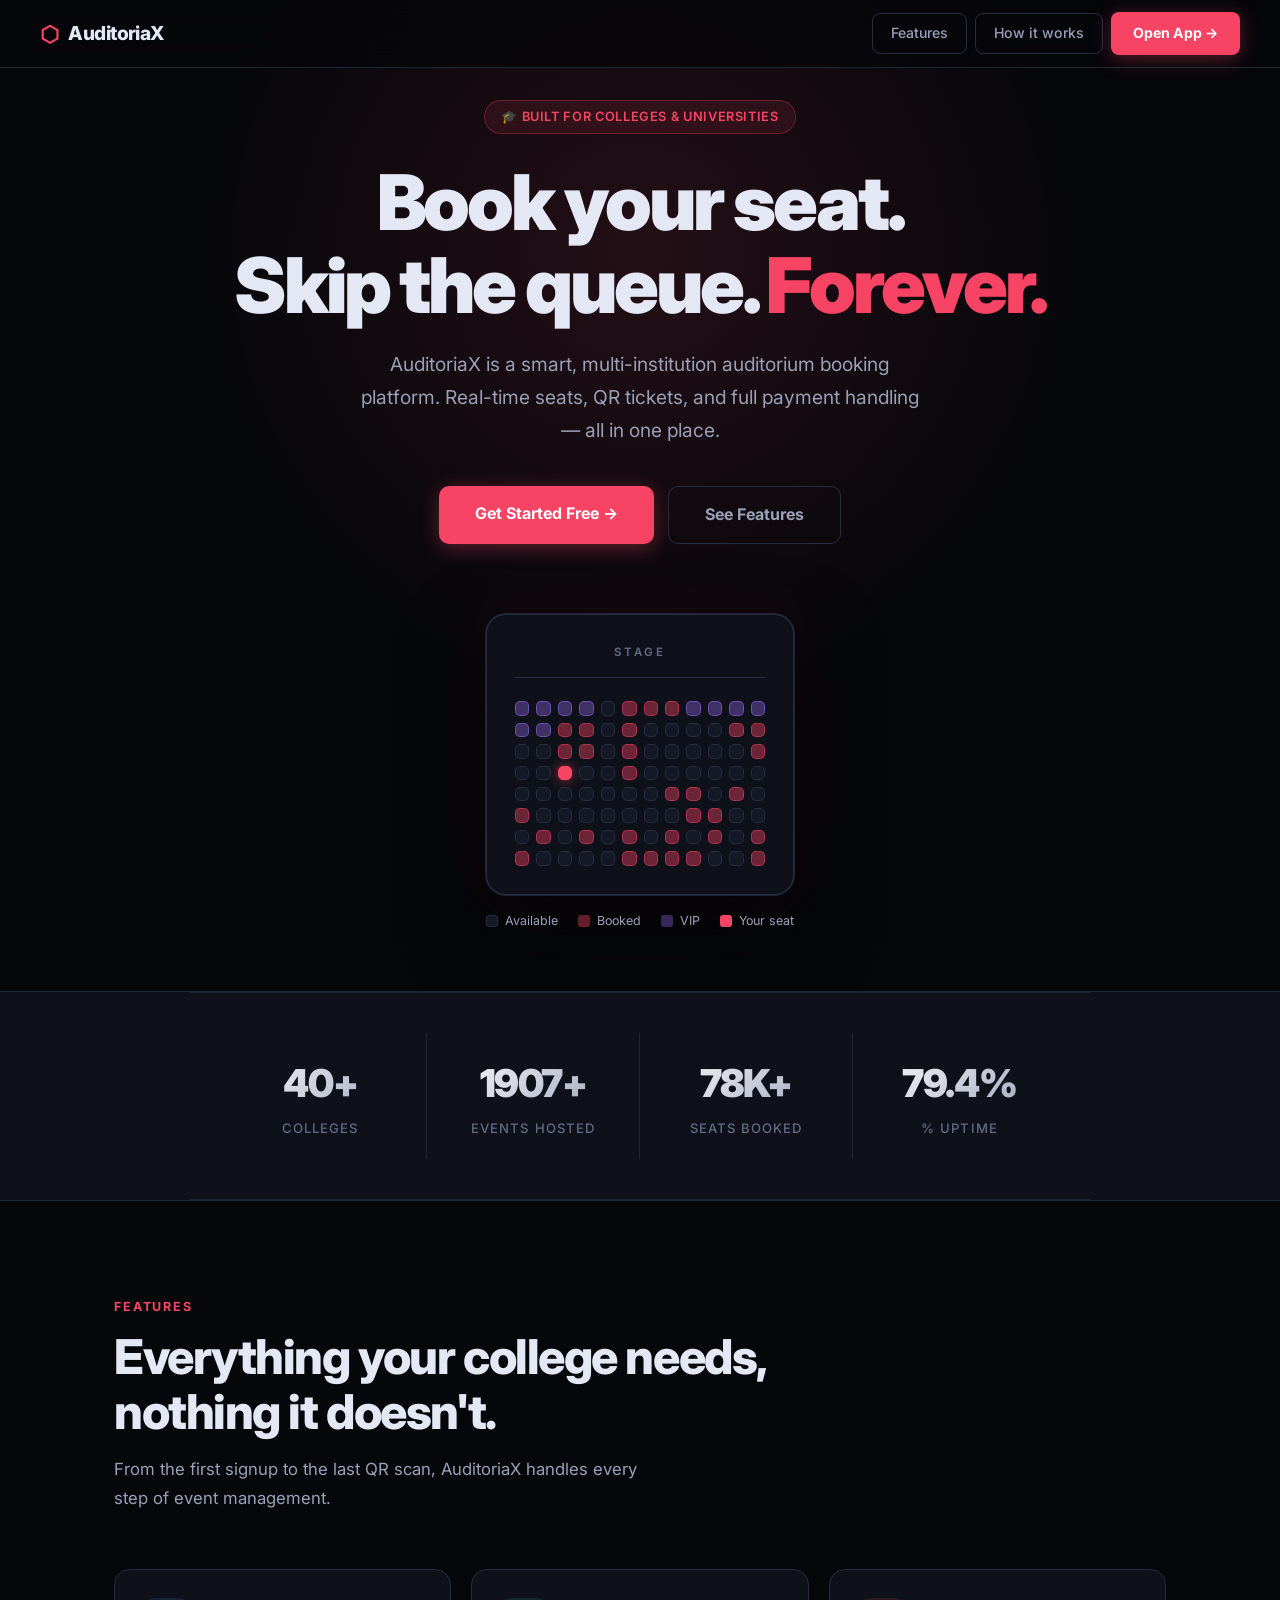
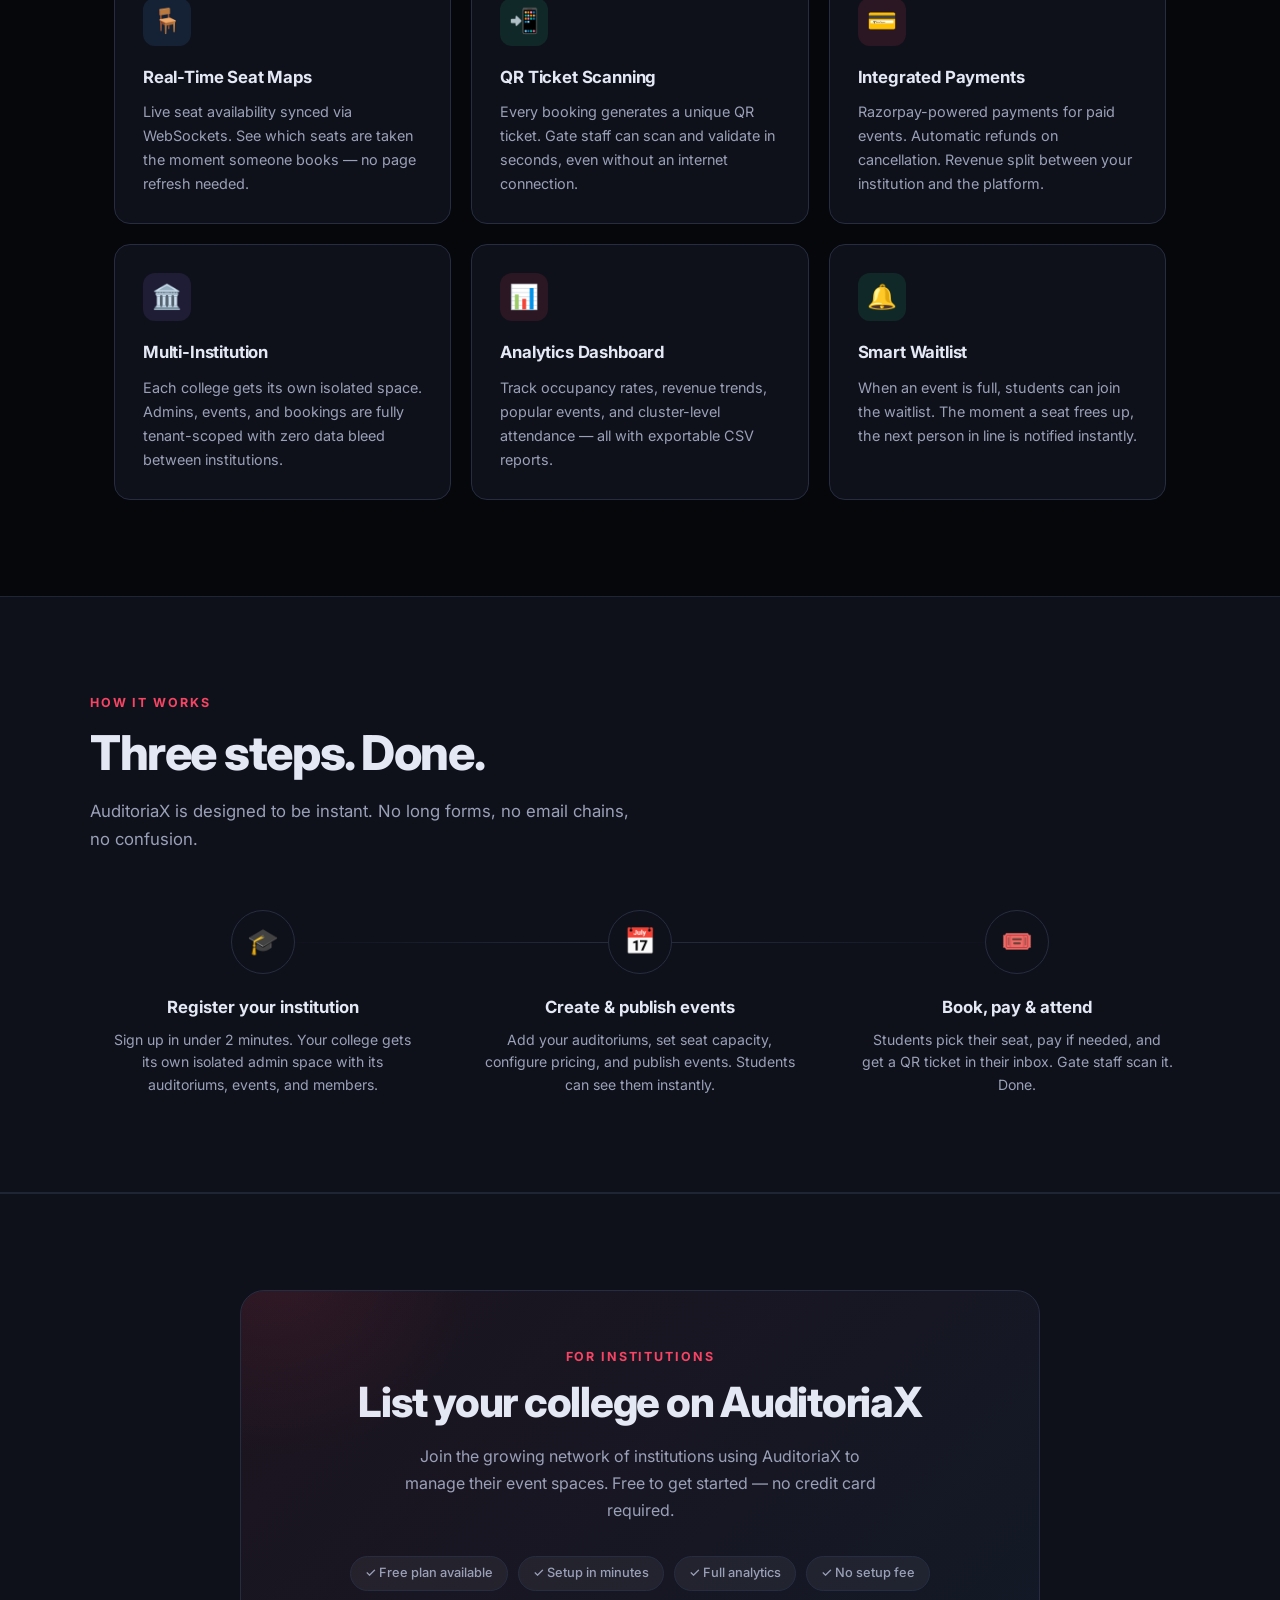
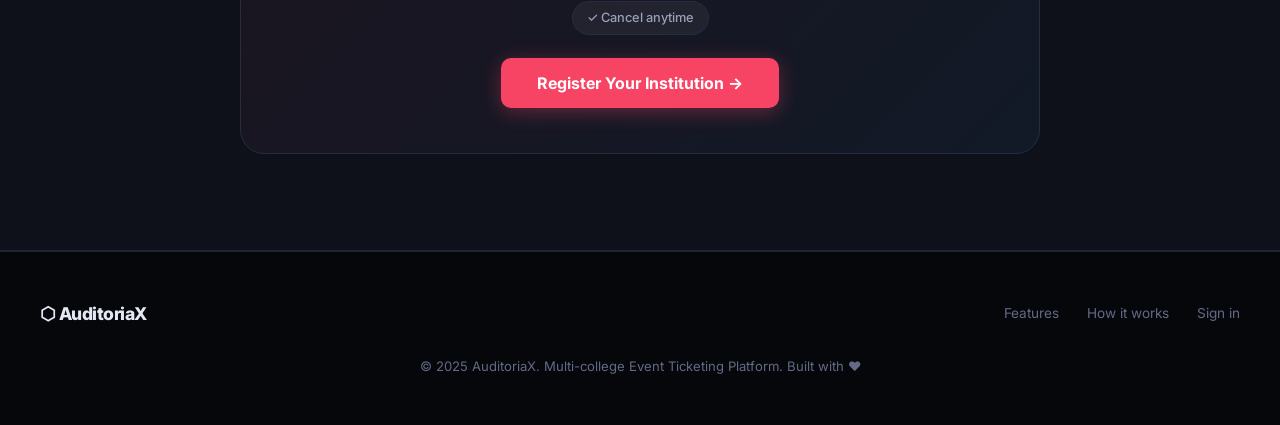
==== public/landing.html @ ab3f6855 "feat: AuditoriaX - multi-college auditorium booking platform" ====
<!DOCTYPE html>
<html lang="en">
<head>
  <meta charset="UTF-8"/>
  <meta name="viewport" content="width=device-width, initial-scale=1.0"/>
  <title>AuditoriaX — Multi-College Auditorium Booking Platform</title>
  <meta name="description" content="AuditoriaX is a smart, multi-college auditorium booking platform. Reserve seats, manage events, and handle payments for your institution — all in one place."/>
  <meta property="og:title" content="AuditoriaX — Smart Event Ticketing for Colleges"/>
  <meta property="og:description" content="Real-time seat booking, QR tickets, analytics, and waitlist management for colleges and universities."/>
  <meta property="og:type" content="website"/>
  <link rel="preconnect" href="https://fonts.googleapis.com"/>
  <link href="https://fonts.googleapis.com/css2?family=Inter:wght@300;400;500;600;700;800;900&display=swap" rel="stylesheet"/>
  <style>
    *, *::before, *::after { box-sizing: border-box; margin: 0; padding: 0; }

    :root {
      --accent:    #F84464;
      --accent2:   #E84C88;
      --bg:        #06070B;
      --bg1:       #0E111A;
      --bg2:       #151926;
      --border:    #1E2535;
      --border2:   #262D42;
      --text:      #E4E8F5;
      --muted:     #626A85;
      --muted2:    #9AA0B8;
      --green:     #22D58A;
      --blue:      #4E9EF7;
      --purple:    #9B6EF7;
    }

    html { scroll-behavior: smooth; }

    body {
      background: var(--bg);
      color: var(--text);
      font-family: 'Inter', sans-serif;
      line-height: 1.6;
      overflow-x: hidden;
    }

    /* ─── NAV ──────────────────────────────────────────────── */
    nav {
      position: fixed; top: 0; left: 0; right: 0; z-index: 100;
      display: flex; align-items: center; justify-content: space-between;
      padding: 0 40px;
      height: 68px;
      background: rgba(6, 7, 11, 0.85);
      backdrop-filter: blur(16px);
      border-bottom: 1px solid var(--border);
    }

    .nav-logo {
      display: flex; align-items: center; gap: 10px;
      font-size: 1.2rem; font-weight: 800; letter-spacing: -0.03em;
      text-decoration: none; color: var(--text);
    }
    .nav-logo .hex { color: var(--accent); font-size: 1.4rem; }

    .nav-links {
      display: flex; align-items: center; gap: 8px;
    }

    .btn-ghost {
      background: none; border: 1px solid var(--border2);
      color: var(--muted2); padding: 8px 18px;
      border-radius: 8px; font-family: inherit;
      font-size: 0.88rem; font-weight: 500;
      cursor: pointer; text-decoration: none;
      transition: all 0.2s;
    }
    .btn-ghost:hover { border-color: var(--accent); color: var(--accent); }

    .btn-primary {
      background: var(--accent);
      color: #fff; border: none;
      padding: 10px 22px; border-radius: 8px;
      font-family: inherit; font-size: 0.88rem;
      font-weight: 700; cursor: pointer;
      text-decoration: none;
      transition: all 0.2s;
      box-shadow: 0 4px 20px rgba(248, 68, 100, 0.35);
    }
    .btn-primary:hover {
      transform: translateY(-1px);
      box-shadow: 0 6px 28px rgba(248, 68, 100, 0.5);
    }

    /* ─── HERO ─────────────────────────────────────────────── */
    .hero {
      min-height: 100vh;
      display: flex; flex-direction: column;
      align-items: center; justify-content: center;
      text-align: center;
      padding: 100px 24px 60px;
      position: relative;
      overflow: hidden;
    }

    /* Radial glow background */
    .hero::before {
      content: '';
      position: absolute;
      top: -20%; left: 50%; transform: translateX(-50%);
      width: 900px; height: 900px;
      background: radial-gradient(ellipse, rgba(248, 68, 100, 0.12) 0%, transparent 70%);
      pointer-events: none;
    }

    .hero-badge {
      display: inline-flex; align-items: center; gap: 8px;
      background: rgba(248, 68, 100, 0.1);
      border: 1px solid rgba(248, 68, 100, 0.3);
      color: var(--accent); padding: 6px 16px;
      border-radius: 100px; font-size: 0.8rem;
      font-weight: 600; letter-spacing: 0.05em;
      text-transform: uppercase; margin-bottom: 28px;
      animation: fadeSlideUp 0.6s ease both;
    }

    h1 {
      font-size: clamp(2.4rem, 6vw, 4.8rem);
      font-weight: 900;
      letter-spacing: -0.04em;
      line-height: 1.08;
      max-width: 820px;
      animation: fadeSlideUp 0.7s 0.1s ease both;
    }

    h1 .accent { color: var(--accent); }

    .hero-sub {
      font-size: clamp(1rem, 2vw, 1.2rem);
      color: var(--muted2);
      max-width: 580px;
      margin-top: 20px;
      line-height: 1.7;
      animation: fadeSlideUp 0.7s 0.2s ease both;
    }

    .hero-cta {
      display: flex; gap: 14px; margin-top: 40px;
      flex-wrap: wrap; justify-content: center;
      animation: fadeSlideUp 0.7s 0.3s ease both;
    }

    .btn-xl {
      padding: 15px 36px;
      font-size: 1rem; font-weight: 700;
      border-radius: 10px;
    }

    /* ─── SEAT GRID VISUAL ─────────────────────────────────── */
    .seat-visual {
      margin-top: 70px;
      position: relative;
      animation: fadeSlideUp 0.8s 0.4s ease both;
    }

    .seat-grid {
      display: grid;
      grid-template-columns: repeat(12, 1fr);
      gap: 7px;
      max-width: 560px;
      margin: 0 auto;
      padding: 28px;
      background: var(--bg1);
      border: 1px solid var(--border2);
      border-radius: 20px;
      box-shadow:
        0 0 0 1px var(--border),
        0 32px 80px rgba(0, 0, 0, 0.7),
        0 0 60px rgba(248, 68, 100, 0.08);
    }

    .seat-grid::before {
      content: 'STAGE';
      display: block;
      grid-column: 1 / -1;
      text-align: center;
      color: var(--muted);
      font-size: 0.72rem;
      letter-spacing: 0.25em;
      font-weight: 600;
      margin-bottom: 16px;
      padding-bottom: 16px;
      border-bottom: 1px solid var(--border2);
    }

    .seat {
      aspect-ratio: 1;
      border-radius: 5px;
      cursor: default;
      transition: transform 0.2s, box-shadow 0.2s;
    }

    .seat.free    { background: var(--bg2); border: 1px solid var(--border2); }
    .seat.booked  { background: rgba(248, 68, 100, 0.4); border: 1px solid rgba(248, 68, 100, 0.5); }
    .seat.yours   { background: var(--accent); border: 1px solid var(--accent); box-shadow: 0 0 12px rgba(248,68,100,0.6); animation: pulse 2s infinite; }
    .seat.vip     { background: rgba(155, 110, 247, 0.35); border: 1px solid rgba(155,110,247,0.5); }

    @keyframes pulse {
      0%, 100% { box-shadow: 0 0 10px rgba(248,68,100,0.5); }
      50%       { box-shadow: 0 0 22px rgba(248,68,100,0.9); }
    }

    .seat-legend {
      display: flex; gap: 20px; justify-content: center;
      margin-top: 16px; flex-wrap: wrap;
      font-size: 0.78rem; color: var(--muted2);
    }

    .legend-item { display: flex; align-items: center; gap: 7px; }
    .legend-dot { width: 12px; height: 12px; border-radius: 3px; }

    /* ─── STATS STRIP ──────────────────────────────────────── */
    .stats-strip {
      background: var(--bg1);
      border-top: 1px solid var(--border);
      border-bottom: 1px solid var(--border);
      padding: 40px 24px;
      display: grid;
      grid-template-columns: repeat(auto-fit, minmax(160px, 1fr));
      gap: 0;
      max-width: 900px;
      margin: 0 auto;
    }

    .stat-item {
      text-align: center;
      padding: 20px;
      border-right: 1px solid var(--border);
    }
    .stat-item:last-child { border-right: none; }

    .stat-number {
      font-size: 2.4rem; font-weight: 900;
      letter-spacing: -0.04em;
      background: linear-gradient(135deg, #fff, var(--muted2));
      -webkit-background-clip: text; -webkit-text-fill-color: transparent;
    }

    .stat-label {
      color: var(--muted); font-size: 0.82rem;
      font-weight: 500; margin-top: 4px;
      text-transform: uppercase; letter-spacing: 0.08em;
    }

    /* ─── SECTIONS ──────────────────────────────────────────── */
    section { padding: 96px 24px; max-width: 1100px; margin: 0 auto; }

    .section-label {
      font-size: 0.78rem; font-weight: 700;
      color: var(--accent); text-transform: uppercase;
      letter-spacing: 0.15em; margin-bottom: 12px;
    }

    h2 {
      font-size: clamp(1.8rem, 4vw, 3rem);
      font-weight: 800; letter-spacing: -0.03em;
      line-height: 1.15; margin-bottom: 16px;
    }

    .section-desc {
      color: var(--muted2); font-size: 1.05rem;
      max-width: 540px; line-height: 1.7;
    }

    /* ─── FEATURES GRID ─────────────────────────────────────── */
    .features-grid {
      display: grid;
      grid-template-columns: repeat(auto-fit, minmax(300px, 1fr));
      gap: 20px;
      margin-top: 56px;
    }

    .feature-card {
      background: var(--bg1);
      border: 1px solid var(--border2);
      border-radius: 16px;
      padding: 28px;
      transition: all 0.25s;
      position: relative;
      overflow: hidden;
    }

    .feature-card::after {
      content: '';
      position: absolute; bottom: 0; left: 0; right: 0;
      height: 2px;
      background: linear-gradient(90deg, var(--accent), var(--accent2));
      transform: scaleX(0); transition: transform 0.3s;
      transform-origin: left;
    }

    .feature-card:hover {
      border-color: rgba(248, 68, 100, 0.4);
      transform: translateY(-4px);
      box-shadow: 0 16px 40px rgba(0, 0, 0, 0.4);
    }

    .feature-card:hover::after { transform: scaleX(1); }

    .feature-icon {
      width: 48px; height: 48px;
      border-radius: 12px;
      display: flex; align-items: center; justify-content: center;
      font-size: 1.5rem;
      margin-bottom: 18px;
    }

    .feature-card h3 {
      font-size: 1.05rem; font-weight: 700;
      margin-bottom: 10px; letter-spacing: -0.01em;
    }

    .feature-card p { color: var(--muted2); font-size: 0.9rem; line-height: 1.65; }

    /* ─── HOW IT WORKS ─────────────────────────────────────── */
    .steps-row {
      display: grid;
      grid-template-columns: repeat(3, 1fr);
      gap: 32px;
      margin-top: 56px;
      position: relative;
    }

    .steps-row::before {
      content: '';
      position: absolute;
      top: 32px; left: 16.5%; right: 16.5%;
      height: 1px;
      background: linear-gradient(90deg, transparent, var(--border2), transparent);
    }

    .step {
      text-align: center; padding: 0 16px;
    }

    .step-num {
      width: 64px; height: 64px;
      border-radius: 50%;
      background: var(--bg1);
      border: 1px solid var(--border2);
      display: flex; align-items: center; justify-content: center;
      font-size: 1.6rem;
      margin: 0 auto 20px;
      position: relative; z-index: 1;
    }

    .step h3 { font-size: 1.05rem; font-weight: 700; margin-bottom: 8px; }
    .step p   { color: var(--muted2); font-size: 0.88rem; line-height: 1.6; }

    /* ─── INSTITUTION CTA ───────────────────────────────────── */
    .inst-cta-section {
      padding: 96px 24px;
      background: var(--bg1);
      border-top: 1px solid var(--border);
      border-bottom: 1px solid var(--border);
    }

    .inst-cta-inner {
      max-width: 800px; margin: 0 auto; text-align: center;
    }

    .inst-cta-card {
      background: linear-gradient(135deg, rgba(248,68,100,0.06) 0%, rgba(78, 158, 247,0.06) 100%);
      border: 1px solid var(--border2);
      border-radius: 24px;
      padding: 56px 48px;
      position: relative;
      overflow: hidden;
    }

    .inst-cta-card::before {
      content: '';
      position: absolute; top: -50%; left: -20%;
      width: 400px; height: 400px;
      background: radial-gradient(ellipse, rgba(248,68,100,0.1) 0%, transparent 70%);
      pointer-events: none;
    }

    .inst-cta-card h2 {
      font-size: clamp(1.6rem, 3.5vw, 2.6rem);
      margin-bottom: 16px;
    }

    .inst-cta-card p {
      color: var(--muted2); font-size: 1rem;
      line-height: 1.7; max-width: 500px; margin: 0 auto 32px;
    }

    .inst-perks {
      display: flex; flex-wrap: wrap; gap: 10px;
      justify-content: center; margin-bottom: 36px;
    }

    .perk-chip {
      background: rgba(255,255,255,0.05);
      border: 1px solid var(--border2);
      border-radius: 100px;
      padding: 6px 14px; font-size: 0.8rem;
      color: var(--muted2); font-weight: 500;
    }

    /* ─── FOOTER ───────────────────────────────────────────── */
    footer {
      border-top: 1px solid var(--border);
      padding: 48px 40px;
      display: flex; align-items: center;
      justify-content: space-between;
      flex-wrap: wrap; gap: 20px;
    }

    .footer-brand {
      font-size: 1.1rem; font-weight: 800;
      letter-spacing: -0.03em; color: var(--text);
    }

    .footer-links {
      display: flex; gap: 28px; flex-wrap: wrap;
    }

    .footer-links a {
      color: var(--muted); font-size: 0.85rem;
      text-decoration: none; transition: color 0.2s;
    }

    .footer-links a:hover { color: var(--accent); }

    .footer-copy {
      color: var(--muted); font-size: 0.82rem; width: 100%;
      text-align: center; margin-top: 8px;
    }

    /* ─── ANIMATIONS ───────────────────────────────────────── */
    @keyframes fadeSlideUp {
      from { opacity: 0; transform: translateY(20px); }
      to   { opacity: 1; transform: translateY(0); }
    }

    @keyframes countUp {
      from { opacity: 0; } to { opacity: 1; }
    }

    /* ─── RESPONSIVE ───────────────────────────────────────── */
    @media (max-width: 768px) {
      nav { padding: 0 20px; }
      .steps-row { grid-template-columns: 1fr; }
      .steps-row::before { display: none; }
      .stats-strip { grid-template-columns: repeat(2, 1fr); }
      .stat-item:nth-child(2) { border-right: none; }
      .stat-item:nth-child(3) { border-top: 1px solid var(--border); }
      .inst-cta-card { padding: 36px 24px; }
      footer { flex-direction: column; align-items: flex-start; }
    }
  </style>
</head>
<body>

  <!-- ─── NAV ─────────────────────────────────────────────── -->
  <nav>
    <a href="/" class="nav-logo">
      <span class="hex">⬡</span>
      AuditoriaX
    </a>
    <div class="nav-links">
      <a href="#features" class="btn-ghost" id="nav-features">Features</a>
      <a href="#how-it-works" class="btn-ghost" id="nav-how">How it works</a>
      <a href="/app" class="btn-primary" id="nav-launch">Open App →</a>
    </div>
  </nav>

  <!-- ─── HERO ─────────────────────────────────────────────── -->
  <section class="hero">
    <div class="hero-badge">🎓 Built for colleges &amp; universities</div>
    <h1>Book your seat.<br/>Skip the queue. <span class="accent">Forever.</span></h1>
    <p class="hero-sub">
      AuditoriaX is a smart, multi-institution auditorium booking platform.
      Real-time seats, QR tickets, and full payment handling — all in one place.
    </p>
    <div class="hero-cta">
      <a href="/app" class="btn-primary btn-xl" id="hero-cta-main">Get Started Free →</a>
      <a href="#features" class="btn-ghost btn-xl" id="hero-cta-learn">See Features</a>
    </div>

    <!-- Seat grid demo -->
    <div class="seat-visual">
      <div class="seat-grid" id="hero-seat-grid"></div>
      <div class="seat-legend">
        <div class="legend-item"><div class="legend-dot" style="background:var(--bg2);border:1px solid var(--border2)"></div> Available</div>
        <div class="legend-item"><div class="legend-dot" style="background:rgba(248,68,100,0.4)"></div> Booked</div>
        <div class="legend-item"><div class="legend-dot" style="background:rgba(155,110,247,0.35)"></div> VIP</div>
        <div class="legend-item"><div class="legend-dot" style="background:var(--accent)"></div> Your seat</div>
      </div>
    </div>
  </section>

  <!-- ─── STATS ─────────────────────────────────────────────── -->
  <div style="background:var(--bg1); border-top:1px solid var(--border); border-bottom:1px solid var(--border);">
    <div class="stats-strip" id="stats-strip">
      <div class="stat-item">
        <div class="stat-number" data-target="50" id="stat-colleges">0</div>
        <div class="stat-label">Colleges</div>
      </div>
      <div class="stat-item">
        <div class="stat-number" data-target="2400" id="stat-events">0</div>
        <div class="stat-label">Events Hosted</div>
      </div>
      <div class="stat-item">
        <div class="stat-number" data-target="98000" id="stat-seats">0</div>
        <div class="stat-label">Seats Booked</div>
      </div>
      <div class="stat-item">
        <div class="stat-number" data-target="99" id="stat-uptime">0</div>
        <div class="stat-label">% Uptime</div>
      </div>
    </div>
  </div>

  <!-- ─── FEATURES ─────────────────────────────────────────── -->
  <section id="features">
    <div class="section-label">Features</div>
    <h2>Everything your college needs,<br/>nothing it doesn't.</h2>
    <p class="section-desc">
      From the first signup to the last QR scan, AuditoriaX handles every step of event management.
    </p>

    <div class="features-grid">

      <div class="feature-card" id="feat-realtime">
        <div class="feature-icon" style="background:rgba(78,158,247,0.12);">🪑</div>
        <h3>Real-Time Seat Maps</h3>
        <p>Live seat availability synced via WebSockets. See which seats are taken the moment someone books — no page refresh needed.</p>
      </div>

      <div class="feature-card" id="feat-qr">
        <div class="feature-icon" style="background:rgba(34,213,138,0.12);">📲</div>
        <h3>QR Ticket Scanning</h3>
        <p>Every booking generates a unique QR ticket. Gate staff can scan and validate in seconds, even without an internet connection.</p>
      </div>

      <div class="feature-card" id="feat-payments">
        <div class="feature-icon" style="background:rgba(248,68,100,0.12);">💳</div>
        <h3>Integrated Payments</h3>
        <p>Razorpay-powered payments for paid events. Automatic refunds on cancellation. Revenue split between your institution and the platform.</p>
      </div>

      <div class="feature-card" id="feat-multi">
        <div class="feature-icon" style="background:rgba(155,110,247,0.12);">🏛️</div>
        <h3>Multi-Institution</h3>
        <p>Each college gets its own isolated space. Admins, events, and bookings are fully tenant-scoped with zero data bleed between institutions.</p>
      </div>

      <div class="feature-card" id="feat-analytics">
        <div class="feature-icon" style="background:rgba(248,68,100,0.12);">📊</div>
        <h3>Analytics Dashboard</h3>
        <p>Track occupancy rates, revenue trends, popular events, and cluster-level attendance — all with exportable CSV reports.</p>
      </div>

      <div class="feature-card" id="feat-waitlist">
        <div class="feature-icon" style="background:rgba(34,213,138,0.12);">🔔</div>
        <h3>Smart Waitlist</h3>
        <p>When an event is full, students can join the waitlist. The moment a seat frees up, the next person in line is notified instantly.</p>
      </div>

    </div>
  </section>

  <!-- ─── HOW IT WORKS ──────────────────────────────────────── -->
  <section id="how-it-works" style="background:var(--bg1); border-top:1px solid var(--border); border-bottom:1px solid var(--border); max-width:100%; padding:96px 24px;">
    <div style="max-width:1100px; margin:0 auto;">
      <div class="section-label">How it works</div>
      <h2>Three steps. Done.</h2>
      <p class="section-desc">AuditoriaX is designed to be instant. No long forms, no email chains, no confusion.</p>

      <div class="steps-row">
        <div class="step" id="step-1">
          <div class="step-num">🎓</div>
          <h3>Register your institution</h3>
          <p>Sign up in under 2 minutes. Your college gets its own isolated admin space with its auditoriums, events, and members.</p>
        </div>
        <div class="step" id="step-2">
          <div class="step-num">📅</div>
          <h3>Create &amp; publish events</h3>
          <p>Add your auditoriums, set seat capacity, configure pricing, and publish events. Students can see them instantly.</p>
        </div>
        <div class="step" id="step-3">
          <div class="step-num">🎟️</div>
          <h3>Book, pay &amp; attend</h3>
          <p>Students pick their seat, pay if needed, and get a QR ticket in their inbox. Gate staff scan it. Done.</p>
        </div>
      </div>
    </div>
  </section>

  <!-- ─── INSTITUTION CTA ────────────────────────────────────── -->
  <div class="inst-cta-section">
    <div class="inst-cta-inner">
      <div class="inst-cta-card" id="inst-cta-card">
        <div class="section-label">For institutions</div>
        <h2>List your college on AuditoriaX</h2>
        <p>
          Join the growing network of institutions using AuditoriaX to manage their event spaces.
          Free to get started — no credit card required.
        </p>
        <div class="inst-perks">
          <span class="perk-chip">✓ Free plan available</span>
          <span class="perk-chip">✓ Setup in minutes</span>
          <span class="perk-chip">✓ Full analytics</span>
          <span class="perk-chip">✓ No setup fee</span>
          <span class="perk-chip">✓ Cancel anytime</span>
        </div>
        <a href="/app" class="btn-primary btn-xl" id="inst-cta-btn">Register Your Institution →</a>
      </div>
    </div>
  </div>

  <!-- ─── FOOTER ────────────────────────────────────────────── -->
  <footer>
    <div class="footer-brand">⬡ AuditoriaX</div>
    <div class="footer-links">
      <a href="#features" id="footer-features">Features</a>
      <a href="#how-it-works" id="footer-how">How it works</a>
      <a href="/app" id="footer-signin">Sign in</a>
    </div>
    <div class="footer-copy">© 2025 AuditoriaX. Multi-college Event Ticketing Platform. Built with ❤️</div>
  </footer>

  <script>
    // ─── Seat grid demo ────────────────────────────────────────────────────────
    (function () {
      const grid = document.getElementById('hero-seat-grid');
      if (!grid) return;

      // 96 seats — a realistic mix
      const pattern = [];
      for (let i = 0; i < 96; i++) {
        if (i === 38) { pattern.push('yours'); }
        else if ([0,1,2,3,8,9,10,11,12,13].includes(i)) { pattern.push('vip'); }
        else if (Math.random() < 0.42) { pattern.push('booked'); }
        else { pattern.push('free'); }
      }

      pattern.forEach(type => {
        const s = document.createElement('div');
        s.className = `seat ${type}`;
        grid.appendChild(s);
      });
    })();

    // ─── Animated stat counters ──────────────────────────────────────────────
    (function () {
      const targets = {
        'stat-colleges': { end: 50,    suffix: '+' },
        'stat-events':   { end: 2400,  suffix: '+' },
        'stat-seats':    { end: 98,    suffix: 'K+' },
        'stat-uptime':   { end: 99.9,  suffix: '%', decimal: true },
      };

      let started = false;

      function animateStat(id, { end, suffix, decimal }) {
        const el = document.getElementById(id);
        if (!el) return;
        const duration = 1800;
        const startTime = performance.now();

        function tick(now) {
          const elapsed = now - startTime;
          const progress = Math.min(elapsed / duration, 1);
          const ease = 1 - Math.pow(1 - progress, 3); // ease-out cubic
          const val = decimal ? (end * ease).toFixed(1) : Math.round(end * ease);
          el.textContent = val + suffix;
          if (progress < 1) requestAnimationFrame(tick);
        }
        requestAnimationFrame(tick);
      }

      function startAll() {
        if (started) return;
        started = true;
        Object.entries(targets).forEach(([id, opts]) => animateStat(id, opts));
      }

      const observer = new IntersectionObserver(
        (entries) => { if (entries.some(e => e.isIntersecting)) startAll(); },
        { threshold: 0.3 }
      );

      const strip = document.getElementById('stats-strip');
      if (strip) observer.observe(strip);
    })();

    // ─── Smooth fade-in for sections on scroll ──────────────────────────────
    (function () {
      const items = document.querySelectorAll('.feature-card, .step, .inst-cta-card');
      const io = new IntersectionObserver(
        entries => entries.forEach(e => {
          if (e.isIntersecting) {
            e.target.style.opacity = '1';
            e.target.style.transform = 'translateY(0)';
          }
        }),
        { threshold: 0.1 }
      );

      items.forEach(el => {
        el.style.opacity = '0';
        el.style.transform = 'translateY(20px)';
        el.style.transition = 'opacity 0.5s ease, transform 0.5s ease';
        io.observe(el);
      });
    })();
  </script>
</body>
</html>
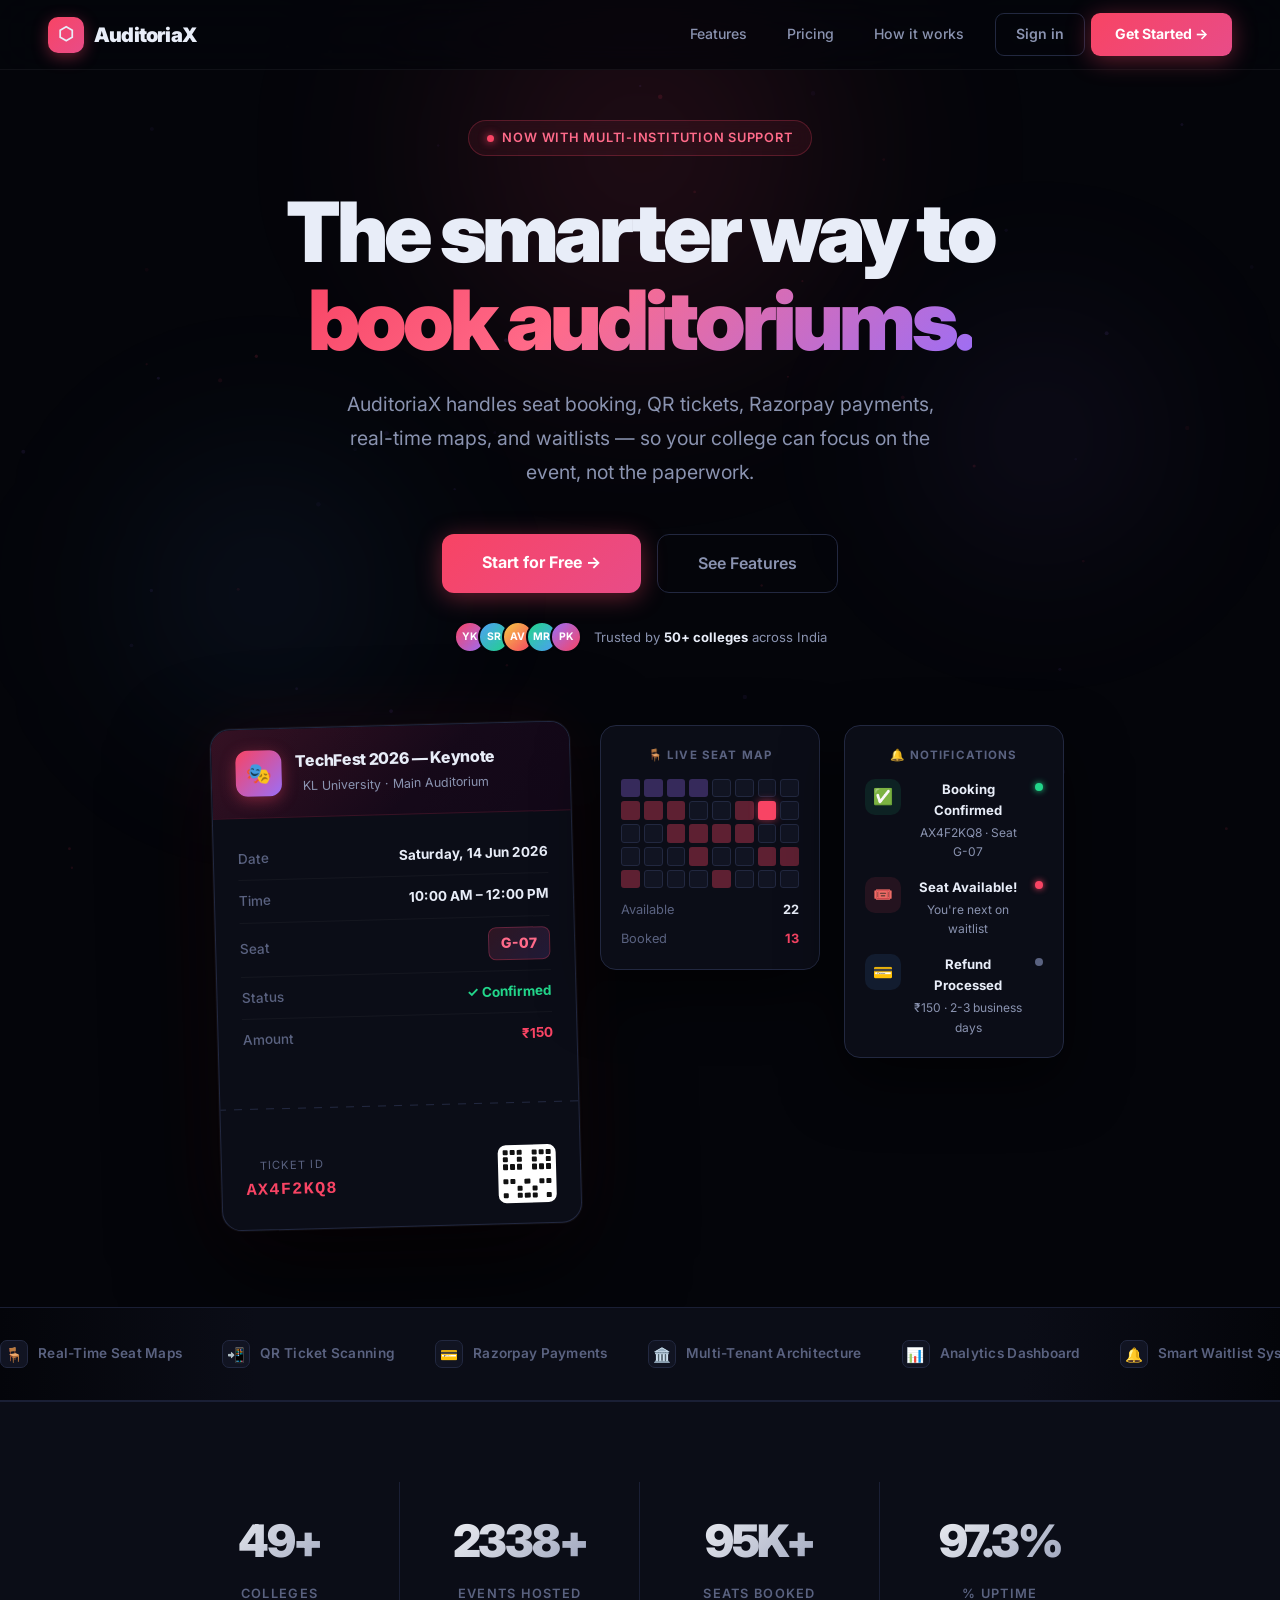
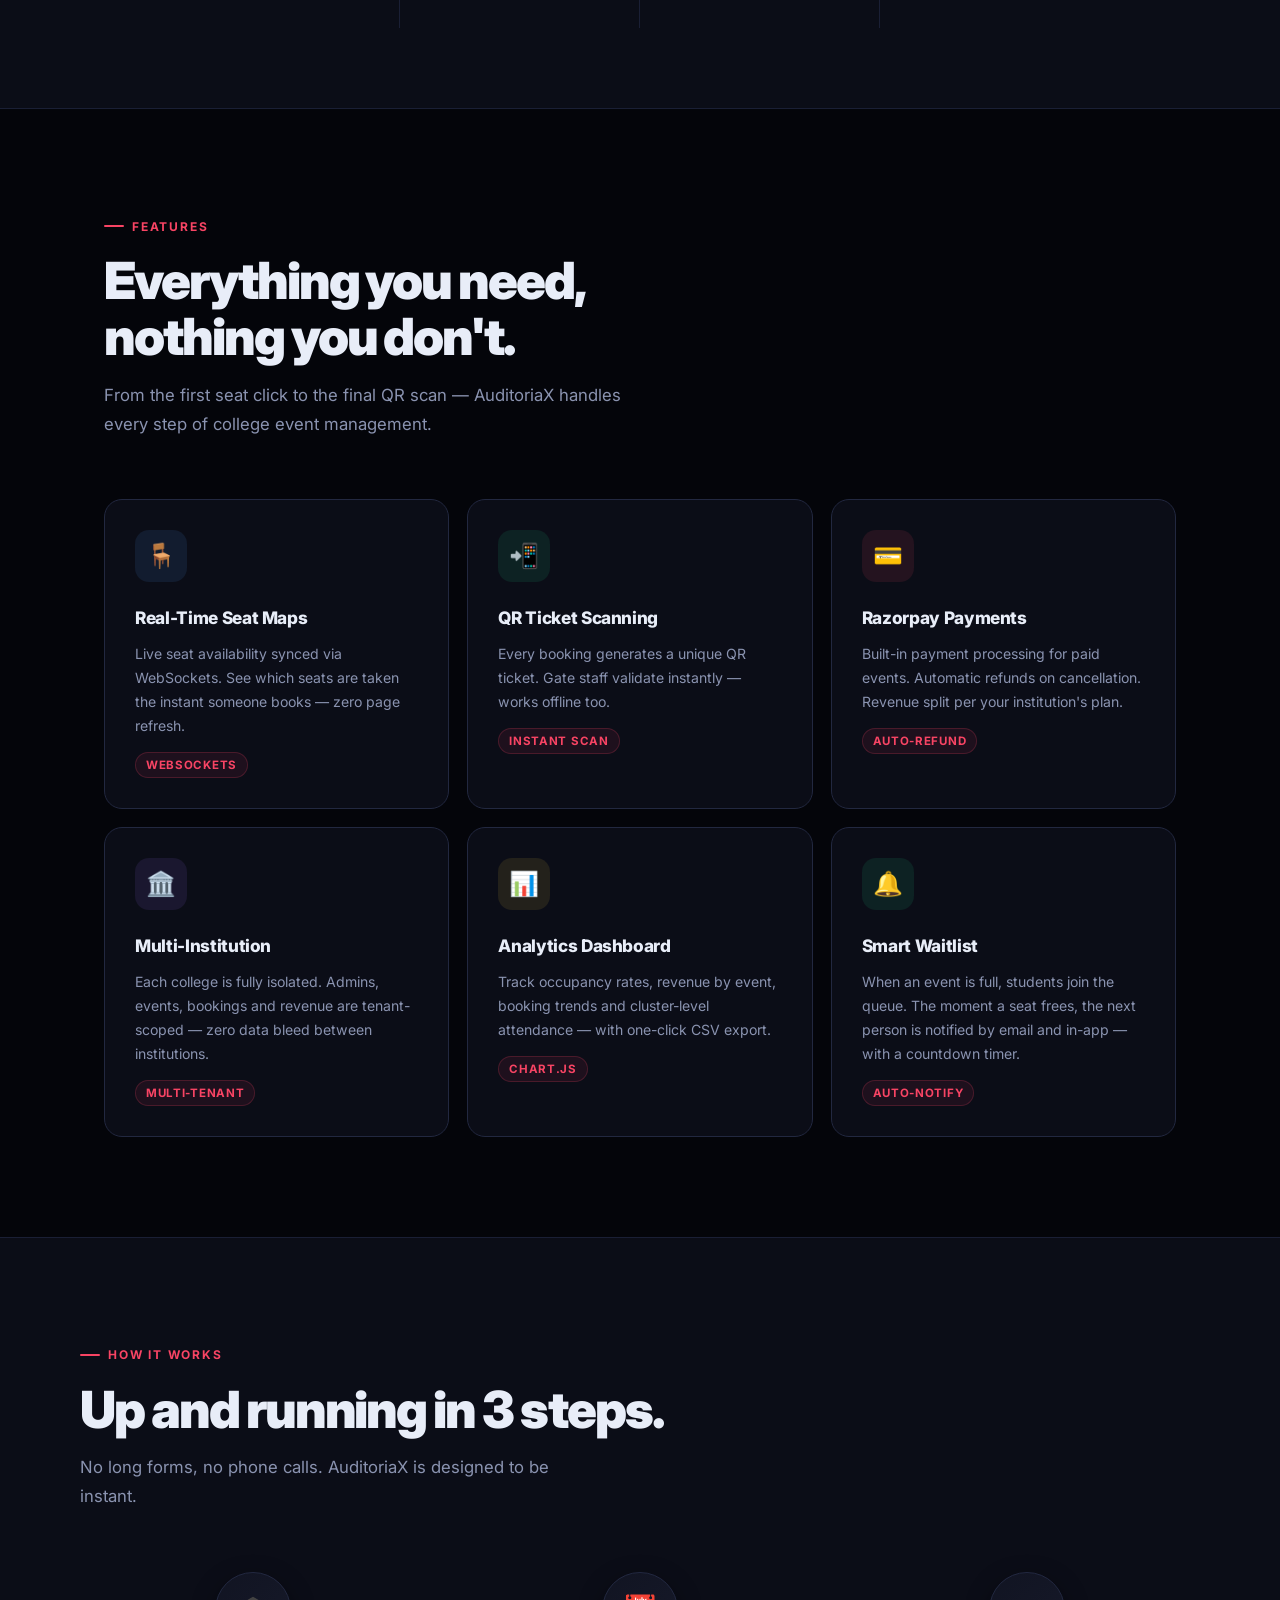
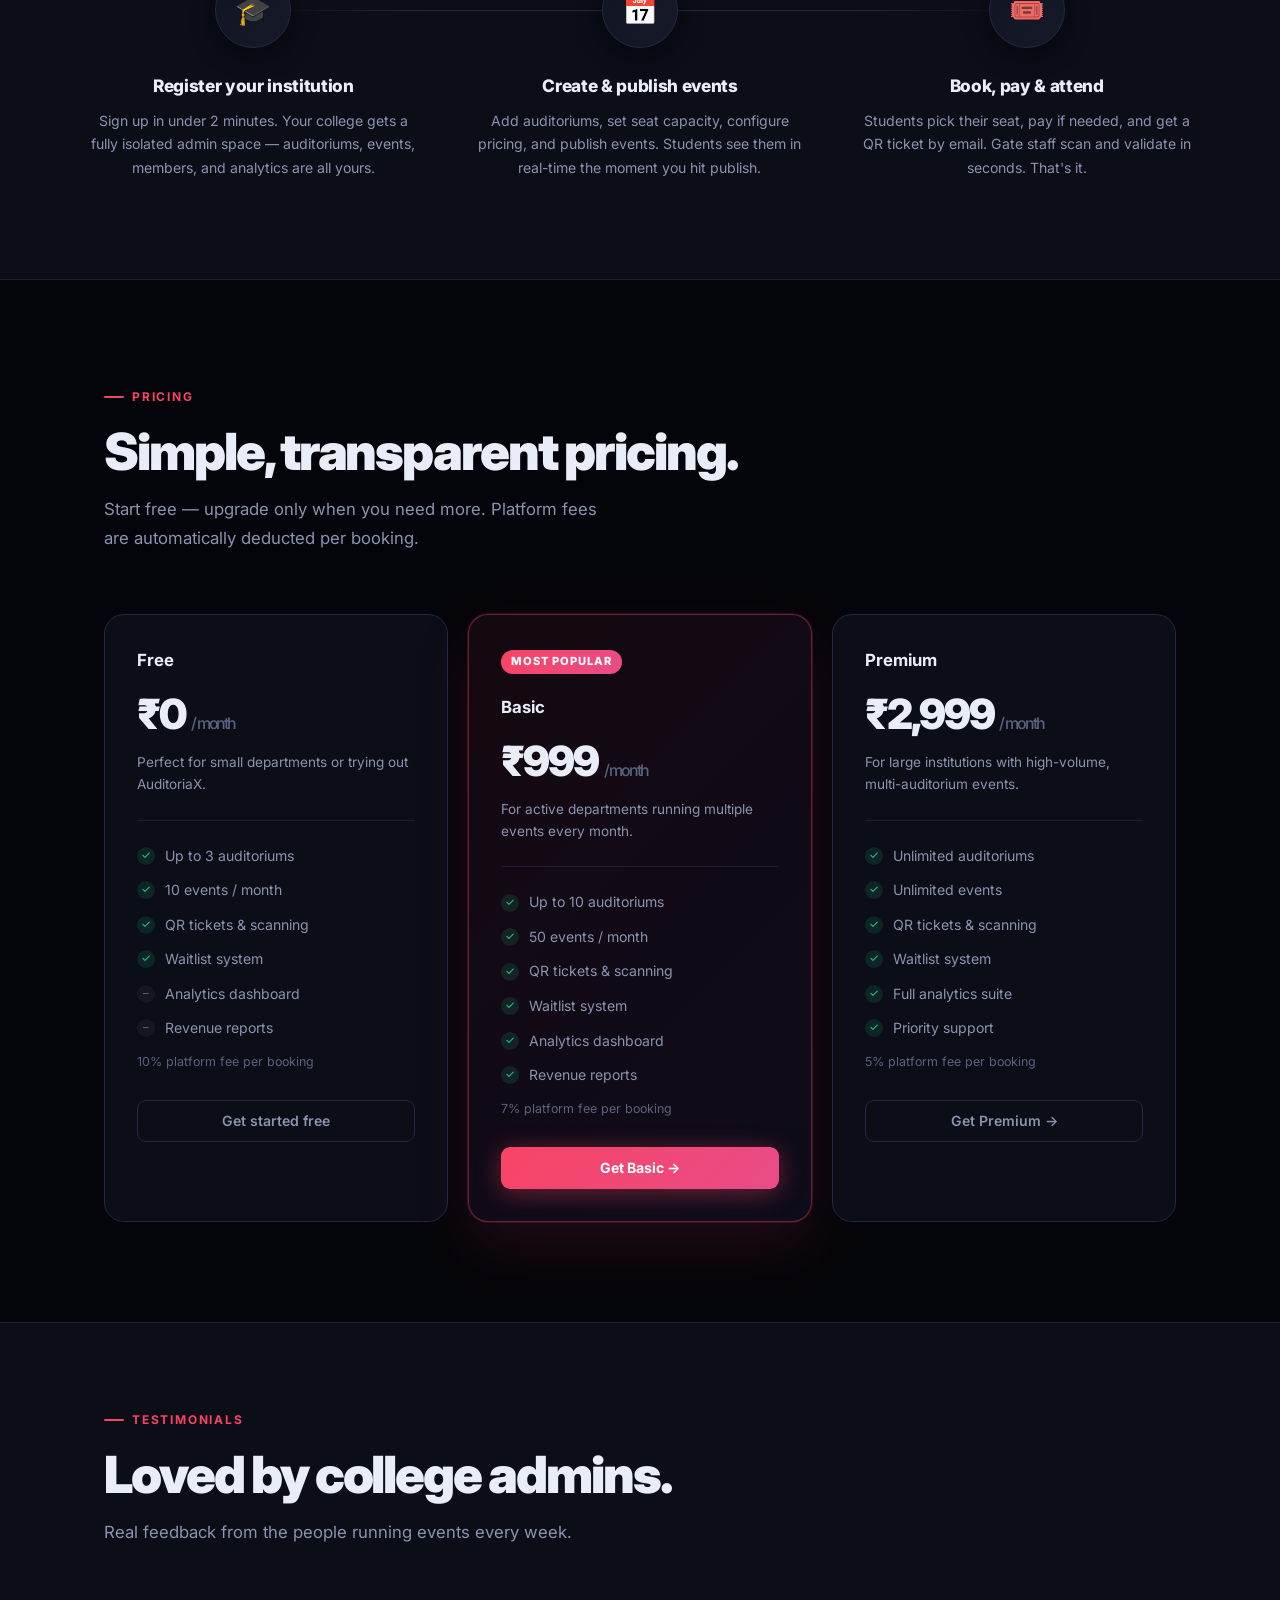
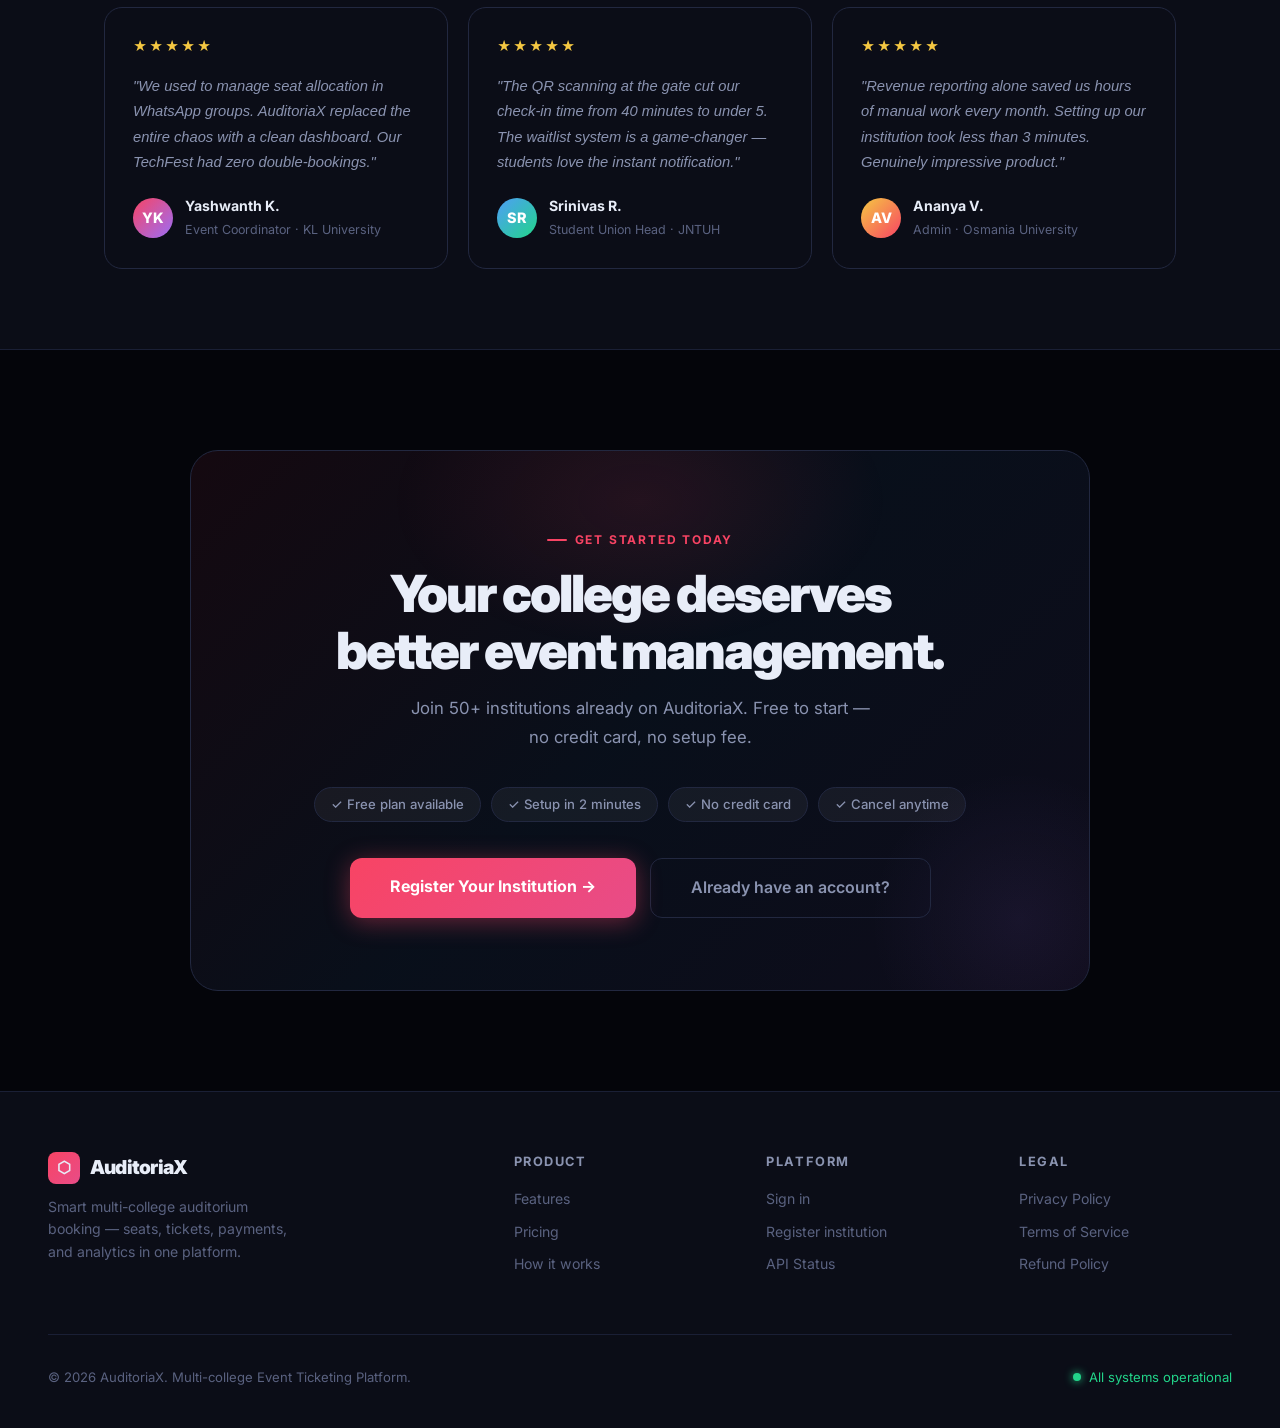
==== commit 32dc547d: "Session 8: landing page redesign, FUTURE-07 logger fix, FUTURE-06 audit" ====
--- a/public/landing.html
+++ b/public/landing.html
@@ -3,8 +3,8 @@
 <head>
   <meta charset="UTF-8"/>
   <meta name="viewport" content="width=device-width, initial-scale=1.0"/>
-  <title>AuditoriaX — Multi-College Auditorium Booking Platform</title>
-  <meta name="description" content="AuditoriaX is a smart, multi-college auditorium booking platform. Reserve seats, manage events, and handle payments for your institution — all in one place."/>
+  <title>AuditoriaX — Smart Auditorium Booking for Colleges</title>
+  <meta name="description" content="AuditoriaX is the all-in-one multi-college auditorium booking platform. Real-time seats, QR tickets, Razorpay payments, waitlists, and analytics — all in one place."/>
   <meta property="og:title" content="AuditoriaX — Smart Event Ticketing for Colleges"/>
   <meta property="og:description" content="Real-time seat booking, QR tickets, analytics, and waitlist management for colleges and universities."/>
   <meta property="og:type" content="website"/>
@@ -14,19 +14,22 @@
     *, *::before, *::after { box-sizing: border-box; margin: 0; padding: 0; }
 
     :root {
-      --accent:    #F84464;
-      --accent2:   #E84C88;
-      --bg:        #06070B;
-      --bg1:       #0E111A;
-      --bg2:       #151926;
-      --border:    #1E2535;
-      --border2:   #262D42;
-      --text:      #E4E8F5;
-      --muted:     #626A85;
-      --muted2:    #9AA0B8;
-      --green:     #22D58A;
-      --blue:      #4E9EF7;
-      --purple:    #9B6EF7;
+      --accent:   #F84464;
+      --accent2:  #FF6B8A;
+      --accent3:  #E84C88;
+      --bg:       #04050A;
+      --bg1:      #0B0D17;
+      --bg2:      #111422;
+      --bg3:      #161929;
+      --border:   #1A1F35;
+      --border2:  #222840;
+      --text:     #E8EDF8;
+      --muted:    #5A6280;
+      --muted2:   #8A93B0;
+      --green:    #22D58A;
+      --blue:     #4E9EF7;
+      --purple:   #9B6EF7;
+      --gold:     #F5C842;
     }
 
     html { scroll-behavior: smooth; }
@@ -39,678 +42,1362 @@
       overflow-x: hidden;
     }
 
-    /* ─── NAV ──────────────────────────────────────────────── */
+    /* ─── SCROLLBAR ─────────────────────────────────── */
+    ::-webkit-scrollbar { width: 6px; }
+    ::-webkit-scrollbar-track { background: var(--bg); }
+    ::-webkit-scrollbar-thumb { background: var(--border2); border-radius: 3px; }
+    ::-webkit-scrollbar-thumb:hover { background: var(--muted); }
+
+    /* ─── NAV ────────────────────────────────────────── */
     nav {
-      position: fixed; top: 0; left: 0; right: 0; z-index: 100;
+      position: fixed; top: 0; left: 0; right: 0; z-index: 1000;
       display: flex; align-items: center; justify-content: space-between;
-      padding: 0 40px;
-      height: 68px;
-      background: rgba(6, 7, 11, 0.85);
-      backdrop-filter: blur(16px);
-      border-bottom: 1px solid var(--border);
+      padding: 0 48px;
+      height: 70px;
+      background: rgba(4, 5, 10, 0.8);
+      backdrop-filter: blur(20px) saturate(180%);
+      -webkit-backdrop-filter: blur(20px) saturate(180%);
+      border-bottom: 1px solid rgba(255,255,255,0.05);
+      transition: all 0.3s;
+    }
+
+    nav.scrolled {
+      background: rgba(4, 5, 10, 0.95);
+      border-bottom-color: var(--border);
     }
 
     .nav-logo {
       display: flex; align-items: center; gap: 10px;
-      font-size: 1.2rem; font-weight: 800; letter-spacing: -0.03em;
+      font-size: 1.25rem; font-weight: 900; letter-spacing: -0.04em;
       text-decoration: none; color: var(--text);
-    }
-    .nav-logo .hex { color: var(--accent); font-size: 1.4rem; }
-
-    .nav-links {
-      display: flex; align-items: center; gap: 8px;
-    }
+      user-select: none;
+    }
+    .nav-logo .hex {
+      width: 36px; height: 36px;
+      background: linear-gradient(135deg, var(--accent), var(--accent3));
+      border-radius: 10px;
+      display: flex; align-items: center; justify-content: center;
+      font-size: 1.1rem; font-weight: 900;
+      box-shadow: 0 4px 16px rgba(248,68,100,0.4);
+    }
+
+    .nav-links { display: flex; align-items: center; gap: 6px; }
+
+    .nav-link {
+      color: var(--muted2); padding: 8px 16px;
+      border-radius: 8px; font-size: 0.88rem; font-weight: 500;
+      text-decoration: none; transition: all 0.2s;
+      border: 1px solid transparent;
+    }
+    .nav-link:hover { color: var(--text); background: rgba(255,255,255,0.04); }
 
     .btn-ghost {
       background: none; border: 1px solid var(--border2);
-      color: var(--muted2); padding: 8px 18px;
-      border-radius: 8px; font-family: inherit;
-      font-size: 0.88rem; font-weight: 500;
+      color: var(--muted2); padding: 9px 20px;
+      border-radius: 9px; font-family: inherit;
+      font-size: 0.88rem; font-weight: 600;
       cursor: pointer; text-decoration: none;
       transition: all 0.2s;
     }
-    .btn-ghost:hover { border-color: var(--accent); color: var(--accent); }
+    .btn-ghost:hover { border-color: rgba(248,68,100,0.5); color: var(--accent); background: rgba(248,68,100,0.05); }
 
     .btn-primary {
-      background: var(--accent);
+      background: linear-gradient(135deg, var(--accent), var(--accent3));
       color: #fff; border: none;
-      padding: 10px 22px; border-radius: 8px;
+      padding: 10px 24px; border-radius: 9px;
       font-family: inherit; font-size: 0.88rem;
       font-weight: 700; cursor: pointer;
       text-decoration: none;
-      transition: all 0.2s;
-      box-shadow: 0 4px 20px rgba(248, 68, 100, 0.35);
-    }
-    .btn-primary:hover {
-      transform: translateY(-1px);
-      box-shadow: 0 6px 28px rgba(248, 68, 100, 0.5);
-    }
-
-    /* ─── HERO ─────────────────────────────────────────────── */
+      transition: all 0.25s;
+      box-shadow: 0 4px 24px rgba(248, 68, 100, 0.4);
+      position: relative; overflow: hidden;
+    }
+    .btn-primary::after {
+      content: '';
+      position: absolute; inset: 0;
+      background: linear-gradient(135deg, rgba(255,255,255,0.12), transparent);
+      opacity: 0; transition: opacity 0.2s;
+    }
+    .btn-primary:hover { transform: translateY(-2px); box-shadow: 0 8px 32px rgba(248, 68, 100, 0.55); }
+    .btn-primary:hover::after { opacity: 1; }
+
+    /* ─── CANVAS PARTICLES ─────────────────────────── */
+    #particles-canvas {
+      position: fixed; top: 0; left: 0;
+      width: 100%; height: 100%;
+      pointer-events: none; z-index: 0;
+      opacity: 0.35;
+    }
+
+    /* ─── HERO ───────────────────────────────────────── */
     .hero {
       min-height: 100vh;
       display: flex; flex-direction: column;
       align-items: center; justify-content: center;
       text-align: center;
-      padding: 100px 24px 60px;
+      padding: 120px 24px 80px;
       position: relative;
-      overflow: hidden;
-    }
-
-    /* Radial glow background */
-    .hero::before {
-      content: '';
+      z-index: 1;
+    }
+
+    /* Orb glows */
+    .hero-orb {
       position: absolute;
-      top: -20%; left: 50%; transform: translateX(-50%);
-      width: 900px; height: 900px;
-      background: radial-gradient(ellipse, rgba(248, 68, 100, 0.12) 0%, transparent 70%);
+      border-radius: 50%;
+      filter: blur(80px);
       pointer-events: none;
+    }
+    .hero-orb-1 {
+      width: 600px; height: 600px;
+      background: radial-gradient(circle, rgba(248,68,100,0.15) 0%, transparent 70%);
+      top: -150px; left: 50%; transform: translateX(-50%);
+      animation: orbFloat1 8s ease-in-out infinite;
+    }
+    .hero-orb-2 {
+      width: 400px; height: 400px;
+      background: radial-gradient(circle, rgba(78,158,247,0.1) 0%, transparent 70%);
+      top: 30%; left: 5%;
+      animation: orbFloat2 10s ease-in-out infinite;
+    }
+    .hero-orb-3 {
+      width: 350px; height: 350px;
+      background: radial-gradient(circle, rgba(155,110,247,0.1) 0%, transparent 70%);
+      top: 20%; right: 5%;
+      animation: orbFloat3 12s ease-in-out infinite;
+    }
+
+    @keyframes orbFloat1 {
+      0%, 100% { transform: translateX(-50%) translateY(0); }
+      50%       { transform: translateX(-50%) translateY(-30px); }
+    }
+    @keyframes orbFloat2 {
+      0%, 100% { transform: translateY(0) rotate(0deg); }
+      50%       { transform: translateY(-20px) rotate(5deg); }
+    }
+    @keyframes orbFloat3 {
+      0%, 100% { transform: translateY(0) rotate(0deg); }
+      50%       { transform: translateY(-25px) rotate(-5deg); }
     }
 
     .hero-badge {
       display: inline-flex; align-items: center; gap: 8px;
-      background: rgba(248, 68, 100, 0.1);
-      border: 1px solid rgba(248, 68, 100, 0.3);
-      color: var(--accent); padding: 6px 16px;
+      background: rgba(248, 68, 100, 0.08);
+      border: 1px solid rgba(248, 68, 100, 0.25);
+      color: var(--accent2); padding: 7px 18px;
       border-radius: 100px; font-size: 0.8rem;
-      font-weight: 600; letter-spacing: 0.05em;
-      text-transform: uppercase; margin-bottom: 28px;
+      font-weight: 600; letter-spacing: 0.06em;
+      text-transform: uppercase; margin-bottom: 32px;
       animation: fadeSlideUp 0.6s ease both;
+      backdrop-filter: blur(8px);
+    }
+    .hero-badge .dot {
+      width: 7px; height: 7px; border-radius: 50%;
+      background: var(--accent);
+      box-shadow: 0 0 8px var(--accent);
+      animation: blink 1.5s ease-in-out infinite;
+    }
+    @keyframes blink {
+      0%, 100% { opacity: 1; } 50% { opacity: 0.3; }
     }
 
     h1 {
-      font-size: clamp(2.4rem, 6vw, 4.8rem);
+      font-size: clamp(2.8rem, 6.5vw, 5.2rem);
       font-weight: 900;
-      letter-spacing: -0.04em;
-      line-height: 1.08;
-      max-width: 820px;
+      letter-spacing: -0.05em;
+      line-height: 1.05;
+      max-width: 880px;
       animation: fadeSlideUp 0.7s 0.1s ease both;
     }
 
-    h1 .accent { color: var(--accent); }
+    h1 .gradient-text {
+      background: linear-gradient(135deg, var(--accent) 0%, var(--accent2) 40%, var(--purple) 100%);
+      -webkit-background-clip: text;
+      -webkit-text-fill-color: transparent;
+      background-clip: text;
+    }
 
     .hero-sub {
-      font-size: clamp(1rem, 2vw, 1.2rem);
+      font-size: clamp(1rem, 2.2vw, 1.22rem);
       color: var(--muted2);
-      max-width: 580px;
-      margin-top: 20px;
-      line-height: 1.7;
+      max-width: 600px;
+      margin-top: 24px;
+      line-height: 1.75;
       animation: fadeSlideUp 0.7s 0.2s ease both;
     }
 
     .hero-cta {
-      display: flex; gap: 14px; margin-top: 40px;
+      display: flex; gap: 16px; margin-top: 44px;
       flex-wrap: wrap; justify-content: center;
       animation: fadeSlideUp 0.7s 0.3s ease both;
     }
 
-    .btn-xl {
-      padding: 15px 36px;
-      font-size: 1rem; font-weight: 700;
-      border-radius: 10px;
-    }
-
-    /* ─── SEAT GRID VISUAL ─────────────────────────────────── */
-    .seat-visual {
-      margin-top: 70px;
+    .btn-xl { padding: 16px 40px; font-size: 1rem; border-radius: 12px; }
+
+    .hero-social-proof {
+      margin-top: 28px;
+      display: flex; align-items: center; gap: 12px;
+      animation: fadeSlideUp 0.7s 0.4s ease both;
+    }
+    .avatar-stack {
+      display: flex;
+    }
+    .avatar-stack .av {
+      width: 32px; height: 32px; border-radius: 50%;
+      background: linear-gradient(135deg, var(--accent), var(--purple));
+      border: 2px solid var(--bg);
+      margin-left: -8px;
+      display: flex; align-items: center; justify-content: center;
+      font-size: 0.65rem; font-weight: 700; color: #fff;
+    }
+    .avatar-stack .av:first-child { margin-left: 0; }
+    .social-proof-text {
+      font-size: 0.82rem; color: var(--muted2);
+    }
+    .social-proof-text strong { color: var(--text); }
+
+    /* ─── HERO VISUAL — TICKET ───────────────────────── */
+    .hero-visual {
+      margin-top: 72px; width: 100%;
+      display: flex; justify-content: center;
+      animation: fadeSlideUp 0.9s 0.5s ease both;
+      position: relative; z-index: 1;
+    }
+
+    .ticket-showcase {
       position: relative;
-      animation: fadeSlideUp 0.8s 0.4s ease both;
-    }
-
-    .seat-grid {
-      display: grid;
-      grid-template-columns: repeat(12, 1fr);
-      gap: 7px;
-      max-width: 560px;
-      margin: 0 auto;
-      padding: 28px;
+      display: flex; gap: 24px; align-items: flex-start;
+      flex-wrap: wrap; justify-content: center;
+    }
+
+    /* Main ticket card */
+    .ticket-card {
       background: var(--bg1);
       border: 1px solid var(--border2);
       border-radius: 20px;
+      overflow: hidden;
+      width: 360px;
       box-shadow:
-        0 0 0 1px var(--border),
-        0 32px 80px rgba(0, 0, 0, 0.7),
-        0 0 60px rgba(248, 68, 100, 0.08);
-    }
-
-    .seat-grid::before {
-      content: 'STAGE';
-      display: block;
-      grid-column: 1 / -1;
-      text-align: center;
-      color: var(--muted);
-      font-size: 0.72rem;
-      letter-spacing: 0.25em;
-      font-weight: 600;
-      margin-bottom: 16px;
-      padding-bottom: 16px;
-      border-bottom: 1px solid var(--border2);
-    }
-
-    .seat {
-      aspect-ratio: 1;
-      border-radius: 5px;
-      cursor: default;
-      transition: transform 0.2s, box-shadow 0.2s;
-    }
-
-    .seat.free    { background: var(--bg2); border: 1px solid var(--border2); }
-    .seat.booked  { background: rgba(248, 68, 100, 0.4); border: 1px solid rgba(248, 68, 100, 0.5); }
-    .seat.yours   { background: var(--accent); border: 1px solid var(--accent); box-shadow: 0 0 12px rgba(248,68,100,0.6); animation: pulse 2s infinite; }
-    .seat.vip     { background: rgba(155, 110, 247, 0.35); border: 1px solid rgba(155,110,247,0.5); }
-
-    @keyframes pulse {
-      0%, 100% { box-shadow: 0 0 10px rgba(248,68,100,0.5); }
-      50%       { box-shadow: 0 0 22px rgba(248,68,100,0.9); }
-    }
-
-    .seat-legend {
-      display: flex; gap: 20px; justify-content: center;
-      margin-top: 16px; flex-wrap: wrap;
-      font-size: 0.78rem; color: var(--muted2);
-    }
-
-    .legend-item { display: flex; align-items: center; gap: 7px; }
-    .legend-dot { width: 12px; height: 12px; border-radius: 3px; }
-
-    /* ─── STATS STRIP ──────────────────────────────────────── */
-    .stats-strip {
+        0 0 0 1px rgba(255,255,255,0.04),
+        0 40px 100px rgba(0,0,0,0.8),
+        0 0 80px rgba(248,68,100,0.08);
+      transform: rotate(-1.5deg) translateY(0);
+      transition: transform 0.4s ease;
+    }
+    .ticket-card:hover { transform: rotate(0deg) translateY(-6px); }
+
+    .ticket-header {
+      background: linear-gradient(135deg, #1a0a1a, #120818);
+      padding: 20px 24px;
+      display: flex; align-items: center; gap: 14px;
+      border-bottom: 1px solid rgba(248,68,100,0.15);
+      position: relative; overflow: hidden;
+    }
+    .ticket-header::before {
+      content: '';
+      position: absolute; inset: 0;
+      background: linear-gradient(135deg, rgba(248,68,100,0.12), transparent 60%);
+    }
+    .ticket-event-logo {
+      width: 46px; height: 46px; border-radius: 12px;
+      background: linear-gradient(135deg, var(--accent), var(--purple));
+      display: flex; align-items: center; justify-content: center;
+      font-size: 1.3rem; flex-shrink: 0;
+      position: relative; z-index: 1;
+      box-shadow: 0 4px 16px rgba(248,68,100,0.4);
+    }
+    .ticket-event-info { position: relative; z-index: 1; }
+    .ticket-event-title { font-size: 1rem; font-weight: 800; letter-spacing: -0.02em; }
+    .ticket-event-subtitle { font-size: 0.78rem; color: var(--muted2); margin-top: 2px; }
+
+    .ticket-body { padding: 20px 24px; }
+    .ticket-row {
+      display: flex; justify-content: space-between; align-items: center;
+      padding: 10px 0;
+      border-bottom: 1px solid rgba(255,255,255,0.04);
+      font-size: 0.85rem;
+    }
+    .ticket-row:last-child { border-bottom: none; }
+    .ticket-row .label { color: var(--muted); font-weight: 500; }
+    .ticket-row .value { color: var(--text); font-weight: 700; }
+    .ticket-row .value.green { color: var(--green); }
+    .ticket-row .value.accent { color: var(--accent); }
+
+    .ticket-seat-badge {
+      background: linear-gradient(135deg, rgba(248,68,100,0.15), rgba(155,110,247,0.15));
+      border: 1px solid rgba(248,68,100,0.3);
+      border-radius: 8px;
+      padding: 4px 12px;
+      font-size: 0.88rem; font-weight: 800;
+      color: var(--accent2);
+    }
+
+    .ticket-divider {
+      display: flex; align-items: center; gap: 0;
+      margin: 16px -24px;
+    }
+    .ticket-notch {
+      width: 22px; height: 22px; border-radius: 50%;
+      background: var(--bg);
+      border: 1px solid var(--border2);
+      flex-shrink: 0;
+    }
+    .ticket-dashes {
+      flex: 1; height: 1px;
+      background: repeating-linear-gradient(90deg, var(--border2) 0, var(--border2) 8px, transparent 8px, transparent 16px);
+    }
+
+    .ticket-footer {
+      padding: 16px 24px 20px;
+      display: flex; align-items: center; justify-content: space-between;
+    }
+    .ticket-id-block { }
+    .ticket-id-label { font-size: 0.7rem; color: var(--muted); letter-spacing: 0.1em; text-transform: uppercase; }
+    .ticket-id-val { font-family: monospace; font-size: 1.05rem; color: var(--accent); font-weight: 800; letter-spacing: 0.08em; margin-top: 2px; }
+
+    .ticket-qr {
+      width: 58px; height: 58px;
+      background: #fff; border-radius: 8px;
+      padding: 5px;
+      display: grid; grid-template-columns: repeat(7,1fr); gap: 2px;
+    }
+    .qr-cell { border-radius: 1px; background: #111; }
+    .qr-cell.w { background: #fff; }
+
+    /* Floating mini card */
+    .mini-card {
+      background: var(--bg1);
+      border: 1px solid var(--border2);
+      border-radius: 16px;
+      padding: 20px;
+      width: 220px;
+      box-shadow: 0 24px 60px rgba(0,0,0,0.6);
+    }
+    .mini-card-1 {
+      transform: rotate(2deg) translateY(40px);
+      transition: transform 0.4s ease;
+    }
+    .mini-card-1:hover { transform: rotate(0deg) translateY(34px); }
+    .mini-card-2 {
+      transform: rotate(-1deg) translateY(80px);
+      transition: transform 0.4s ease;
+    }
+    .mini-card-2:hover { transform: rotate(0deg) translateY(74px); }
+
+    .mini-card-title { font-size: 0.72rem; font-weight: 700; color: var(--muted); text-transform: uppercase; letter-spacing: 0.1em; margin-bottom: 14px; }
+
+    .seat-mini-grid {
+      display: grid; grid-template-columns: repeat(8,1fr); gap: 4px;
+      margin-bottom: 12px;
+    }
+    .sm-seat {
+      aspect-ratio: 1; border-radius: 3px;
+    }
+    .sm-seat.f { background: var(--bg2); border: 1px solid var(--border2); }
+    .sm-seat.b { background: rgba(248,68,100,0.35); }
+    .sm-seat.y { background: var(--accent); box-shadow: 0 0 8px rgba(248,68,100,0.6); animation: seatPulse 2s infinite; }
+    .sm-seat.v { background: rgba(155,110,247,0.3); }
+    @keyframes seatPulse {
+      0%,100% { box-shadow: 0 0 6px rgba(248,68,100,0.5); }
+      50%      { box-shadow: 0 0 16px rgba(248,68,100,0.9); }
+    }
+
+    .mini-stat { display: flex; justify-content: space-between; font-size: 0.8rem; margin-top: 8px; }
+    .mini-stat .mk { color: var(--muted); }
+    .mini-stat .mv { font-weight: 700; }
+
+    .notification-card {
+      display: flex; align-items: flex-start; gap: 12px;
+    }
+    .notif-icon {
+      width: 36px; height: 36px; border-radius: 10px;
+      display: flex; align-items: center; justify-content: center;
+      font-size: 1rem; flex-shrink: 0;
+    }
+    .notif-title { font-size: 0.85rem; font-weight: 700; margin-bottom: 2px; }
+    .notif-sub { font-size: 0.75rem; color: var(--muted2); }
+    .notif-dot {
+      width: 8px; height: 8px; border-radius: 50%;
+      margin-left: auto; flex-shrink: 0; margin-top: 4px;
+      animation: blink 1.5s ease-in-out infinite;
+    }
+
+    /* ─── MARQUEE STRIP ──────────────────────────────── */
+    .marquee-section {
+      padding: 32px 0;
+      border-top: 1px solid var(--border);
+      border-bottom: 1px solid var(--border);
+      overflow: hidden;
+      position: relative; z-index: 1;
+      background: linear-gradient(to right, var(--bg), var(--bg1) 20%, var(--bg1) 80%, var(--bg));
+    }
+    .marquee-track {
+      display: flex; gap: 40px;
+      animation: marquee 22s linear infinite;
+      width: max-content;
+    }
+    .marquee-item {
+      display: flex; align-items: center; gap: 10px;
+      color: var(--muted); font-size: 0.85rem; font-weight: 600;
+      white-space: nowrap;
+      letter-spacing: 0.02em;
+    }
+    .marquee-item .mi-icon {
+      width: 28px; height: 28px; border-radius: 7px;
+      display: flex; align-items: center; justify-content: center;
+      font-size: 0.9rem;
+      background: var(--bg2);
+      border: 1px solid var(--border2);
+    }
+    @keyframes marquee {
+      from { transform: translateX(0); }
+      to   { transform: translateX(-50%); }
+    }
+
+    /* ─── STATS ──────────────────────────────────────── */
+    .stats-section {
+      padding: 80px 24px;
+      position: relative; z-index: 1;
       background: var(--bg1);
       border-top: 1px solid var(--border);
       border-bottom: 1px solid var(--border);
-      padding: 40px 24px;
-      display: grid;
-      grid-template-columns: repeat(auto-fit, minmax(160px, 1fr));
-      gap: 0;
-      max-width: 900px;
-      margin: 0 auto;
-    }
-
+    }
+    .stats-inner {
+      max-width: 960px; margin: 0 auto;
+      display: grid; grid-template-columns: repeat(4,1fr); gap: 0;
+    }
     .stat-item {
-      text-align: center;
-      padding: 20px;
+      text-align: center; padding: 24px 20px;
       border-right: 1px solid var(--border);
+      position: relative;
     }
     .stat-item:last-child { border-right: none; }
-
     .stat-number {
-      font-size: 2.4rem; font-weight: 900;
-      letter-spacing: -0.04em;
-      background: linear-gradient(135deg, #fff, var(--muted2));
+      font-size: 2.8rem; font-weight: 900;
+      letter-spacing: -0.05em;
+      background: linear-gradient(135deg, #fff 0%, var(--muted2) 100%);
       -webkit-background-clip: text; -webkit-text-fill-color: transparent;
     }
-
     .stat-label {
-      color: var(--muted); font-size: 0.82rem;
-      font-weight: 500; margin-top: 4px;
-      text-transform: uppercase; letter-spacing: 0.08em;
-    }
-
-    /* ─── SECTIONS ──────────────────────────────────────────── */
-    section { padding: 96px 24px; max-width: 1100px; margin: 0 auto; }
+      color: var(--muted); font-size: 0.8rem;
+      font-weight: 600; margin-top: 6px;
+      text-transform: uppercase; letter-spacing: 0.1em;
+    }
+
+    /* ─── SECTION BASE ───────────────────────────────── */
+    .section {
+      padding: 100px 24px; max-width: 1120px; margin: 0 auto;
+      position: relative; z-index: 1;
+    }
 
     .section-label {
-      font-size: 0.78rem; font-weight: 700;
+      display: inline-flex; align-items: center; gap: 8px;
+      font-size: 0.75rem; font-weight: 700;
       color: var(--accent); text-transform: uppercase;
-      letter-spacing: 0.15em; margin-bottom: 12px;
+      letter-spacing: 0.15em; margin-bottom: 16px;
+    }
+    .section-label::before {
+      content: '';
+      width: 20px; height: 2px;
+      background: var(--accent);
+      border-radius: 1px;
     }
 
     h2 {
-      font-size: clamp(1.8rem, 4vw, 3rem);
-      font-weight: 800; letter-spacing: -0.03em;
-      line-height: 1.15; margin-bottom: 16px;
+      font-size: clamp(1.9rem, 4vw, 3.2rem);
+      font-weight: 900; letter-spacing: -0.04em;
+      line-height: 1.1; margin-bottom: 16px;
     }
 
     .section-desc {
       color: var(--muted2); font-size: 1.05rem;
-      max-width: 540px; line-height: 1.7;
-    }
-
-    /* ─── FEATURES GRID ─────────────────────────────────────── */
+      max-width: 520px; line-height: 1.75;
+    }
+
+    /* ─── FEATURES ───────────────────────────────────── */
     .features-grid {
       display: grid;
-      grid-template-columns: repeat(auto-fit, minmax(300px, 1fr));
-      gap: 20px;
-      margin-top: 56px;
+      grid-template-columns: repeat(3, 1fr);
+      gap: 18px;
+      margin-top: 60px;
     }
 
     .feature-card {
       background: var(--bg1);
       border: 1px solid var(--border2);
-      border-radius: 16px;
-      padding: 28px;
-      transition: all 0.25s;
-      position: relative;
-      overflow: hidden;
-    }
+      border-radius: 18px;
+      padding: 30px;
+      transition: all 0.3s cubic-bezier(0.34,1.56,0.64,1);
+      position: relative; overflow: hidden;
+      cursor: default;
+    }
+    .feature-card::before {
+      content: '';
+      position: absolute; inset: 0;
+      background: radial-gradient(circle at 80% 20%, rgba(248,68,100,0.05), transparent 60%);
+      opacity: 0; transition: opacity 0.3s;
+    }
+    .feature-card:hover::before { opacity: 1; }
 
     .feature-card::after {
       content: '';
       position: absolute; bottom: 0; left: 0; right: 0;
       height: 2px;
-      background: linear-gradient(90deg, var(--accent), var(--accent2));
-      transform: scaleX(0); transition: transform 0.3s;
+      background: linear-gradient(90deg, var(--accent), var(--purple));
+      transform: scaleX(0); transition: transform 0.35s;
       transform-origin: left;
     }
-
     .feature-card:hover {
-      border-color: rgba(248, 68, 100, 0.4);
-      transform: translateY(-4px);
-      box-shadow: 0 16px 40px rgba(0, 0, 0, 0.4);
-    }
-
+      border-color: rgba(248, 68, 100, 0.3);
+      transform: translateY(-6px);
+      box-shadow: 0 20px 50px rgba(0, 0, 0, 0.5), 0 0 30px rgba(248,68,100,0.06);
+    }
     .feature-card:hover::after { transform: scaleX(1); }
 
-    .feature-icon {
-      width: 48px; height: 48px;
-      border-radius: 12px;
+    .feature-icon-wrap {
+      width: 52px; height: 52px;
+      border-radius: 14px;
       display: flex; align-items: center; justify-content: center;
       font-size: 1.5rem;
-      margin-bottom: 18px;
+      margin-bottom: 22px;
+      position: relative;
     }
 
     .feature-card h3 {
-      font-size: 1.05rem; font-weight: 700;
-      margin-bottom: 10px; letter-spacing: -0.01em;
-    }
-
-    .feature-card p { color: var(--muted2); font-size: 0.9rem; line-height: 1.65; }
-
-    /* ─── HOW IT WORKS ─────────────────────────────────────── */
+      font-size: 1.08rem; font-weight: 800;
+      margin-bottom: 10px; letter-spacing: -0.02em;
+    }
+    .feature-card p { color: var(--muted2); font-size: 0.88rem; line-height: 1.7; }
+
+    .feature-tag {
+      display: inline-block;
+      margin-top: 14px;
+      font-size: 0.72rem; font-weight: 700;
+      color: var(--accent); background: rgba(248,68,100,0.08);
+      border: 1px solid rgba(248,68,100,0.2);
+      border-radius: 100px; padding: 3px 10px;
+      text-transform: uppercase; letter-spacing: 0.06em;
+    }
+
+    /* ─── HOW IT WORKS ───────────────────────────────── */
+    .hiw-section {
+      padding: 100px 24px;
+      background: var(--bg1);
+      border-top: 1px solid var(--border);
+      border-bottom: 1px solid var(--border);
+      position: relative; z-index: 1;
+    }
+    .hiw-inner { max-width: 1120px; margin: 0 auto; }
+
     .steps-row {
-      display: grid;
-      grid-template-columns: repeat(3, 1fr);
-      gap: 32px;
-      margin-top: 56px;
+      display: grid; grid-template-columns: repeat(3,1fr);
+      gap: 40px; margin-top: 60px;
       position: relative;
     }
-
     .steps-row::before {
       content: '';
       position: absolute;
-      top: 32px; left: 16.5%; right: 16.5%;
+      top: 38px; left: 17%; right: 17%;
       height: 1px;
-      background: linear-gradient(90deg, transparent, var(--border2), transparent);
-    }
-
-    .step {
-      text-align: center; padding: 0 16px;
-    }
-
+      background: linear-gradient(90deg, transparent, var(--border2) 20%, var(--border2) 80%, transparent);
+    }
+
+    .step { text-align: center; padding: 0 8px; }
     .step-num {
-      width: 64px; height: 64px;
-      border-radius: 50%;
-      background: var(--bg1);
+      width: 76px; height: 76px; border-radius: 50%;
+      background: linear-gradient(135deg, var(--bg2), var(--bg3));
       border: 1px solid var(--border2);
       display: flex; align-items: center; justify-content: center;
-      font-size: 1.6rem;
-      margin: 0 auto 20px;
+      font-size: 1.8rem;
+      margin: 0 auto 24px;
       position: relative; z-index: 1;
-    }
-
-    .step h3 { font-size: 1.05rem; font-weight: 700; margin-bottom: 8px; }
-    .step p   { color: var(--muted2); font-size: 0.88rem; line-height: 1.6; }
-
-    /* ─── INSTITUTION CTA ───────────────────────────────────── */
-    .inst-cta-section {
-      padding: 96px 24px;
+      transition: all 0.3s;
+      box-shadow: 0 8px 24px rgba(0,0,0,0.4);
+    }
+    .step:hover .step-num {
+      border-color: rgba(248,68,100,0.5);
+      box-shadow: 0 8px 32px rgba(248,68,100,0.2);
+      transform: translateY(-4px);
+    }
+    .step h3 { font-size: 1.08rem; font-weight: 800; margin-bottom: 10px; letter-spacing: -0.02em; }
+    .step p   { color: var(--muted2); font-size: 0.88rem; line-height: 1.65; }
+
+    /* ─── PRICING ────────────────────────────────────── */
+    .pricing-grid {
+      display: grid; grid-template-columns: repeat(3,1fr);
+      gap: 20px; margin-top: 60px;
+    }
+    .plan-card {
+      background: var(--bg1); border: 1px solid var(--border2);
+      border-radius: 20px; padding: 32px;
+      transition: all 0.3s; position: relative; overflow: hidden;
+    }
+    .plan-card.featured {
+      background: linear-gradient(135deg, rgba(248,68,100,0.07) 0%, rgba(155,110,247,0.07) 100%);
+      border-color: rgba(248,68,100,0.4);
+      box-shadow: 0 0 0 1px rgba(248,68,100,0.15), 0 24px 60px rgba(248,68,100,0.12);
+    }
+    .plan-card:hover:not(.featured) {
+      border-color: rgba(248,68,100,0.3);
+      transform: translateY(-4px);
+    }
+    .plan-card.featured:hover { transform: translateY(-6px); }
+
+    .plan-badge {
+      display: inline-block;
+      background: linear-gradient(135deg, var(--accent), var(--accent3));
+      color: #fff; font-size: 0.7rem; font-weight: 800;
+      padding: 3px 10px; border-radius: 100px;
+      text-transform: uppercase; letter-spacing: 0.08em;
+      margin-bottom: 20px;
+    }
+
+    .plan-name { font-size: 1.05rem; font-weight: 700; margin-bottom: 8px; }
+    .plan-price { font-size: 2.6rem; font-weight: 900; letter-spacing: -0.05em; margin-bottom: 4px; }
+    .plan-price span { font-size: 1rem; font-weight: 500; color: var(--muted); }
+    .plan-desc { color: var(--muted2); font-size: 0.85rem; margin-bottom: 24px; padding-bottom: 24px; border-bottom: 1px solid var(--border); }
+
+    .plan-feature {
+      display: flex; align-items: center; gap: 10px;
+      font-size: 0.88rem; color: var(--muted2); margin-bottom: 12px;
+    }
+    .plan-feature .pf-dot { width: 18px; height: 18px; border-radius: 50%;
+      display: flex; align-items: center; justify-content: center;
+      font-size: 0.7rem; flex-shrink: 0; }
+    .pf-yes { background: rgba(34,213,138,0.12); color: var(--green); }
+    .pf-no  { background: rgba(255,255,255,0.04); color: var(--muted); }
+
+    .plan-cta { margin-top: 28px; display: block; text-align: center; }
+
+    /* ─── TESTIMONIALS ───────────────────────────────── */
+    .testimonials-grid {
+      display: grid; grid-template-columns: repeat(3,1fr);
+      gap: 20px; margin-top: 60px;
+    }
+    .testi-card {
+      background: var(--bg1); border: 1px solid var(--border2);
+      border-radius: 18px; padding: 28px;
+      transition: all 0.3s;
+    }
+    .testi-card:hover { border-color: rgba(248,68,100,0.2); transform: translateY(-4px); }
+
+    .testi-stars { color: var(--gold); font-size: 0.85rem; margin-bottom: 16px; letter-spacing: 2px; }
+    .testi-quote { font-size: 0.92rem; color: var(--muted2); line-height: 1.72; margin-bottom: 20px; font-style: italic; }
+    .testi-author { display: flex; align-items: center; gap: 12px; }
+    .testi-av {
+      width: 40px; height: 40px; border-radius: 50%;
+      display: flex; align-items: center; justify-content: center;
+      font-weight: 800; font-size: 0.9rem; color: #fff; flex-shrink: 0;
+    }
+    .testi-name { font-size: 0.88rem; font-weight: 700; }
+    .testi-role { font-size: 0.78rem; color: var(--muted); margin-top: 2px; }
+
+    /* ─── CTA SECTION ────────────────────────────────── */
+    .cta-section {
+      padding: 100px 24px;
+      position: relative; z-index: 1;
+    }
+    .cta-card {
+      max-width: 900px; margin: 0 auto;
+      background: linear-gradient(135deg, rgba(248,68,100,0.07) 0%, rgba(78,158,247,0.07) 50%, rgba(155,110,247,0.07) 100%);
+      border: 1px solid var(--border2);
+      border-radius: 28px;
+      padding: 72px 60px;
+      text-align: center;
+      position: relative; overflow: hidden;
+    }
+    .cta-card::before {
+      content: '';
+      position: absolute; top: -100px; left: 50%; transform: translateX(-50%);
+      width: 500px; height: 300px;
+      background: radial-gradient(ellipse, rgba(248,68,100,0.1), transparent 70%);
+      pointer-events: none;
+    }
+    .cta-card::after {
+      content: '';
+      position: absolute; bottom: -80px; right: -80px;
+      width: 300px; height: 300px;
+      background: radial-gradient(circle, rgba(155,110,247,0.08), transparent 70%);
+      pointer-events: none;
+    }
+    .cta-card h2 {
+      font-size: clamp(2rem, 4vw, 3.2rem);
+      margin-bottom: 16px;
+      position: relative; z-index: 1;
+    }
+    .cta-card p {
+      color: var(--muted2); font-size: 1.05rem;
+      max-width: 480px; margin: 0 auto 36px;
+      line-height: 1.7; position: relative; z-index: 1;
+    }
+    .cta-chips {
+      display: flex; gap: 10px; justify-content: center;
+      flex-wrap: wrap; margin-bottom: 36px;
+      position: relative; z-index: 1;
+    }
+    .cta-chip {
+      background: rgba(255,255,255,0.05); border: 1px solid var(--border2);
+      border-radius: 100px; padding: 6px 16px;
+      font-size: 0.82rem; color: var(--muted2); font-weight: 500;
+    }
+    .cta-btns { display: flex; gap: 14px; justify-content: center; flex-wrap: wrap; position: relative; z-index: 1; }
+
+    /* ─── FOOTER ─────────────────────────────────────── */
+    footer {
       background: var(--bg1);
       border-top: 1px solid var(--border);
-      border-bottom: 1px solid var(--border);
-    }
-
-    .inst-cta-inner {
-      max-width: 800px; margin: 0 auto; text-align: center;
-    }
-
-    .inst-cta-card {
-      background: linear-gradient(135deg, rgba(248,68,100,0.06) 0%, rgba(78, 158, 247,0.06) 100%);
-      border: 1px solid var(--border2);
-      border-radius: 24px;
-      padding: 56px 48px;
-      position: relative;
-      overflow: hidden;
-    }
-
-    .inst-cta-card::before {
-      content: '';
-      position: absolute; top: -50%; left: -20%;
-      width: 400px; height: 400px;
-      background: radial-gradient(ellipse, rgba(248,68,100,0.1) 0%, transparent 70%);
-      pointer-events: none;
-    }
-
-    .inst-cta-card h2 {
-      font-size: clamp(1.6rem, 3.5vw, 2.6rem);
-      margin-bottom: 16px;
-    }
-
-    .inst-cta-card p {
-      color: var(--muted2); font-size: 1rem;
-      line-height: 1.7; max-width: 500px; margin: 0 auto 32px;
-    }
-
-    .inst-perks {
-      display: flex; flex-wrap: wrap; gap: 10px;
-      justify-content: center; margin-bottom: 36px;
-    }
-
-    .perk-chip {
-      background: rgba(255,255,255,0.05);
-      border: 1px solid var(--border2);
-      border-radius: 100px;
-      padding: 6px 14px; font-size: 0.8rem;
-      color: var(--muted2); font-weight: 500;
-    }
-
-    /* ─── FOOTER ───────────────────────────────────────────── */
-    footer {
+      padding: 60px 48px 40px;
+      position: relative; z-index: 1;
+    }
+    .footer-top {
+      display: grid; grid-template-columns: 2fr 1fr 1fr 1fr;
+      gap: 40px; margin-bottom: 48px;
+    }
+    .footer-brand-col { }
+    .footer-logo { display: flex; align-items: center; gap: 10px; font-size: 1.2rem; font-weight: 900; letter-spacing: -0.04em; margin-bottom: 12px; }
+    .footer-logo .hex { width: 32px; height: 32px; background: linear-gradient(135deg, var(--accent), var(--accent3)); border-radius: 8px; display: flex; align-items: center; justify-content: center; font-size: 1rem; }
+    .footer-tagline { color: var(--muted); font-size: 0.88rem; line-height: 1.6; max-width: 240px; }
+
+    .footer-col h4 { font-size: 0.8rem; font-weight: 700; text-transform: uppercase; letter-spacing: 0.12em; color: var(--muted2); margin-bottom: 16px; }
+    .footer-col a { display: block; color: var(--muted); font-size: 0.88rem; text-decoration: none; margin-bottom: 10px; transition: color 0.2s; }
+    .footer-col a:hover { color: var(--text); }
+
+    .footer-bottom {
+      padding-top: 32px;
       border-top: 1px solid var(--border);
-      padding: 48px 40px;
-      display: flex; align-items: center;
-      justify-content: space-between;
-      flex-wrap: wrap; gap: 20px;
-    }
-
-    .footer-brand {
-      font-size: 1.1rem; font-weight: 800;
-      letter-spacing: -0.03em; color: var(--text);
-    }
-
-    .footer-links {
-      display: flex; gap: 28px; flex-wrap: wrap;
-    }
-
-    .footer-links a {
-      color: var(--muted); font-size: 0.85rem;
-      text-decoration: none; transition: color 0.2s;
-    }
-
-    .footer-links a:hover { color: var(--accent); }
-
-    .footer-copy {
-      color: var(--muted); font-size: 0.82rem; width: 100%;
-      text-align: center; margin-top: 8px;
-    }
-
-    /* ─── ANIMATIONS ───────────────────────────────────────── */
+      display: flex; align-items: center; justify-content: space-between;
+      flex-wrap: wrap; gap: 16px;
+    }
+    .footer-copy { color: var(--muted); font-size: 0.82rem; }
+    .footer-status {
+      display: flex; align-items: center; gap: 8px;
+      font-size: 0.82rem; color: var(--green);
+    }
+    .status-dot { width: 8px; height: 8px; border-radius: 50%; background: var(--green); box-shadow: 0 0 8px var(--green); animation: blink 2s ease-in-out infinite; }
+
+    /* ─── ANIMATIONS ─────────────────────────────────── */
     @keyframes fadeSlideUp {
-      from { opacity: 0; transform: translateY(20px); }
+      from { opacity: 0; transform: translateY(24px); }
       to   { opacity: 1; transform: translateY(0); }
     }
 
-    @keyframes countUp {
-      from { opacity: 0; } to { opacity: 1; }
-    }
-
-    /* ─── RESPONSIVE ───────────────────────────────────────── */
-    @media (max-width: 768px) {
+    .reveal {
+      opacity: 0; transform: translateY(28px);
+      transition: opacity 0.6s ease, transform 0.6s cubic-bezier(0.22,1,0.36,1);
+    }
+    .reveal.visible { opacity: 1; transform: translateY(0); }
+
+    /* ─── RESPONSIVE ─────────────────────────────────── */
+    @media (max-width: 900px) {
       nav { padding: 0 20px; }
+      .nav-link { display: none; }
+      .features-grid { grid-template-columns: 1fr 1fr; }
+      .pricing-grid { grid-template-columns: 1fr; max-width: 420px; margin-left: auto; margin-right: auto; }
+      .testimonials-grid { grid-template-columns: 1fr; max-width: 500px; margin-left: auto; margin-right: auto; }
+      .ticket-showcase { flex-direction: column; align-items: center; }
+      .mini-card-1, .mini-card-2 { transform: none !important; }
       .steps-row { grid-template-columns: 1fr; }
       .steps-row::before { display: none; }
-      .stats-strip { grid-template-columns: repeat(2, 1fr); }
+      .stats-inner { grid-template-columns: repeat(2,1fr); }
       .stat-item:nth-child(2) { border-right: none; }
       .stat-item:nth-child(3) { border-top: 1px solid var(--border); }
-      .inst-cta-card { padding: 36px 24px; }
-      footer { flex-direction: column; align-items: flex-start; }
+      .footer-top { grid-template-columns: 1fr 1fr; }
+      .cta-card { padding: 48px 28px; }
+    }
+    @media (max-width: 600px) {
+      h1 { font-size: 2.4rem; }
+      .features-grid { grid-template-columns: 1fr; }
+      .footer-top { grid-template-columns: 1fr; }
+      .hero-cta { flex-direction: column; align-items: center; }
+      footer { padding: 48px 24px 32px; }
     }
   </style>
 </head>
 <body>
 
+  <!-- Particle canvas -->
+  <canvas id="particles-canvas"></canvas>
+
   <!-- ─── NAV ─────────────────────────────────────────────── -->
-  <nav>
-    <a href="/" class="nav-logo">
-      <span class="hex">⬡</span>
+  <nav id="main-nav">
+    <a href="/" class="nav-logo" id="nav-logo">
+      <div class="hex">⬡</div>
       AuditoriaX
     </a>
     <div class="nav-links">
-      <a href="#features" class="btn-ghost" id="nav-features">Features</a>
-      <a href="#how-it-works" class="btn-ghost" id="nav-how">How it works</a>
-      <a href="/app" class="btn-primary" id="nav-launch">Open App →</a>
+      <a href="#features" class="nav-link" id="nav-features-link">Features</a>
+      <a href="#pricing" class="nav-link" id="nav-pricing-link">Pricing</a>
+      <a href="#how-it-works" class="nav-link" id="nav-how-link">How it works</a>
+      <a href="/app" class="btn-ghost" id="nav-signin" style="margin-left:8px;">Sign in</a>
+      <a href="/app" class="btn-primary" id="nav-cta">Get Started →</a>
     </div>
   </nav>
 
   <!-- ─── HERO ─────────────────────────────────────────────── -->
   <section class="hero">
-    <div class="hero-badge">🎓 Built for colleges &amp; universities</div>
-    <h1>Book your seat.<br/>Skip the queue. <span class="accent">Forever.</span></h1>
+    <div class="hero-orb hero-orb-1"></div>
+    <div class="hero-orb hero-orb-2"></div>
+    <div class="hero-orb hero-orb-3"></div>
+
+    <div class="hero-badge">
+      <span class="dot"></span>
+      Now with multi-institution support
+    </div>
+
+    <h1>
+      The smarter way to<br/>
+      <span class="gradient-text">book auditoriums.</span>
+    </h1>
+
     <p class="hero-sub">
-      AuditoriaX is a smart, multi-institution auditorium booking platform.
-      Real-time seats, QR tickets, and full payment handling — all in one place.
+      AuditoriaX handles seat booking, QR tickets, Razorpay payments, real-time maps,
+      and waitlists — so your college can focus on the event, not the paperwork.
     </p>
+
     <div class="hero-cta">
-      <a href="/app" class="btn-primary btn-xl" id="hero-cta-main">Get Started Free →</a>
+      <a href="/app" class="btn-primary btn-xl" id="hero-cta-main">Start for Free →</a>
       <a href="#features" class="btn-ghost btn-xl" id="hero-cta-learn">See Features</a>
     </div>
 
-    <!-- Seat grid demo -->
-    <div class="seat-visual">
-      <div class="seat-grid" id="hero-seat-grid"></div>
-      <div class="seat-legend">
-        <div class="legend-item"><div class="legend-dot" style="background:var(--bg2);border:1px solid var(--border2)"></div> Available</div>
-        <div class="legend-item"><div class="legend-dot" style="background:rgba(248,68,100,0.4)"></div> Booked</div>
-        <div class="legend-item"><div class="legend-dot" style="background:rgba(155,110,247,0.35)"></div> VIP</div>
-        <div class="legend-item"><div class="legend-dot" style="background:var(--accent)"></div> Your seat</div>
+    <div class="hero-social-proof">
+      <div class="avatar-stack">
+        <div class="av" style="background:linear-gradient(135deg,#F84464,#9B6EF7)">YK</div>
+        <div class="av" style="background:linear-gradient(135deg,#4E9EF7,#22D58A)">SR</div>
+        <div class="av" style="background:linear-gradient(135deg,#F5C842,#F84464)">AV</div>
+        <div class="av" style="background:linear-gradient(135deg,#22D58A,#4E9EF7)">MR</div>
+        <div class="av" style="background:linear-gradient(135deg,#9B6EF7,#F84464)">PK</div>
+      </div>
+      <p class="social-proof-text">Trusted by <strong>50+ colleges</strong> across India</p>
+    </div>
+
+    <!-- Hero visual -->
+    <div class="hero-visual">
+      <div class="ticket-showcase">
+        <!-- Ticket -->
+        <div class="ticket-card" id="hero-ticket">
+          <div class="ticket-header">
+            <div class="ticket-event-logo">🎭</div>
+            <div class="ticket-event-info">
+              <div class="ticket-event-title">TechFest 2026 — Keynote</div>
+              <div class="ticket-event-subtitle">KL University · Main Auditorium</div>
+            </div>
+          </div>
+          <div class="ticket-body">
+            <div class="ticket-row">
+              <span class="label">Date</span>
+              <span class="value">Saturday, 14 Jun 2026</span>
+            </div>
+            <div class="ticket-row">
+              <span class="label">Time</span>
+              <span class="value">10:00 AM – 12:00 PM</span>
+            </div>
+            <div class="ticket-row">
+              <span class="label">Seat</span>
+              <span class="ticket-seat-badge">G-07</span>
+            </div>
+            <div class="ticket-row">
+              <span class="label">Status</span>
+              <span class="value green">✓ Confirmed</span>
+            </div>
+            <div class="ticket-row">
+              <span class="label">Amount</span>
+              <span class="value accent">₹150</span>
+            </div>
+          </div>
+          <div class="ticket-divider">
+            <div class="ticket-notch"></div>
+            <div class="ticket-dashes"></div>
+            <div class="ticket-notch"></div>
+          </div>
+          <div class="ticket-footer">
+            <div class="ticket-id-block">
+              <div class="ticket-id-label">Ticket ID</div>
+              <div class="ticket-id-val">AX4F2KQ8</div>
+            </div>
+            <div class="ticket-qr" id="qr-block"></div>
+          </div>
+        </div>
+
+        <!-- Mini seat map card -->
+        <div class="mini-card mini-card-1 reveal" id="mini-seat-card">
+          <div class="mini-card-title">🪑 Live Seat Map</div>
+          <div class="seat-mini-grid" id="mini-seat-grid"></div>
+          <div class="mini-stat">
+            <span class="mk">Available</span>
+            <span class="mv" id="mini-avail">—</span>
+          </div>
+          <div class="mini-stat">
+            <span class="mk">Booked</span>
+            <span class="mv" style="color:var(--accent)" id="mini-booked">—</span>
+          </div>
+        </div>
+
+        <!-- Notification card -->
+        <div class="mini-card mini-card-2 reveal" id="mini-notif-card">
+          <div class="mini-card-title">🔔 Notifications</div>
+          <div class="notification-card" style="margin-top:4px">
+            <div class="notif-icon" style="background:rgba(34,213,138,0.1)">✅</div>
+            <div>
+              <div class="notif-title" style="font-size:0.82rem">Booking Confirmed</div>
+              <div class="notif-sub">AX4F2KQ8 · Seat G-07</div>
+            </div>
+            <div class="notif-dot" style="background:var(--green);box-shadow:0 0 6px var(--green)"></div>
+          </div>
+          <div class="notification-card" style="margin-top:16px">
+            <div class="notif-icon" style="background:rgba(248,68,100,0.1)">🎟️</div>
+            <div>
+              <div class="notif-title" style="font-size:0.82rem">Seat Available!</div>
+              <div class="notif-sub">You're next on waitlist</div>
+            </div>
+            <div class="notif-dot" style="background:var(--accent);box-shadow:0 0 6px var(--accent)"></div>
+          </div>
+          <div class="notification-card" style="margin-top:16px">
+            <div class="notif-icon" style="background:rgba(78,158,247,0.1)">💳</div>
+            <div>
+              <div class="notif-title" style="font-size:0.82rem">Refund Processed</div>
+              <div class="notif-sub">₹150 · 2-3 business days</div>
+            </div>
+            <div class="notif-dot" style="background:var(--muted);box-shadow:none;animation:none"></div>
+          </div>
+        </div>
       </div>
     </div>
   </section>
 
-  <!-- ─── STATS ─────────────────────────────────────────────── -->
-  <div style="background:var(--bg1); border-top:1px solid var(--border); border-bottom:1px solid var(--border);">
-    <div class="stats-strip" id="stats-strip">
-      <div class="stat-item">
-        <div class="stat-number" data-target="50" id="stat-colleges">0</div>
-        <div class="stat-label">Colleges</div>
-      </div>
-      <div class="stat-item">
-        <div class="stat-number" data-target="2400" id="stat-events">0</div>
-        <div class="stat-label">Events Hosted</div>
-      </div>
-      <div class="stat-item">
-        <div class="stat-number" data-target="98000" id="stat-seats">0</div>
-        <div class="stat-label">Seats Booked</div>
-      </div>
-      <div class="stat-item">
-        <div class="stat-number" data-target="99" id="stat-uptime">0</div>
-        <div class="stat-label">% Uptime</div>
-      </div>
+  <!-- ─── MARQUEE ───────────────────────────────────────────── -->
+  <div class="marquee-section">
+    <div class="marquee-track" id="marquee-track">
+      <!-- items duplicated by JS for infinite loop -->
     </div>
   </div>
 
-  <!-- ─── FEATURES ─────────────────────────────────────────── -->
-  <section id="features">
+  <!-- ─── STATS ─────────────────────────────────────────────── -->
+  <div class="stats-section">
+    <div class="stats-inner" id="stats-strip">
+      <div class="stat-item reveal">
+        <div class="stat-number" id="stat-colleges">0</div>
+        <div class="stat-label">Colleges</div>
+      </div>
+      <div class="stat-item reveal">
+        <div class="stat-number" id="stat-events">0</div>
+        <div class="stat-label">Events Hosted</div>
+      </div>
+      <div class="stat-item reveal">
+        <div class="stat-number" id="stat-seats">0</div>
+        <div class="stat-label">Seats Booked</div>
+      </div>
+      <div class="stat-item reveal" style="border-right:none">
+        <div class="stat-number" id="stat-uptime">0</div>
+        <div class="stat-label">% Uptime</div>
+      </div>
+    </div>
+  </div>
+
+  <!-- ─── FEATURES ──────────────────────────────────────────── -->
+  <div class="section" id="features">
     <div class="section-label">Features</div>
-    <h2>Everything your college needs,<br/>nothing it doesn't.</h2>
-    <p class="section-desc">
-      From the first signup to the last QR scan, AuditoriaX handles every step of event management.
-    </p>
+    <h2>Everything you need,<br/>nothing you don't.</h2>
+    <p class="section-desc">From the first seat click to the final QR scan — AuditoriaX handles every step of college event management.</p>
 
     <div class="features-grid">
 
-      <div class="feature-card" id="feat-realtime">
-        <div class="feature-icon" style="background:rgba(78,158,247,0.12);">🪑</div>
+      <div class="feature-card reveal" id="feat-realtime">
+        <div class="feature-icon-wrap" style="background:rgba(78,158,247,0.1)">🪑</div>
         <h3>Real-Time Seat Maps</h3>
-        <p>Live seat availability synced via WebSockets. See which seats are taken the moment someone books — no page refresh needed.</p>
-      </div>
-
-      <div class="feature-card" id="feat-qr">
-        <div class="feature-icon" style="background:rgba(34,213,138,0.12);">📲</div>
+        <p>Live seat availability synced via WebSockets. See which seats are taken the instant someone books — zero page refresh.</p>
+        <span class="feature-tag">WebSockets</span>
+      </div>
+
+      <div class="feature-card reveal" id="feat-qr">
+        <div class="feature-icon-wrap" style="background:rgba(34,213,138,0.1)">📲</div>
         <h3>QR Ticket Scanning</h3>
-        <p>Every booking generates a unique QR ticket. Gate staff can scan and validate in seconds, even without an internet connection.</p>
-      </div>
-
-      <div class="feature-card" id="feat-payments">
-        <div class="feature-icon" style="background:rgba(248,68,100,0.12);">💳</div>
-        <h3>Integrated Payments</h3>
-        <p>Razorpay-powered payments for paid events. Automatic refunds on cancellation. Revenue split between your institution and the platform.</p>
-      </div>
-
-      <div class="feature-card" id="feat-multi">
-        <div class="feature-icon" style="background:rgba(155,110,247,0.12);">🏛️</div>
+        <p>Every booking generates a unique QR ticket. Gate staff validate instantly — works offline too.</p>
+        <span class="feature-tag">Instant Scan</span>
+      </div>
+
+      <div class="feature-card reveal" id="feat-payments">
+        <div class="feature-icon-wrap" style="background:rgba(248,68,100,0.1)">💳</div>
+        <h3>Razorpay Payments</h3>
+        <p>Built-in payment processing for paid events. Automatic refunds on cancellation. Revenue split per your institution's plan.</p>
+        <span class="feature-tag">Auto-Refund</span>
+      </div>
+
+      <div class="feature-card reveal" id="feat-multi">
+        <div class="feature-icon-wrap" style="background:rgba(155,110,247,0.1)">🏛️</div>
         <h3>Multi-Institution</h3>
-        <p>Each college gets its own isolated space. Admins, events, and bookings are fully tenant-scoped with zero data bleed between institutions.</p>
-      </div>
-
-      <div class="feature-card" id="feat-analytics">
-        <div class="feature-icon" style="background:rgba(248,68,100,0.12);">📊</div>
+        <p>Each college is fully isolated. Admins, events, bookings and revenue are tenant-scoped — zero data bleed between institutions.</p>
+        <span class="feature-tag">Multi-Tenant</span>
+      </div>
+
+      <div class="feature-card reveal" id="feat-analytics">
+        <div class="feature-icon-wrap" style="background:rgba(245,200,66,0.1)">📊</div>
         <h3>Analytics Dashboard</h3>
-        <p>Track occupancy rates, revenue trends, popular events, and cluster-level attendance — all with exportable CSV reports.</p>
-      </div>
-
-      <div class="feature-card" id="feat-waitlist">
-        <div class="feature-icon" style="background:rgba(34,213,138,0.12);">🔔</div>
+        <p>Track occupancy rates, revenue by event, booking trends and cluster-level attendance — with one-click CSV export.</p>
+        <span class="feature-tag">Chart.js</span>
+      </div>
+
+      <div class="feature-card reveal" id="feat-waitlist">
+        <div class="feature-icon-wrap" style="background:rgba(34,213,138,0.1)">🔔</div>
         <h3>Smart Waitlist</h3>
-        <p>When an event is full, students can join the waitlist. The moment a seat frees up, the next person in line is notified instantly.</p>
+        <p>When an event is full, students join the queue. The moment a seat frees, the next person is notified by email and in-app — with a countdown timer.</p>
+        <span class="feature-tag">Auto-Notify</span>
       </div>
 
     </div>
-  </section>
+  </div>
 
   <!-- ─── HOW IT WORKS ──────────────────────────────────────── -->
-  <section id="how-it-works" style="background:var(--bg1); border-top:1px solid var(--border); border-bottom:1px solid var(--border); max-width:100%; padding:96px 24px;">
-    <div style="max-width:1100px; margin:0 auto;">
+  <div class="hiw-section" id="how-it-works">
+    <div class="hiw-inner">
       <div class="section-label">How it works</div>
-      <h2>Three steps. Done.</h2>
-      <p class="section-desc">AuditoriaX is designed to be instant. No long forms, no email chains, no confusion.</p>
+      <h2>Up and running in 3 steps.</h2>
+      <p class="section-desc">No long forms, no phone calls. AuditoriaX is designed to be instant.</p>
 
       <div class="steps-row">
-        <div class="step" id="step-1">
+        <div class="step reveal" id="step-1">
           <div class="step-num">🎓</div>
           <h3>Register your institution</h3>
-          <p>Sign up in under 2 minutes. Your college gets its own isolated admin space with its auditoriums, events, and members.</p>
+          <p>Sign up in under 2 minutes. Your college gets a fully isolated admin space — auditoriums, events, members, and analytics are all yours.</p>
         </div>
-        <div class="step" id="step-2">
+        <div class="step reveal" id="step-2">
           <div class="step-num">📅</div>
-          <h3>Create &amp; publish events</h3>
-          <p>Add your auditoriums, set seat capacity, configure pricing, and publish events. Students can see them instantly.</p>
+          <h3>Create & publish events</h3>
+          <p>Add auditoriums, set seat capacity, configure pricing, and publish events. Students see them in real-time the moment you hit publish.</p>
         </div>
-        <div class="step" id="step-3">
+        <div class="step reveal" id="step-3">
           <div class="step-num">🎟️</div>
-          <h3>Book, pay &amp; attend</h3>
-          <p>Students pick their seat, pay if needed, and get a QR ticket in their inbox. Gate staff scan it. Done.</p>
+          <h3>Book, pay & attend</h3>
+          <p>Students pick their seat, pay if needed, and get a QR ticket by email. Gate staff scan and validate in seconds. That's it.</p>
         </div>
-      </div>
-    </div>
-  </section>
-
-  <!-- ─── INSTITUTION CTA ────────────────────────────────────── -->
-  <div class="inst-cta-section">
-    <div class="inst-cta-inner">
-      <div class="inst-cta-card" id="inst-cta-card">
-        <div class="section-label">For institutions</div>
-        <h2>List your college on AuditoriaX</h2>
-        <p>
-          Join the growing network of institutions using AuditoriaX to manage their event spaces.
-          Free to get started — no credit card required.
-        </p>
-        <div class="inst-perks">
-          <span class="perk-chip">✓ Free plan available</span>
-          <span class="perk-chip">✓ Setup in minutes</span>
-          <span class="perk-chip">✓ Full analytics</span>
-          <span class="perk-chip">✓ No setup fee</span>
-          <span class="perk-chip">✓ Cancel anytime</span>
-        </div>
-        <a href="/app" class="btn-primary btn-xl" id="inst-cta-btn">Register Your Institution →</a>
       </div>
     </div>
   </div>
 
+  <!-- ─── PRICING ────────────────────────────────────────────── -->
+  <div class="section" id="pricing">
+    <div class="section-label">Pricing</div>
+    <h2>Simple, transparent pricing.</h2>
+    <p class="section-desc">Start free — upgrade only when you need more. Platform fees are automatically deducted per booking.</p>
+
+    <div class="pricing-grid">
+
+      <div class="plan-card reveal" id="plan-free">
+        <div class="plan-name">Free</div>
+        <div class="plan-price">₹0 <span>/ month</span></div>
+        <p class="plan-desc">Perfect for small departments or trying out AuditoriaX.</p>
+        <div class="plan-feature"><div class="pf-dot pf-yes">✓</div> Up to 3 auditoriums</div>
+        <div class="plan-feature"><div class="pf-dot pf-yes">✓</div> 10 events / month</div>
+        <div class="plan-feature"><div class="pf-dot pf-yes">✓</div> QR tickets &amp; scanning</div>
+        <div class="plan-feature"><div class="pf-dot pf-yes">✓</div> Waitlist system</div>
+        <div class="plan-feature"><div class="pf-dot pf-no">–</div> Analytics dashboard</div>
+        <div class="plan-feature"><div class="pf-dot pf-no">–</div> Revenue reports</div>
+        <div style="font-size:0.78rem;color:var(--muted);margin-top:12px">10% platform fee per booking</div>
+        <a href="/app" class="btn-ghost plan-cta" id="plan-free-cta">Get started free</a>
+      </div>
+
+      <div class="plan-card featured reveal" id="plan-basic">
+        <div class="plan-badge">Most Popular</div>
+        <div class="plan-name">Basic</div>
+        <div class="plan-price">₹999 <span>/ month</span></div>
+        <p class="plan-desc">For active departments running multiple events every month.</p>
+        <div class="plan-feature"><div class="pf-dot pf-yes">✓</div> Up to 10 auditoriums</div>
+        <div class="plan-feature"><div class="pf-dot pf-yes">✓</div> 50 events / month</div>
+        <div class="plan-feature"><div class="pf-dot pf-yes">✓</div> QR tickets &amp; scanning</div>
+        <div class="plan-feature"><div class="pf-dot pf-yes">✓</div> Waitlist system</div>
+        <div class="plan-feature"><div class="pf-dot pf-yes">✓</div> Analytics dashboard</div>
+        <div class="plan-feature"><div class="pf-dot pf-yes">✓</div> Revenue reports</div>
+        <div style="font-size:0.78rem;color:var(--muted);margin-top:12px">7% platform fee per booking</div>
+        <a href="/app" class="btn-primary plan-cta" id="plan-basic-cta">Get Basic →</a>
+      </div>
+
+      <div class="plan-card reveal" id="plan-premium">
+        <div class="plan-name">Premium</div>
+        <div class="plan-price">₹2,999 <span>/ month</span></div>
+        <p class="plan-desc">For large institutions with high-volume, multi-auditorium events.</p>
+        <div class="plan-feature"><div class="pf-dot pf-yes">✓</div> Unlimited auditoriums</div>
+        <div class="plan-feature"><div class="pf-dot pf-yes">✓</div> Unlimited events</div>
+        <div class="plan-feature"><div class="pf-dot pf-yes">✓</div> QR tickets &amp; scanning</div>
+        <div class="plan-feature"><div class="pf-dot pf-yes">✓</div> Waitlist system</div>
+        <div class="plan-feature"><div class="pf-dot pf-yes">✓</div> Full analytics suite</div>
+        <div class="plan-feature"><div class="pf-dot pf-yes">✓</div> Priority support</div>
+        <div style="font-size:0.78rem;color:var(--muted);margin-top:12px">5% platform fee per booking</div>
+        <a href="/app" class="btn-ghost plan-cta" id="plan-premium-cta">Get Premium →</a>
+      </div>
+
+    </div>
+  </div>
+
+  <!-- ─── TESTIMONIALS ──────────────────────────────────────── -->
+  <div style="background:var(--bg1);border-top:1px solid var(--border);border-bottom:1px solid var(--border);position:relative;z-index:1;">
+    <div class="section" style="padding-top:80px;padding-bottom:80px;">
+      <div class="section-label">Testimonials</div>
+      <h2>Loved by college admins.</h2>
+      <p class="section-desc">Real feedback from the people running events every week.</p>
+
+      <div class="testimonials-grid">
+
+        <div class="testi-card reveal" id="testi-1">
+          <div class="testi-stars">★★★★★</div>
+          <p class="testi-quote">"We used to manage seat allocation in WhatsApp groups. AuditoriaX replaced the entire chaos with a clean dashboard. Our TechFest had zero double-bookings."</p>
+          <div class="testi-author">
+            <div class="testi-av" style="background:linear-gradient(135deg,#F84464,#9B6EF7)">YK</div>
+            <div>
+              <div class="testi-name">Yashwanth K.</div>
+              <div class="testi-role">Event Coordinator · KL University</div>
+            </div>
+          </div>
+        </div>
+
+        <div class="testi-card reveal" id="testi-2">
+          <div class="testi-stars">★★★★★</div>
+          <p class="testi-quote">"The QR scanning at the gate cut our check-in time from 40 minutes to under 5. The waitlist system is a game-changer — students love the instant notification."</p>
+          <div class="testi-author">
+            <div class="testi-av" style="background:linear-gradient(135deg,#4E9EF7,#22D58A)">SR</div>
+            <div>
+              <div class="testi-name">Srinivas R.</div>
+              <div class="testi-role">Student Union Head · JNTUH</div>
+            </div>
+          </div>
+        </div>
+
+        <div class="testi-card reveal" id="testi-3">
+          <div class="testi-stars">★★★★★</div>
+          <p class="testi-quote">"Revenue reporting alone saved us hours of manual work every month. Setting up our institution took less than 3 minutes. Genuinely impressive product."</p>
+          <div class="testi-author">
+            <div class="testi-av" style="background:linear-gradient(135deg,#F5C842,#F84464)">AV</div>
+            <div>
+              <div class="testi-name">Ananya V.</div>
+              <div class="testi-role">Admin · Osmania University</div>
+            </div>
+          </div>
+        </div>
+
+      </div>
+    </div>
+  </div>
+
+  <!-- ─── CTA ───────────────────────────────────────────────── -->
+  <div class="cta-section">
+    <div class="cta-card reveal" id="final-cta">
+      <div class="section-label" style="justify-content:center">Get started today</div>
+      <h2>Your college deserves<br/><span class="gradient-text">better event management.</span></h2>
+      <p>Join 50+ institutions already on AuditoriaX. Free to start — no credit card, no setup fee.</p>
+      <div class="cta-chips">
+        <span class="cta-chip">✓ Free plan available</span>
+        <span class="cta-chip">✓ Setup in 2 minutes</span>
+        <span class="cta-chip">✓ No credit card</span>
+        <span class="cta-chip">✓ Cancel anytime</span>
+      </div>
+      <div class="cta-btns">
+        <a href="/app" class="btn-primary btn-xl" id="final-cta-main">Register Your Institution →</a>
+        <a href="/app" class="btn-ghost btn-xl" id="final-cta-signin">Already have an account?</a>
+      </div>
+    </div>
+  </div>
+
   <!-- ─── FOOTER ────────────────────────────────────────────── -->
   <footer>
-    <div class="footer-brand">⬡ AuditoriaX</div>
-    <div class="footer-links">
-      <a href="#features" id="footer-features">Features</a>
-      <a href="#how-it-works" id="footer-how">How it works</a>
-      <a href="/app" id="footer-signin">Sign in</a>
+    <div class="footer-top">
+      <div class="footer-brand-col">
+        <div class="footer-logo">
+          <div class="hex">⬡</div>
+          AuditoriaX
+        </div>
+        <p class="footer-tagline">Smart multi-college auditorium booking — seats, tickets, payments, and analytics in one platform.</p>
+      </div>
+      <div class="footer-col">
+        <h4>Product</h4>
+        <a href="#features" id="footer-features">Features</a>
+        <a href="#pricing" id="footer-pricing">Pricing</a>
+        <a href="#how-it-works" id="footer-how">How it works</a>
+      </div>
+      <div class="footer-col">
+        <h4>Platform</h4>
+        <a href="/app" id="footer-signin">Sign in</a>
+        <a href="/app" id="footer-register">Register institution</a>
+        <a href="/api/health" id="footer-status">API Status</a>
+      </div>
+      <div class="footer-col">
+        <h4>Legal</h4>
+        <a href="#" id="footer-privacy">Privacy Policy</a>
+        <a href="#" id="footer-terms">Terms of Service</a>
+        <a href="#" id="footer-refund">Refund Policy</a>
+      </div>
     </div>
-    <div class="footer-copy">© 2025 AuditoriaX. Multi-college Event Ticketing Platform. Built with ❤️</div>
+    <div class="footer-bottom">
+      <div class="footer-copy">© 2026 AuditoriaX. Multi-college Event Ticketing Platform.</div>
+      <div class="footer-status">
+        <div class="status-dot"></div>
+        All systems operational
+      </div>
+    </div>
   </footer>
 
   <script>
-    // ─── Seat grid demo ────────────────────────────────────────────────────────
-    (function () {
-      const grid = document.getElementById('hero-seat-grid');
+    // ─── Particles ────────────────────────────────────────────────────────────
+    (function() {
+      const canvas = document.getElementById('particles-canvas');
+      if (!canvas) return;
+      const ctx = canvas.getContext('2d');
+      let W, H, particles = [];
+
+      function resize() {
+        W = canvas.width  = window.innerWidth;
+        H = canvas.height = window.innerHeight;
+      }
+      resize();
+      window.addEventListener('resize', resize);
+
+      function rand(a, b) { return a + Math.random() * (b - a); }
+
+      for (let i = 0; i < 60; i++) {
+        particles.push({
+          x: rand(0, W), y: rand(0, H),
+          vx: rand(-0.2, 0.2), vy: rand(-0.3, -0.05),
+          r: rand(1, 2.5),
+          alpha: rand(0.1, 0.5),
+          color: Math.random() > 0.5
+            ? `rgba(248,68,100,${rand(0.1,0.4)})`
+            : `rgba(155,110,247,${rand(0.1,0.3)})`
+        });
+      }
+
+      function draw() {
+        ctx.clearRect(0, 0, W, H);
+        particles.forEach(p => {
+          ctx.beginPath();
+          ctx.arc(p.x, p.y, p.r, 0, Math.PI * 2);
+          ctx.fillStyle = p.color;
+          ctx.fill();
+          p.x += p.vx;
+          p.y += p.vy;
+          if (p.y < -10) { p.y = H + 10; p.x = rand(0, W); }
+          if (p.x < -10) p.x = W + 10;
+          if (p.x > W + 10) p.x = -10;
+        });
+        requestAnimationFrame(draw);
+      }
+      draw();
+    })();
+
+    // ─── Nav scroll effect ────────────────────────────────────────────────────
+    (function() {
+      const nav = document.getElementById('main-nav');
+      window.addEventListener('scroll', () => {
+        nav.classList.toggle('scrolled', window.scrollY > 40);
+      }, { passive: true });
+    })();
+
+    // ─── Mini seat grid ───────────────────────────────────────────────────────
+    (function() {
+      const grid = document.getElementById('mini-seat-grid');
       if (!grid) return;
-
-      // 96 seats — a realistic mix
-      const pattern = [];
-      for (let i = 0; i < 96; i++) {
-        if (i === 38) { pattern.push('yours'); }
-        else if ([0,1,2,3,8,9,10,11,12,13].includes(i)) { pattern.push('vip'); }
-        else if (Math.random() < 0.42) { pattern.push('booked'); }
-        else { pattern.push('free'); }
+      const types = [];
+      let booked = 0, avail = 0;
+      for (let i = 0; i < 40; i++) {
+        if (i === 14) { types.push('y'); }
+        else if ([0,1,2,3].includes(i)) { types.push('v'); }
+        else if (Math.random() < 0.45) { types.push('b'); booked++; }
+        else { types.push('f'); avail++; }
       }
-
-      pattern.forEach(type => {
-        const s = document.createElement('div');
-        s.className = `seat ${type}`;
-        grid.appendChild(s);
+      types.forEach(t => {
+        const d = document.createElement('div');
+        d.className = `sm-seat ${t}`;
+        grid.appendChild(d);
+      });
+      const av = document.getElementById('mini-avail');
+      const bk = document.getElementById('mini-booked');
+      if (av) av.textContent = avail;
+      if (bk) bk.textContent = booked;
+    })();
+
+    // ─── QR code pattern (decorative) ────────────────────────────────────────
+    (function() {
+      const qr = document.getElementById('qr-block');
+      if (!qr) return;
+      // Simple decorative QR-like pattern
+      const p = '1110111 1010101 1110111 0000000 1101011 0010100 1011101'.split('').filter(c => c !== ' ');
+      const full = [...p, ...Array(49 - p.length).fill(0).map(() => Math.random() > 0.5 ? '1' : '0')];
+      full.forEach(c => {
+        const d = document.createElement('div');
+        d.className = 'qr-cell' + (c === '0' ? ' w' : '');
+        qr.appendChild(d);
       });
     })();
 
-    // ─── Animated stat counters ──────────────────────────────────────────────
-    (function () {
+    // ─── Marquee ──────────────────────────────────────────────────────────────
+    (function() {
+      const track = document.getElementById('marquee-track');
+      if (!track) return;
+      const items = [
+        { icon: '🪑', text: 'Real-Time Seat Maps' },
+        { icon: '📲', text: 'QR Ticket Scanning' },
+        { icon: '💳', text: 'Razorpay Payments' },
+        { icon: '🏛️', text: 'Multi-Tenant Architecture' },
+        { icon: '📊', text: 'Analytics Dashboard' },
+        { icon: '🔔', text: 'Smart Waitlist System' },
+        { icon: '🔒', text: 'JWT Auth + Refresh Tokens' },
+        { icon: '📧', text: 'Email Verification' },
+        { icon: '🔄', text: 'Auto Refunds on Cancel' },
+        { icon: '⚡', text: 'WebSocket Live Updates' },
+        { icon: '📤', text: 'CSV Export Reports' },
+        { icon: '🎓', text: 'Institution Self-Onboarding' },
+      ];
+      // Duplicate for seamless loop
+      [...items, ...items].forEach(({ icon, text }) => {
+        const d = document.createElement('div');
+        d.className = 'marquee-item';
+        d.innerHTML = `<div class="mi-icon">${icon}</div>${text}`;
+        track.appendChild(d);
+      });
+    })();
+
+    // ─── Animated counters ────────────────────────────────────────────────────
+    (function() {
       const targets = {
-        'stat-colleges': { end: 50,    suffix: '+' },
-        'stat-events':   { end: 2400,  suffix: '+' },
-        'stat-seats':    { end: 98,    suffix: 'K+' },
-        'stat-uptime':   { end: 99.9,  suffix: '%', decimal: true },
+        'stat-colleges': { end: 50,   suffix: '+' },
+        'stat-events':   { end: 2400, suffix: '+' },
+        'stat-seats':    { end: 98,   suffix: 'K+' },
+        'stat-uptime':   { end: 99.9, suffix: '%', decimal: true },
       };
-
       let started = false;
 
       function animateStat(id, { end, suffix, decimal }) {
         const el = document.getElementById(id);
         if (!el) return;
-        const duration = 1800;
-        const startTime = performance.now();
-
-        function tick(now) {
-          const elapsed = now - startTime;
-          const progress = Math.min(elapsed / duration, 1);
-          const ease = 1 - Math.pow(1 - progress, 3); // ease-out cubic
+        const duration = 2000;
+        const start = performance.now();
+        (function tick(now) {
+          const p = Math.min((now - start) / duration, 1);
+          const ease = 1 - Math.pow(1 - p, 3);
           const val = decimal ? (end * ease).toFixed(1) : Math.round(end * ease);
           el.textContent = val + suffix;
-          if (progress < 1) requestAnimationFrame(tick);
+          if (p < 1) requestAnimationFrame(tick);
+        })(performance.now());
+      }
+
+      const observer = new IntersectionObserver(entries => {
+        if (!started && entries.some(e => e.isIntersecting)) {
+          started = true;
+          Object.entries(targets).forEach(([id, opts]) => animateStat(id, opts));
         }
-        requestAnimationFrame(tick);
-      }
-
-      function startAll() {
-        if (started) return;
-        started = true;
-        Object.entries(targets).forEach(([id, opts]) => animateStat(id, opts));
-      }
-
-      const observer = new IntersectionObserver(
-        (entries) => { if (entries.some(e => e.isIntersecting)) startAll(); },
-        { threshold: 0.3 }
-      );
+      }, { threshold: 0.3 });
 
       const strip = document.getElementById('stats-strip');
       if (strip) observer.observe(strip);
     })();
 
-    // ─── Smooth fade-in for sections on scroll ──────────────────────────────
-    (function () {
-      const items = document.querySelectorAll('.feature-card, .step, .inst-cta-card');
-      const io = new IntersectionObserver(
-        entries => entries.forEach(e => {
+    // ─── Scroll reveal ────────────────────────────────────────────────────────
+    (function() {
+      const els = document.querySelectorAll('.reveal');
+      const io = new IntersectionObserver(entries => {
+        entries.forEach((e, i) => {
           if (e.isIntersecting) {
-            e.target.style.opacity = '1';
-            e.target.style.transform = 'translateY(0)';
+            setTimeout(() => e.target.classList.add('visible'), i * 60);
+            io.unobserve(e.target);
           }
-        }),
-        { threshold: 0.1 }
-      );
-
-      items.forEach(el => {
-        el.style.opacity = '0';
-        el.style.transform = 'translateY(20px)';
-        el.style.transition = 'opacity 0.5s ease, transform 0.5s ease';
-        io.observe(el);
-      });
+        });
+      }, { threshold: 0.08 });
+      els.forEach(el => io.observe(el));
     })();
   </script>
 </body>
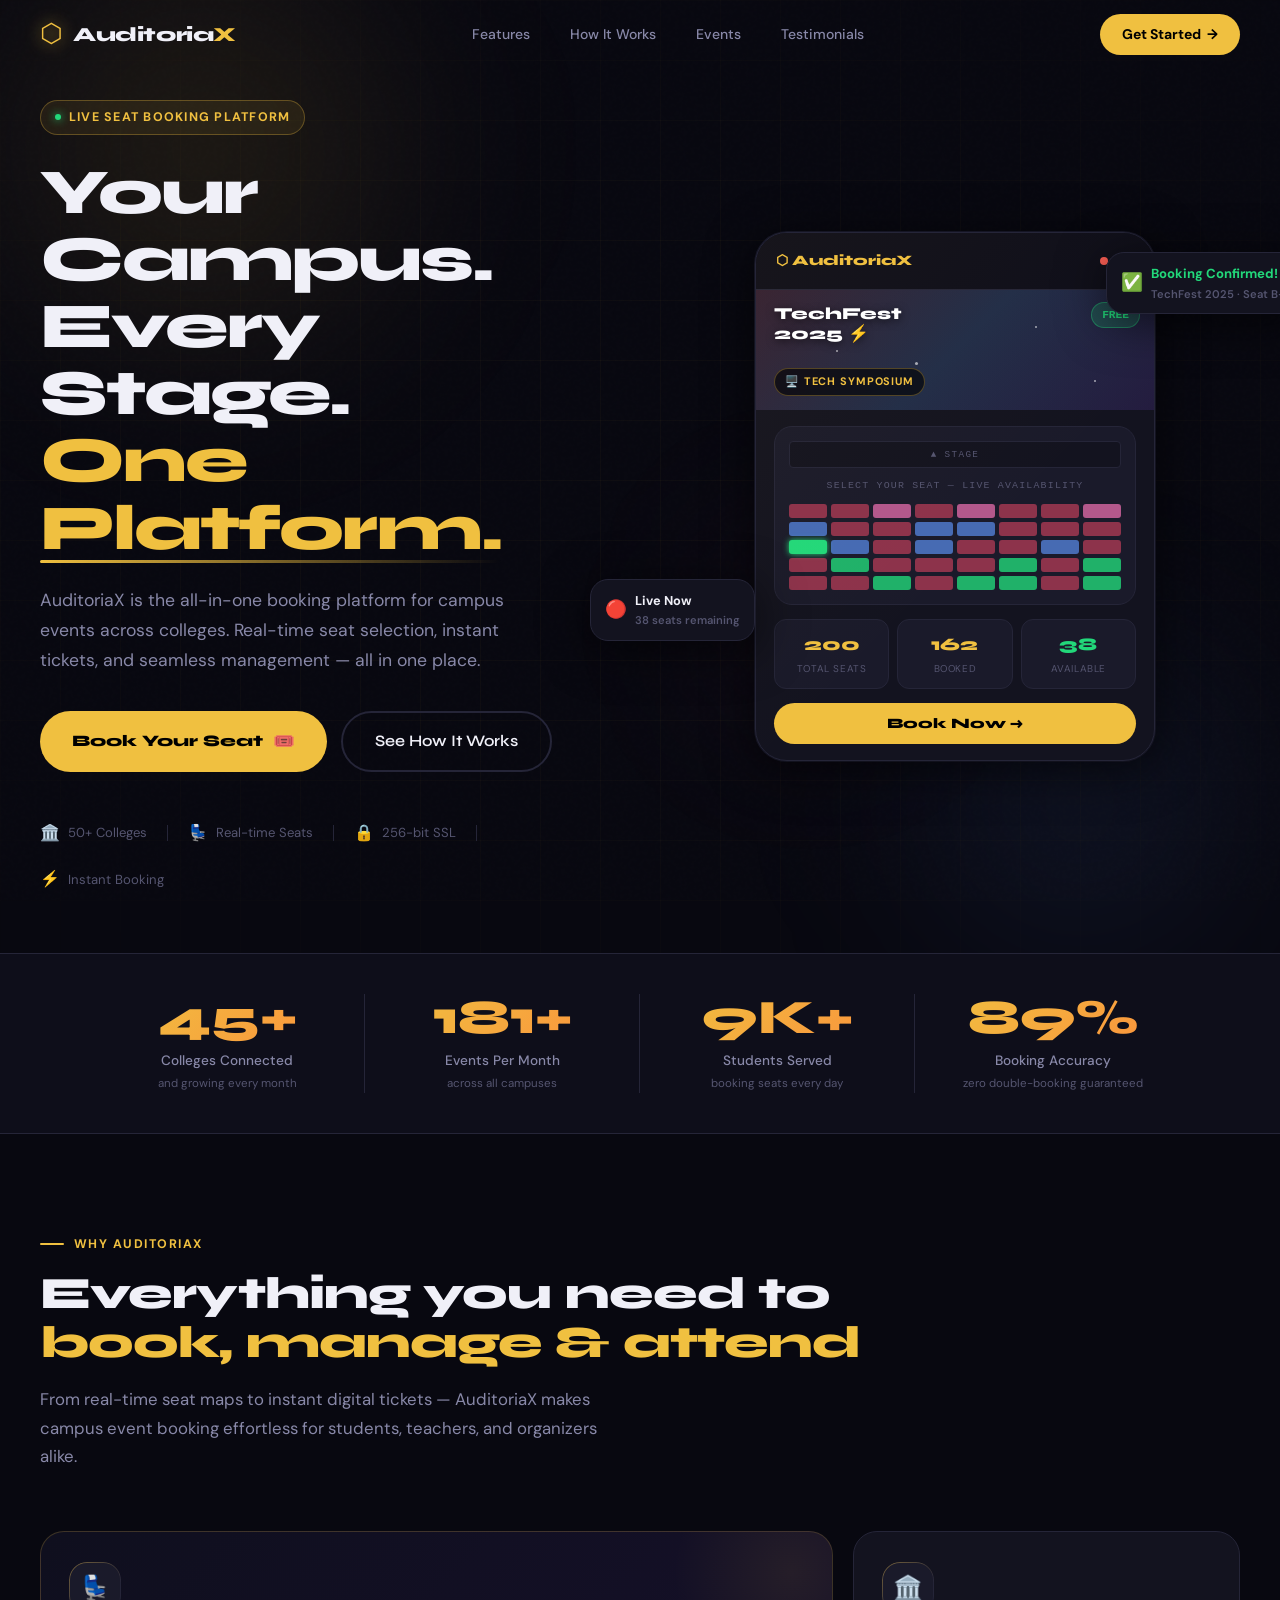
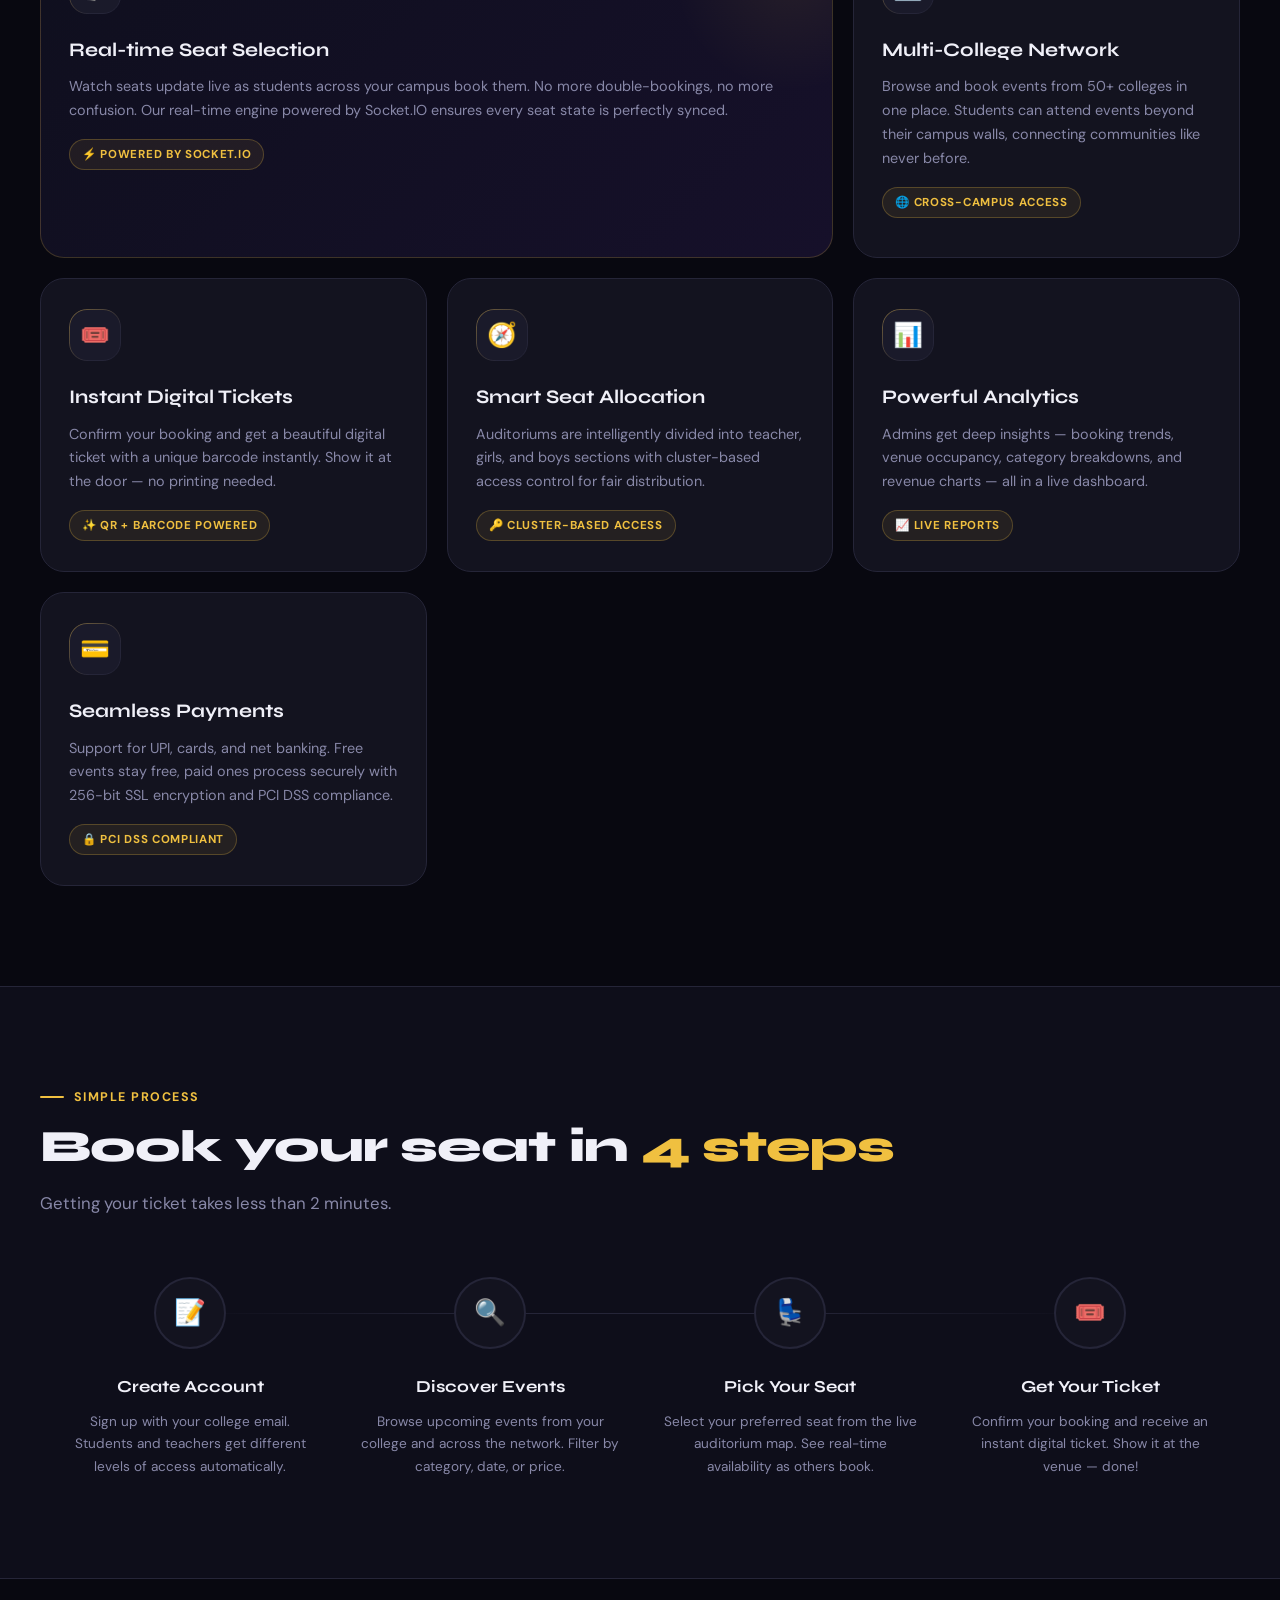
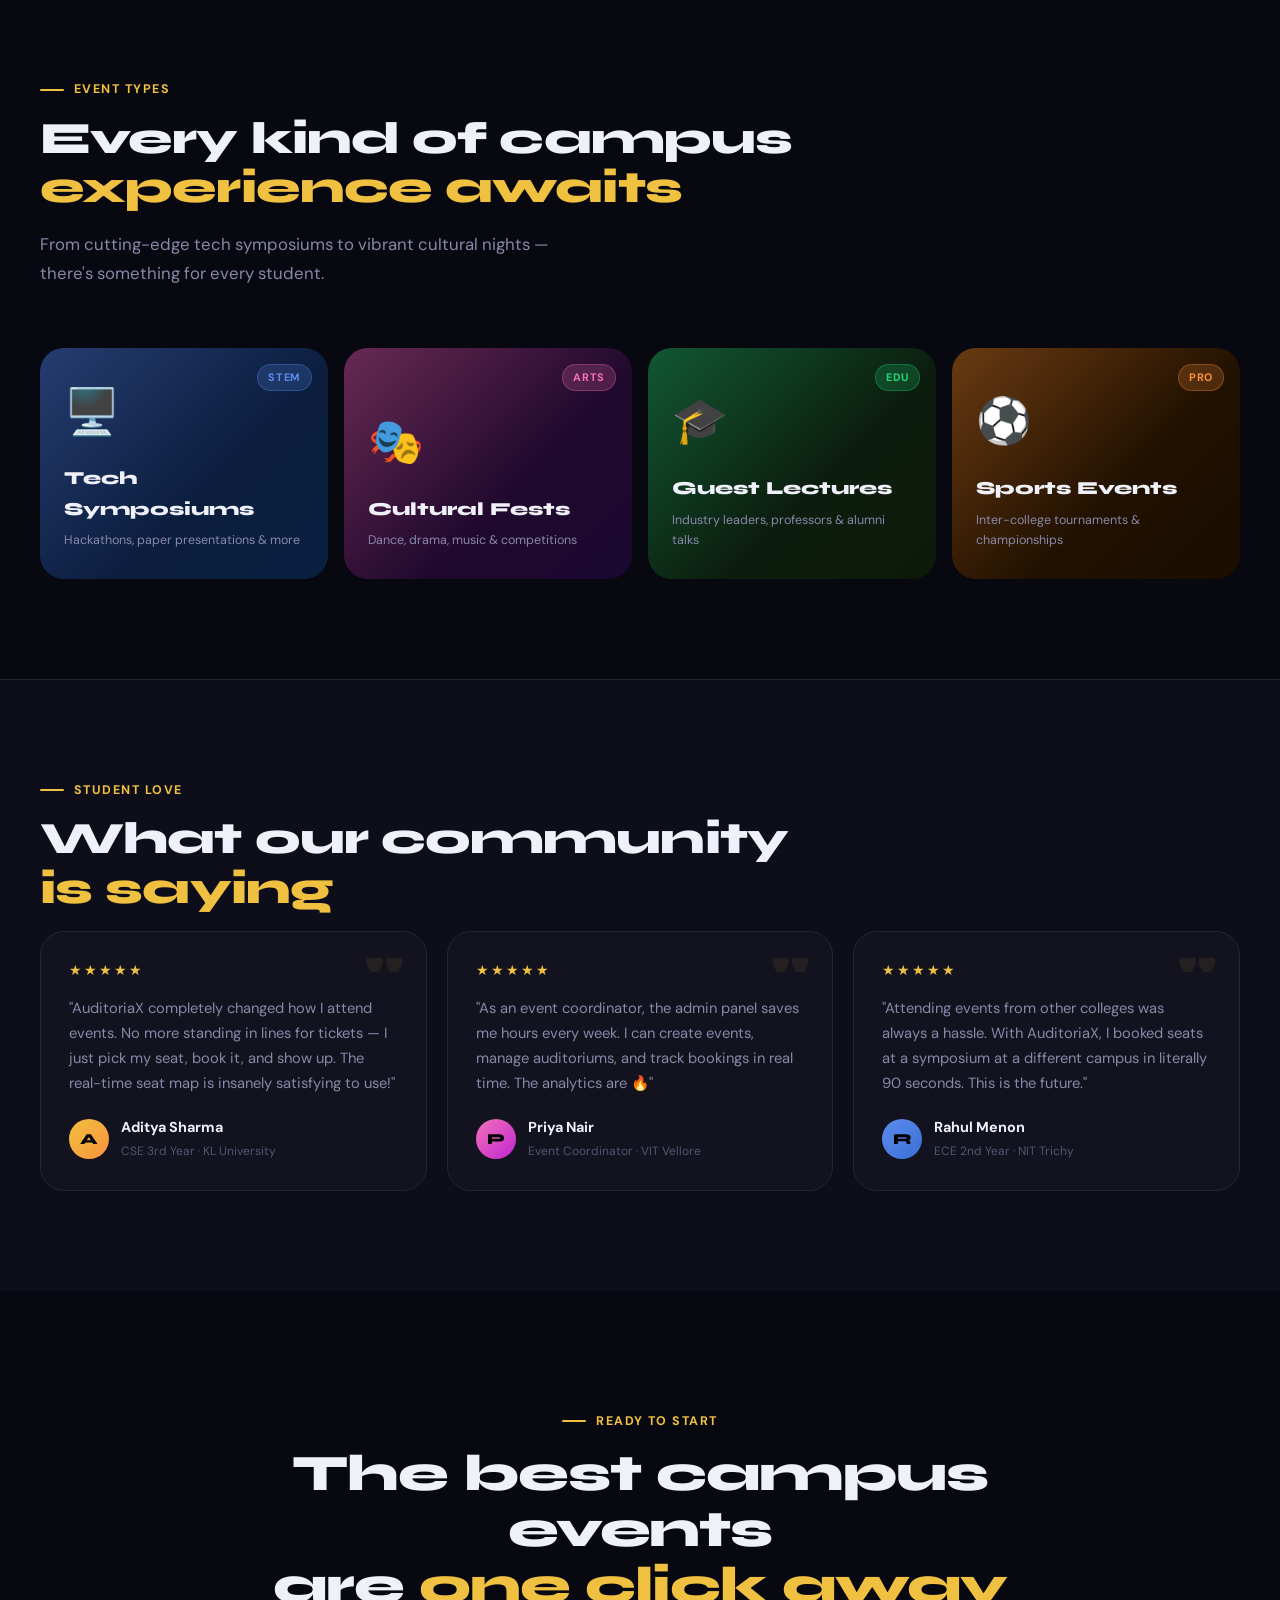
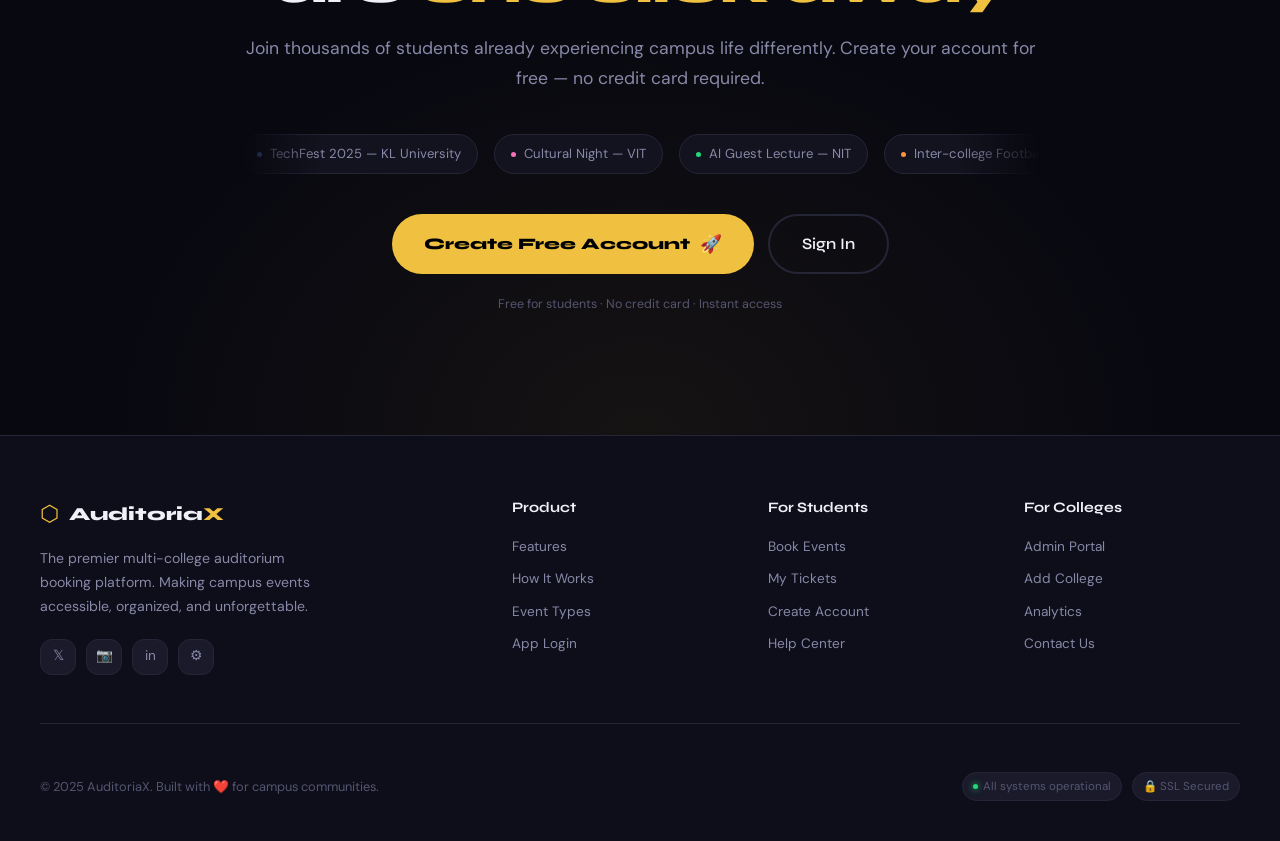
==== commit 2344f240: "feat: Session 11 UX improvements - scanner stats, audio feedback, scan history, countdown, dark/ligh" ====
--- a/public/landing.html
+++ b/public/landing.html
@@ -1,1404 +1,1397 @@
 <!DOCTYPE html>
 <html lang="en">
 <head>
-  <meta charset="UTF-8"/>
-  <meta name="viewport" content="width=device-width, initial-scale=1.0"/>
-  <title>AuditoriaX — Smart Auditorium Booking for Colleges</title>
-  <meta name="description" content="AuditoriaX is the all-in-one multi-college auditorium booking platform. Real-time seats, QR tickets, Razorpay payments, waitlists, and analytics — all in one place."/>
-  <meta property="og:title" content="AuditoriaX — Smart Event Ticketing for Colleges"/>
-  <meta property="og:description" content="Real-time seat booking, QR tickets, analytics, and waitlist management for colleges and universities."/>
-  <meta property="og:type" content="website"/>
-  <link rel="preconnect" href="https://fonts.googleapis.com"/>
-  <link href="https://fonts.googleapis.com/css2?family=Inter:wght@300;400;500;600;700;800;900&display=swap" rel="stylesheet"/>
+  <meta charset="UTF-8" />
+  <meta name="viewport" content="width=device-width, initial-scale=1.0" />
+  <title>AuditoriaX — Book. Experience. Connect.</title>
+  <meta name="description" content="AuditoriaX is the premier multi-college auditorium booking platform. Book seats for symposiums, cultural fests, guest lectures, and more — with real-time seat selection across 50+ colleges." />
+  <meta name="keywords" content="auditorium booking, college events, campus events, seat booking, symposium, cultural fest, guest lecture" />
+  <!-- Fonts -->
+  <link rel="preconnect" href="https://fonts.googleapis.com" />
+  <link rel="preconnect" href="https://fonts.gstatic.com" crossorigin />
+  <link href="https://fonts.googleapis.com/css2?family=Syne:wght@400;600;700;800&family=DM+Sans:ital,wght@0,300;0,400;0,500;0,600;1,400&family=JetBrains+Mono:wght@400;600&display=swap" rel="stylesheet" />
   <style>
+    /* ============================================================
+       AUDITORIAX LANDING PAGE — Premium Dark Design
+    ============================================================ */
+    :root {
+      --bg:       #080810;
+      --surface:  #0e0e1a;
+      --card:     #13131f;
+      --raised:   #1a1a2a;
+      --border:   #252538;
+      --border-l: #1c1c2e;
+      --gold:     #f0c040;
+      --gold-g:   rgba(240,192,64,0.18);
+      --gold-d:   rgba(240,192,64,0.08);
+      --green:    #22d87a;
+      --blue:     #5b8dee;
+      --pink:     #f472b6;
+      --orange:   #fb923c;
+      --red:      #ff4d6d;
+      --t1: #f0f0f8;
+      --t2: #8888a8;
+      --t3: #555570;
+      --r-sm: 8px;
+      --r-md: 12px;
+      --r-lg: 18px;
+      --r-xl: 24px;
+      --r-2xl: 32px;
+      --r-full: 9999px;
+      --shadow: 0 8px 48px rgba(0,0,0,0.6);
+      --glow:   0 0 40px var(--gold-g);
+      --ff-display: 'Syne', sans-serif;
+      --ff-body:    'DM Sans', sans-serif;
+      --ff-mono:    'JetBrains Mono', monospace;
+      --ease: cubic-bezier(0.4, 0, 0.2, 1);
+      --spring: cubic-bezier(0.34, 1.56, 0.64, 1);
+    }
     *, *::before, *::after { box-sizing: border-box; margin: 0; padding: 0; }
-
-    :root {
-      --accent:   #F84464;
-      --accent2:  #FF6B8A;
-      --accent3:  #E84C88;
-      --bg:       #04050A;
-      --bg1:      #0B0D17;
-      --bg2:      #111422;
-      --bg3:      #161929;
-      --border:   #1A1F35;
-      --border2:  #222840;
-      --text:     #E8EDF8;
-      --muted:    #5A6280;
-      --muted2:   #8A93B0;
-      --green:    #22D58A;
-      --blue:     #4E9EF7;
-      --purple:   #9B6EF7;
-      --gold:     #F5C842;
-    }
-
     html { scroll-behavior: smooth; }
-
     body {
+      font-family: var(--ff-body);
       background: var(--bg);
-      color: var(--text);
-      font-family: 'Inter', sans-serif;
-      line-height: 1.6;
+      color: var(--t1);
+      min-height: 100vh;
       overflow-x: hidden;
-    }
-
-    /* ─── SCROLLBAR ─────────────────────────────────── */
-    ::-webkit-scrollbar { width: 6px; }
+      line-height: 1.65;
+    }
+    /* ── Noise ── */
+    body::before {
+      content: '';
+      position: fixed; inset: 0; z-index: 0; pointer-events: none;
+      background-image: url("data:image/svg+xml,%3Csvg viewBox='0 0 256 256' xmlns='http://www.w3.org/2000/svg'%3E%3Cfilter id='n'%3E%3CfeTurbulence type='fractalNoise' baseFrequency='0.9' numOctaves='4' stitchTiles='stitch'/%3E%3C/filter%3E%3Crect width='100%25' height='100%25' filter='url(%23n)' opacity='0.04'/%3E%3C/svg%3E");
+      opacity: 0.3;
+    }
+    /* ── Scrollbar ── */
+    ::-webkit-scrollbar { width: 5px; }
     ::-webkit-scrollbar-track { background: var(--bg); }
-    ::-webkit-scrollbar-thumb { background: var(--border2); border-radius: 3px; }
-    ::-webkit-scrollbar-thumb:hover { background: var(--muted); }
-
-    /* ─── NAV ────────────────────────────────────────── */
-    nav {
-      position: fixed; top: 0; left: 0; right: 0; z-index: 1000;
+    ::-webkit-scrollbar-thumb { background: var(--border); border-radius: 3px; }
+    /* ─────────────────────────────────────────
+       NAV
+    ───────────────────────────────────────── */
+    nav#lp-nav {
+      position: fixed; top: 0; left: 0; right: 0; z-index: 900;
+      padding: 0 40px;
+      height: 70px;
       display: flex; align-items: center; justify-content: space-between;
-      padding: 0 48px;
-      height: 70px;
-      background: rgba(4, 5, 10, 0.8);
-      backdrop-filter: blur(20px) saturate(180%);
-      -webkit-backdrop-filter: blur(20px) saturate(180%);
-      border-bottom: 1px solid rgba(255,255,255,0.05);
-      transition: all 0.3s;
-    }
-
-    nav.scrolled {
-      background: rgba(4, 5, 10, 0.95);
+      transition: background 0.4s var(--ease), border-color 0.4s var(--ease), backdrop-filter 0.4s;
+      border-bottom: 1px solid transparent;
+    }
+    nav#lp-nav.scrolled {
+      background: rgba(8, 8, 16, 0.88);
+      backdrop-filter: blur(20px);
       border-bottom-color: var(--border);
     }
-
     .nav-logo {
       display: flex; align-items: center; gap: 10px;
-      font-size: 1.25rem; font-weight: 900; letter-spacing: -0.04em;
-      text-decoration: none; color: var(--text);
-      user-select: none;
-    }
-    .nav-logo .hex {
-      width: 36px; height: 36px;
-      background: linear-gradient(135deg, var(--accent), var(--accent3));
-      border-radius: 10px;
-      display: flex; align-items: center; justify-content: center;
-      font-size: 1.1rem; font-weight: 900;
-      box-shadow: 0 4px 16px rgba(248,68,100,0.4);
-    }
-
-    .nav-links { display: flex; align-items: center; gap: 6px; }
-
+      text-decoration: none; user-select: none;
+    }
+    .nav-logo-hex {
+      font-size: 1.6rem; color: var(--gold);
+      filter: drop-shadow(0 0 8px var(--gold));
+      animation: hexPulse 3s ease-in-out infinite;
+    }
+    @keyframes hexPulse {
+      0%,100% { filter: drop-shadow(0 0 8px rgba(240,192,64,0.6)); }
+      50% { filter: drop-shadow(0 0 18px rgba(240,192,64,1)); }
+    }
+    .nav-logo-text {
+      font-family: var(--ff-display); font-weight: 800; font-size: 1.25rem;
+      color: var(--t1); letter-spacing: -0.02em;
+    }
+    .nav-logo-text span { color: var(--gold); }
+    .nav-links { display: flex; align-items: center; gap: 8px; }
     .nav-link {
-      color: var(--muted2); padding: 8px 16px;
-      border-radius: 8px; font-size: 0.88rem; font-weight: 500;
-      text-decoration: none; transition: all 0.2s;
-      border: 1px solid transparent;
-    }
-    .nav-link:hover { color: var(--text); background: rgba(255,255,255,0.04); }
-
-    .btn-ghost {
-      background: none; border: 1px solid var(--border2);
-      color: var(--muted2); padding: 9px 20px;
-      border-radius: 9px; font-family: inherit;
-      font-size: 0.88rem; font-weight: 600;
-      cursor: pointer; text-decoration: none;
-      transition: all 0.2s;
-    }
-    .btn-ghost:hover { border-color: rgba(248,68,100,0.5); color: var(--accent); background: rgba(248,68,100,0.05); }
-
-    .btn-primary {
-      background: linear-gradient(135deg, var(--accent), var(--accent3));
-      color: #fff; border: none;
-      padding: 10px 24px; border-radius: 9px;
-      font-family: inherit; font-size: 0.88rem;
-      font-weight: 700; cursor: pointer;
-      text-decoration: none;
-      transition: all 0.25s;
-      box-shadow: 0 4px 24px rgba(248, 68, 100, 0.4);
+      padding: 8px 16px; border-radius: var(--r-full);
+      color: var(--t2); font-size: 0.875rem; font-weight: 500;
+      text-decoration: none; transition: color 0.2s, background 0.2s;
+    }
+    .nav-link:hover { color: var(--t1); background: var(--raised); }
+    .nav-cta {
+      padding: 9px 22px; border-radius: var(--r-full);
+      background: var(--gold); color: #000;
+      font-weight: 700; font-size: 0.875rem;
+      text-decoration: none; transition: 0.25s var(--spring);
+      display: flex; align-items: center; gap: 6px;
+    }
+    .nav-cta:hover { background: #ffd060; transform: translateY(-2px); box-shadow: 0 6px 24px var(--gold-g); }
+    .nav-mobile-toggle { display: none; background: none; border: none; cursor: pointer; padding: 8px; }
+    .nav-mobile-toggle span { display: block; width: 22px; height: 2px; background: var(--t1); margin: 5px 0; border-radius: 2px; transition: 0.3s; }
+    /* ─────────────────────────────────────────
+       HERO
+    ───────────────────────────────────────── */
+    #hero {
+      min-height: 100vh;
+      display: flex; align-items: center;
+      padding: 100px 40px 60px;
       position: relative; overflow: hidden;
     }
-    .btn-primary::after {
+    /* animated gradient orbs */
+    .orb {
+      position: absolute; border-radius: 50%;
+      pointer-events: none; filter: blur(80px); opacity: 0;
+      animation: orbFloat 8s ease-in-out infinite;
+    }
+    .orb-1 {
+      width: 600px; height: 600px;
+      background: radial-gradient(circle, rgba(240,192,64,0.12) 0%, transparent 70%);
+      top: -150px; left: -100px;
+      animation-delay: 0s; opacity: 1;
+    }
+    .orb-2 {
+      width: 500px; height: 500px;
+      background: radial-gradient(circle, rgba(91,141,238,0.1) 0%, transparent 70%);
+      bottom: -100px; right: -50px;
+      animation-delay: -3s; opacity: 1;
+    }
+    .orb-3 {
+      width: 300px; height: 300px;
+      background: radial-gradient(circle, rgba(244,114,182,0.08) 0%, transparent 70%);
+      top: 50%; right: 25%;
+      animation-delay: -6s; opacity: 1;
+    }
+    @keyframes orbFloat {
+      0%, 100% { transform: translate(0, 0) scale(1); }
+      33% { transform: translate(30px, -30px) scale(1.05); }
+      66% { transform: translate(-20px, 20px) scale(0.95); }
+    }
+    /* Grid lines bg */
+    .hero-grid {
+      position: absolute; inset: 0; pointer-events: none;
+      background-image:
+        linear-gradient(rgba(240,192,64,0.03) 1px, transparent 1px),
+        linear-gradient(90deg, rgba(240,192,64,0.03) 1px, transparent 1px);
+      background-size: 60px 60px;
+      mask-image: radial-gradient(ellipse 80% 70% at 50% 50%, black 40%, transparent 100%);
+    }
+    .hero-inner {
+      position: relative; z-index: 1;
+      max-width: 1280px; margin: 0 auto; width: 100%;
+      display: grid; grid-template-columns: 1fr 1fr;
+      gap: 60px; align-items: center;
+    }
+    .hero-badge {
+      display: inline-flex; align-items: center; gap: 8px;
+      padding: 6px 14px; border-radius: var(--r-full);
+      background: var(--gold-d); border: 1px solid rgba(240,192,64,0.3);
+      font-size: 0.78rem; font-weight: 700; color: var(--gold);
+      text-transform: uppercase; letter-spacing: 0.1em;
+      margin-bottom: 24px;
+      animation: fadeInUp 0.8s var(--ease) both;
+    }
+    .hero-badge-dot {
+      width: 6px; height: 6px; border-radius: 50%;
+      background: var(--green); box-shadow: 0 0 8px var(--green);
+      animation: blink 2s ease infinite;
+    }
+    @keyframes blink { 0%,100%{opacity:1} 50%{opacity:0.3} }
+    .hero-title {
+      font-family: var(--ff-display);
+      font-size: clamp(2.8rem, 5vw, 5rem);
+      font-weight: 800; line-height: 1.05;
+      letter-spacing: -0.03em;
+      margin-bottom: 24px;
+      animation: fadeInUp 0.8s var(--ease) 0.1s both;
+    }
+    .hero-title .line-accent { color: var(--gold); position: relative; }
+    .hero-title .line-accent::after {
+      content: '';
+      position: absolute; bottom: 4px; left: 0; right: 0; height: 3px;
+      background: linear-gradient(90deg, var(--gold), transparent);
+      border-radius: 2px;
+    }
+    .hero-desc {
+      font-size: 1.1rem; color: var(--t2); line-height: 1.7;
+      max-width: 520px; margin-bottom: 36px;
+      animation: fadeInUp 0.8s var(--ease) 0.2s both;
+    }
+    .hero-actions {
+      display: flex; gap: 14px; flex-wrap: wrap; margin-bottom: 48px;
+      animation: fadeInUp 0.8s var(--ease) 0.3s both;
+    }
+    .btn-hero-primary {
+      display: inline-flex; align-items: center; gap: 10px;
+      padding: 15px 32px; border-radius: var(--r-full);
+      background: var(--gold); color: #000; font-weight: 800;
+      font-size: 1rem; font-family: var(--ff-display);
+      text-decoration: none; border: none; cursor: pointer;
+      transition: 0.3s var(--spring);
+    }
+    .btn-hero-primary:hover { background: #ffd060; transform: translateY(-3px); box-shadow: 0 10px 40px var(--gold-g); }
+    .btn-hero-primary .btn-icon { font-size: 1.1rem; transition: transform 0.3s; }
+    .btn-hero-primary:hover .btn-icon { transform: translateX(4px); }
+    .btn-hero-outline {
+      display: inline-flex; align-items: center; gap: 10px;
+      padding: 15px 32px; border-radius: var(--r-full);
+      background: transparent; color: var(--t1); font-weight: 600;
+      font-size: 1rem; font-family: var(--ff-display);
+      text-decoration: none; border: 2px solid var(--border);
+      cursor: pointer; transition: 0.3s var(--ease);
+    }
+    .btn-hero-outline:hover { border-color: var(--gold); color: var(--gold); background: var(--gold-d); }
+    /* Trust badges */
+    .hero-trust {
+      display: flex; align-items: center; gap: 20px; flex-wrap: wrap;
+      animation: fadeInUp 0.8s var(--ease) 0.4s both;
+    }
+    .trust-item {
+      display: flex; align-items: center; gap: 8px;
+      font-size: 0.82rem; color: var(--t3);
+    }
+    .trust-icon { font-size: 1rem; }
+    .trust-divider { width: 1px; height: 16px; background: var(--border); }
+    /* ── Hero Visual: Animated App Mockup ── */
+    .hero-visual {
+      position: relative;
+      animation: fadeInRight 1s var(--ease) 0.2s both;
+    }
+    @keyframes fadeInRight {
+      from { opacity: 0; transform: translateX(40px); }
+      to { opacity: 1; transform: translateX(0); }
+    }
+    .mockup-wrapper {
+      position: relative; display: flex; justify-content: center;
+    }
+    .mockup-card {
+      background: var(--card);
+      border: 1px solid var(--border);
+      border-radius: var(--r-2xl);
+      padding: 0;
+      box-shadow: var(--shadow), 0 0 0 1px var(--border-l);
+      width: 100%; max-width: 400px;
+      overflow: hidden;
+      position: relative;
+    }
+    .mockup-card::before {
       content: '';
       position: absolute; inset: 0;
-      background: linear-gradient(135deg, rgba(255,255,255,0.12), transparent);
-      opacity: 0; transition: opacity 0.2s;
-    }
-    .btn-primary:hover { transform: translateY(-2px); box-shadow: 0 8px 32px rgba(248, 68, 100, 0.55); }
-    .btn-primary:hover::after { opacity: 1; }
-
-    /* ─── CANVAS PARTICLES ─────────────────────────── */
-    #particles-canvas {
-      position: fixed; top: 0; left: 0;
-      width: 100%; height: 100%;
-      pointer-events: none; z-index: 0;
-      opacity: 0.35;
-    }
-
-    /* ─── HERO ───────────────────────────────────────── */
-    .hero {
-      min-height: 100vh;
-      display: flex; flex-direction: column;
-      align-items: center; justify-content: center;
-      text-align: center;
-      padding: 120px 24px 80px;
-      position: relative;
-      z-index: 1;
-    }
-
-    /* Orb glows */
-    .hero-orb {
-      position: absolute;
-      border-radius: 50%;
-      filter: blur(80px);
+      background: linear-gradient(135deg, rgba(240,192,64,0.04) 0%, transparent 60%);
       pointer-events: none;
     }
-    .hero-orb-1 {
-      width: 600px; height: 600px;
-      background: radial-gradient(circle, rgba(248,68,100,0.15) 0%, transparent 70%);
-      top: -150px; left: 50%; transform: translateX(-50%);
-      animation: orbFloat1 8s ease-in-out infinite;
-    }
-    .hero-orb-2 {
-      width: 400px; height: 400px;
-      background: radial-gradient(circle, rgba(78,158,247,0.1) 0%, transparent 70%);
-      top: 30%; left: 5%;
-      animation: orbFloat2 10s ease-in-out infinite;
-    }
-    .hero-orb-3 {
-      width: 350px; height: 350px;
-      background: radial-gradient(circle, rgba(155,110,247,0.1) 0%, transparent 70%);
-      top: 20%; right: 5%;
-      animation: orbFloat3 12s ease-in-out infinite;
-    }
-
-    @keyframes orbFloat1 {
-      0%, 100% { transform: translateX(-50%) translateY(0); }
-      50%       { transform: translateX(-50%) translateY(-30px); }
-    }
-    @keyframes orbFloat2 {
-      0%, 100% { transform: translateY(0) rotate(0deg); }
-      50%       { transform: translateY(-20px) rotate(5deg); }
-    }
-    @keyframes orbFloat3 {
-      0%, 100% { transform: translateY(0) rotate(0deg); }
-      50%       { transform: translateY(-25px) rotate(-5deg); }
-    }
-
-    .hero-badge {
-      display: inline-flex; align-items: center; gap: 8px;
-      background: rgba(248, 68, 100, 0.08);
-      border: 1px solid rgba(248, 68, 100, 0.25);
-      color: var(--accent2); padding: 7px 18px;
-      border-radius: 100px; font-size: 0.8rem;
-      font-weight: 600; letter-spacing: 0.06em;
-      text-transform: uppercase; margin-bottom: 32px;
-      animation: fadeSlideUp 0.6s ease both;
-      backdrop-filter: blur(8px);
-    }
-    .hero-badge .dot {
-      width: 7px; height: 7px; border-radius: 50%;
-      background: var(--accent);
-      box-shadow: 0 0 8px var(--accent);
-      animation: blink 1.5s ease-in-out infinite;
-    }
-    @keyframes blink {
-      0%, 100% { opacity: 1; } 50% { opacity: 0.3; }
-    }
-
-    h1 {
-      font-size: clamp(2.8rem, 6.5vw, 5.2rem);
-      font-weight: 900;
-      letter-spacing: -0.05em;
-      line-height: 1.05;
-      max-width: 880px;
-      animation: fadeSlideUp 0.7s 0.1s ease both;
-    }
-
-    h1 .gradient-text {
-      background: linear-gradient(135deg, var(--accent) 0%, var(--accent2) 40%, var(--purple) 100%);
-      -webkit-background-clip: text;
-      -webkit-text-fill-color: transparent;
-      background-clip: text;
-    }
-
-    .hero-sub {
-      font-size: clamp(1rem, 2.2vw, 1.22rem);
-      color: var(--muted2);
-      max-width: 600px;
-      margin-top: 24px;
-      line-height: 1.75;
-      animation: fadeSlideUp 0.7s 0.2s ease both;
-    }
-
-    .hero-cta {
-      display: flex; gap: 16px; margin-top: 44px;
-      flex-wrap: wrap; justify-content: center;
-      animation: fadeSlideUp 0.7s 0.3s ease both;
-    }
-
-    .btn-xl { padding: 16px 40px; font-size: 1rem; border-radius: 12px; }
-
-    .hero-social-proof {
-      margin-top: 28px;
-      display: flex; align-items: center; gap: 12px;
-      animation: fadeSlideUp 0.7s 0.4s ease both;
-    }
-    .avatar-stack {
-      display: flex;
-    }
-    .avatar-stack .av {
-      width: 32px; height: 32px; border-radius: 50%;
-      background: linear-gradient(135deg, var(--accent), var(--purple));
-      border: 2px solid var(--bg);
-      margin-left: -8px;
-      display: flex; align-items: center; justify-content: center;
-      font-size: 0.65rem; font-weight: 700; color: #fff;
-    }
-    .avatar-stack .av:first-child { margin-left: 0; }
-    .social-proof-text {
-      font-size: 0.82rem; color: var(--muted2);
-    }
-    .social-proof-text strong { color: var(--text); }
-
-    /* ─── HERO VISUAL — TICKET ───────────────────────── */
-    .hero-visual {
-      margin-top: 72px; width: 100%;
-      display: flex; justify-content: center;
-      animation: fadeSlideUp 0.9s 0.5s ease both;
-      position: relative; z-index: 1;
-    }
-
-    .ticket-showcase {
-      position: relative;
-      display: flex; gap: 24px; align-items: flex-start;
-      flex-wrap: wrap; justify-content: center;
-    }
-
-    /* Main ticket card */
-    .ticket-card {
-      background: var(--bg1);
-      border: 1px solid var(--border2);
-      border-radius: 20px;
-      overflow: hidden;
-      width: 360px;
-      box-shadow:
-        0 0 0 1px rgba(255,255,255,0.04),
-        0 40px 100px rgba(0,0,0,0.8),
-        0 0 80px rgba(248,68,100,0.08);
-      transform: rotate(-1.5deg) translateY(0);
-      transition: transform 0.4s ease;
-    }
-    .ticket-card:hover { transform: rotate(0deg) translateY(-6px); }
-
-    .ticket-header {
-      background: linear-gradient(135deg, #1a0a1a, #120818);
-      padding: 20px 24px;
-      display: flex; align-items: center; gap: 14px;
-      border-bottom: 1px solid rgba(248,68,100,0.15);
+    .mockup-header {
+      padding: 16px 20px;
+      background: var(--surface);
+      border-bottom: 1px solid var(--border);
+      display: flex; align-items: center; justify-content: space-between;
+    }
+    .mockup-logo { font-family: var(--ff-display); font-weight: 800; font-size: 0.9rem; color: var(--gold); }
+    .mockup-dots { display: flex; gap: 5px; }
+    .mockup-dot { width: 8px; height: 8px; border-radius: 50%; }
+    .mockup-dot:nth-child(1) { background: #ff5f56; }
+    .mockup-dot:nth-child(2) { background: #ffbd2e; }
+    .mockup-dot:nth-child(3) { background: #27c93f; }
+    .mockup-event-banner {
+      height: 120px;
+      background: linear-gradient(135deg, #1a0a30 0%, #0d1a3a 50%, #1a0820 100%);
       position: relative; overflow: hidden;
-    }
-    .ticket-header::before {
+      display: flex; align-items: flex-end; padding: 14px 18px;
+    }
+    .mockup-event-banner::before {
       content: '';
       position: absolute; inset: 0;
-      background: linear-gradient(135deg, rgba(248,68,100,0.12), transparent 60%);
-    }
-    .ticket-event-logo {
-      width: 46px; height: 46px; border-radius: 12px;
-      background: linear-gradient(135deg, var(--accent), var(--purple));
-      display: flex; align-items: center; justify-content: center;
-      font-size: 1.3rem; flex-shrink: 0;
+      background: linear-gradient(135deg, rgba(240,192,64,0.15) 0%, rgba(91,141,238,0.15) 100%);
+    }
+    .mockup-event-sparkles {
+      position: absolute; inset: 0; overflow: hidden;
+    }
+    .sparkle {
+      position: absolute; width: 2px; height: 2px;
+      background: rgba(255,255,255,0.6);
+      border-radius: 50%;
+      animation: sparkleAnim 3s ease-in-out infinite;
+    }
+    .sparkle:nth-child(1) { top: 20%; left: 15%; animation-delay: 0s; }
+    .sparkle:nth-child(2) { top: 60%; left: 40%; animation-delay: 0.5s; width:3px; height:3px; }
+    .sparkle:nth-child(3) { top: 30%; left: 70%; animation-delay: 1s; }
+    .sparkle:nth-child(4) { top: 75%; left: 85%; animation-delay: 1.5s; }
+    .sparkle:nth-child(5) { top: 50%; left: 20%; animation-delay: 2s; }
+    @keyframes sparkleAnim {
+      0%,100% { opacity:0; transform: scale(0); }
+      50% { opacity:1; transform: scale(1.5); }
+    }
+    .mockup-event-tag {
       position: relative; z-index: 1;
-      box-shadow: 0 4px 16px rgba(248,68,100,0.4);
-    }
-    .ticket-event-info { position: relative; z-index: 1; }
-    .ticket-event-title { font-size: 1rem; font-weight: 800; letter-spacing: -0.02em; }
-    .ticket-event-subtitle { font-size: 0.78rem; color: var(--muted2); margin-top: 2px; }
-
-    .ticket-body { padding: 20px 24px; }
-    .ticket-row {
-      display: flex; justify-content: space-between; align-items: center;
-      padding: 10px 0;
-      border-bottom: 1px solid rgba(255,255,255,0.04);
-      font-size: 0.85rem;
-    }
-    .ticket-row:last-child { border-bottom: none; }
-    .ticket-row .label { color: var(--muted); font-weight: 500; }
-    .ticket-row .value { color: var(--text); font-weight: 700; }
-    .ticket-row .value.green { color: var(--green); }
-    .ticket-row .value.accent { color: var(--accent); }
-
-    .ticket-seat-badge {
-      background: linear-gradient(135deg, rgba(248,68,100,0.15), rgba(155,110,247,0.15));
-      border: 1px solid rgba(248,68,100,0.3);
-      border-radius: 8px;
-      padding: 4px 12px;
-      font-size: 0.88rem; font-weight: 800;
-      color: var(--accent2);
-    }
-
-    .ticket-divider {
-      display: flex; align-items: center; gap: 0;
-      margin: 16px -24px;
-    }
-    .ticket-notch {
-      width: 22px; height: 22px; border-radius: 50%;
-      background: var(--bg);
-      border: 1px solid var(--border2);
-      flex-shrink: 0;
-    }
-    .ticket-dashes {
-      flex: 1; height: 1px;
-      background: repeating-linear-gradient(90deg, var(--border2) 0, var(--border2) 8px, transparent 8px, transparent 16px);
-    }
-
-    .ticket-footer {
-      padding: 16px 24px 20px;
-      display: flex; align-items: center; justify-content: space-between;
-    }
-    .ticket-id-block { }
-    .ticket-id-label { font-size: 0.7rem; color: var(--muted); letter-spacing: 0.1em; text-transform: uppercase; }
-    .ticket-id-val { font-family: monospace; font-size: 1.05rem; color: var(--accent); font-weight: 800; letter-spacing: 0.08em; margin-top: 2px; }
-
-    .ticket-qr {
-      width: 58px; height: 58px;
-      background: #fff; border-radius: 8px;
-      padding: 5px;
-      display: grid; grid-template-columns: repeat(7,1fr); gap: 2px;
-    }
-    .qr-cell { border-radius: 1px; background: #111; }
-    .qr-cell.w { background: #fff; }
-
-    /* Floating mini card */
-    .mini-card {
-      background: var(--bg1);
-      border: 1px solid var(--border2);
-      border-radius: 16px;
-      padding: 20px;
-      width: 220px;
-      box-shadow: 0 24px 60px rgba(0,0,0,0.6);
-    }
-    .mini-card-1 {
-      transform: rotate(2deg) translateY(40px);
-      transition: transform 0.4s ease;
-    }
-    .mini-card-1:hover { transform: rotate(0deg) translateY(34px); }
-    .mini-card-2 {
-      transform: rotate(-1deg) translateY(80px);
-      transition: transform 0.4s ease;
-    }
-    .mini-card-2:hover { transform: rotate(0deg) translateY(74px); }
-
-    .mini-card-title { font-size: 0.72rem; font-weight: 700; color: var(--muted); text-transform: uppercase; letter-spacing: 0.1em; margin-bottom: 14px; }
-
-    .seat-mini-grid {
-      display: grid; grid-template-columns: repeat(8,1fr); gap: 4px;
-      margin-bottom: 12px;
-    }
-    .sm-seat {
-      aspect-ratio: 1; border-radius: 3px;
-    }
-    .sm-seat.f { background: var(--bg2); border: 1px solid var(--border2); }
-    .sm-seat.b { background: rgba(248,68,100,0.35); }
-    .sm-seat.y { background: var(--accent); box-shadow: 0 0 8px rgba(248,68,100,0.6); animation: seatPulse 2s infinite; }
-    .sm-seat.v { background: rgba(155,110,247,0.3); }
-    @keyframes seatPulse {
-      0%,100% { box-shadow: 0 0 6px rgba(248,68,100,0.5); }
-      50%      { box-shadow: 0 0 16px rgba(248,68,100,0.9); }
-    }
-
-    .mini-stat { display: flex; justify-content: space-between; font-size: 0.8rem; margin-top: 8px; }
-    .mini-stat .mk { color: var(--muted); }
-    .mini-stat .mv { font-weight: 700; }
-
-    .notification-card {
-      display: flex; align-items: flex-start; gap: 12px;
-    }
-    .notif-icon {
-      width: 36px; height: 36px; border-radius: 10px;
-      display: flex; align-items: center; justify-content: center;
-      font-size: 1rem; flex-shrink: 0;
-    }
-    .notif-title { font-size: 0.85rem; font-weight: 700; margin-bottom: 2px; }
-    .notif-sub { font-size: 0.75rem; color: var(--muted2); }
-    .notif-dot {
-      width: 8px; height: 8px; border-radius: 50%;
-      margin-left: auto; flex-shrink: 0; margin-top: 4px;
-      animation: blink 1.5s ease-in-out infinite;
-    }
-
-    /* ─── MARQUEE STRIP ──────────────────────────────── */
-    .marquee-section {
-      padding: 32px 0;
+      padding: 4px 10px; border-radius: var(--r-full);
+      background: rgba(0,0,0,0.6); backdrop-filter: blur(8px);
+      font-size: 0.68rem; font-weight: 700; color: var(--gold);
+      text-transform: uppercase; letter-spacing: 0.08em;
+      border: 1px solid rgba(240,192,64,0.3);
+    }
+    .mockup-event-price {
+      position: absolute; top: 12px; right: 14px; z-index: 1;
+      padding: 3px 10px; border-radius: var(--r-full);
+      background: rgba(34,216,122,0.2); border: 1px solid rgba(34,216,122,0.4);
+      font-family: var(--ff-mono); font-size: 0.7rem; color: var(--green); font-weight: 700;
+    }
+    .mockup-event-title-overlay {
+      position: absolute; top: 14px; left: 18px; right: 18px;
+      font-family: var(--ff-display); font-size: 1.05rem; font-weight: 800;
+      color: #fff; line-height: 1.2; text-shadow: 0 2px 8px rgba(0,0,0,0.6);
+      max-width: 200px;
+    }
+    .mockup-body { padding: 16px 18px; display: flex; flex-direction: column; gap: 14px; }
+    .mockup-seat-section {
+      background: var(--raised);
+      border: 1px solid var(--border);
+      border-radius: var(--r-lg); padding: 14px;
+    }
+    .mockup-seat-label {
+      font-family: var(--ff-mono); font-size: 0.62rem; color: var(--t3);
+      text-transform: uppercase; letter-spacing: 0.12em; text-align: center;
+      margin-bottom: 10px;
+    }
+    .seat-stage {
+      text-align: center; font-family: var(--ff-mono); font-size: 0.58rem;
+      color: var(--t3); letter-spacing: 0.15em;
+      padding: 5px 10px; background: var(--card); border-radius: 4px;
+      border: 1px solid var(--border); margin-bottom: 10px;
+    }
+    .seat-grid {
+      display: grid; grid-template-columns: repeat(8, 1fr); gap: 4px;
+    }
+    .ms { height: 14px; border-radius: 3px; }
+    .ms-a { background: var(--green); opacity: 0.8; }
+    .ms-b { background: var(--red); opacity: 0.5; }
+    .ms-c { background: var(--blue); opacity: 0.7; }
+    .ms-d { background: var(--pink); opacity: 0.7; }
+    .ms-s { background: var(--green); box-shadow: 0 0 6px var(--green); animation: selectedPulse 1.5s ease infinite; }
+    @keyframes selectedPulse {
+      0%,100% { box-shadow: 0 0 6px var(--green); }
+      50% { box-shadow: 0 0 14px var(--green); }
+    }
+    .mockup-stats {
+      display: grid; grid-template-columns: repeat(3, 1fr); gap: 8px;
+    }
+    .mockup-stat {
+      background: var(--raised); border: 1px solid var(--border);
+      border-radius: var(--r-md); padding: 10px 8px; text-align: center;
+    }
+    .ms-val { font-family: var(--ff-display); font-size: 1.1rem; font-weight: 800; color: var(--gold); }
+    .ms-lbl { font-size: 0.62rem; color: var(--t3); text-transform: uppercase; letter-spacing: 0.06em; margin-top: 2px; }
+    .mockup-btn {
+      width: 100%; padding: 12px; border-radius: var(--r-full);
+      background: var(--gold); color: #000; font-weight: 800;
+      font-family: var(--ff-display); font-size: 0.9rem; border: none;
+      cursor: pointer; transition: 0.3s var(--spring);
+    }
+    .mockup-btn:hover { transform: translateY(-2px); box-shadow: 0 6px 20px var(--gold-g); }
+    /* Floating badges on mockup */
+    .float-badge {
+      position: absolute;
+      background: var(--card); border: 1px solid var(--border);
+      border-radius: var(--r-lg); padding: 10px 14px;
+      box-shadow: var(--shadow);
+      display: flex; align-items: center; gap: 8px;
+      font-size: 0.78rem; font-weight: 600;
+      animation: floatBadge 4s ease-in-out infinite;
+      z-index: 10;
+    }
+    @keyframes floatBadge {
+      0%,100% { transform: translateY(0); }
+      50% { transform: translateY(-8px); }
+    }
+    .float-badge-1 {
+      top: 20px; right: -70px;
+      animation-delay: 0s;
+    }
+    .float-badge-2 {
+      bottom: 120px; left: -80px;
+      animation-delay: -2s;
+    }
+    .float-badge-icon { font-size: 1.1rem; }
+    @keyframes fadeInUp {
+      from { opacity: 0; transform: translateY(30px); }
+      to { opacity: 1; transform: translateY(0); }
+    }
+    /* ─────────────────────────────────────────
+       STATS STRIP
+    ───────────────────────────────────────── */
+    #stats-strip {
+      background: var(--surface);
       border-top: 1px solid var(--border);
       border-bottom: 1px solid var(--border);
-      overflow: hidden;
+      padding: 40px 40px;
       position: relative; z-index: 1;
-      background: linear-gradient(to right, var(--bg), var(--bg1) 20%, var(--bg1) 80%, var(--bg));
-    }
-    .marquee-track {
-      display: flex; gap: 40px;
-      animation: marquee 22s linear infinite;
-      width: max-content;
-    }
-    .marquee-item {
-      display: flex; align-items: center; gap: 10px;
-      color: var(--muted); font-size: 0.85rem; font-weight: 600;
-      white-space: nowrap;
-      letter-spacing: 0.02em;
-    }
-    .marquee-item .mi-icon {
-      width: 28px; height: 28px; border-radius: 7px;
-      display: flex; align-items: center; justify-content: center;
-      font-size: 0.9rem;
-      background: var(--bg2);
-      border: 1px solid var(--border2);
-    }
-    @keyframes marquee {
-      from { transform: translateX(0); }
-      to   { transform: translateX(-50%); }
-    }
-
-    /* ─── STATS ──────────────────────────────────────── */
-    .stats-section {
-      padding: 80px 24px;
-      position: relative; z-index: 1;
-      background: var(--bg1);
-      border-top: 1px solid var(--border);
-      border-bottom: 1px solid var(--border);
     }
     .stats-inner {
-      max-width: 960px; margin: 0 auto;
-      display: grid; grid-template-columns: repeat(4,1fr); gap: 0;
+      max-width: 1100px; margin: 0 auto;
+      display: grid; grid-template-columns: repeat(4, 1fr); gap: 0;
     }
     .stat-item {
-      text-align: center; padding: 24px 20px;
+      text-align: center; padding: 0 24px;
       border-right: 1px solid var(--border);
-      position: relative;
     }
     .stat-item:last-child { border-right: none; }
-    .stat-number {
-      font-size: 2.8rem; font-weight: 900;
-      letter-spacing: -0.05em;
-      background: linear-gradient(135deg, #fff 0%, var(--muted2) 100%);
+    .stat-num {
+      font-family: var(--ff-display); font-size: 3rem; font-weight: 800;
+      color: var(--gold); line-height: 1; margin-bottom: 8px;
+      background: linear-gradient(135deg, #f0c040, #fb923c);
       -webkit-background-clip: text; -webkit-text-fill-color: transparent;
     }
-    .stat-label {
-      color: var(--muted); font-size: 0.8rem;
-      font-weight: 600; margin-top: 6px;
-      text-transform: uppercase; letter-spacing: 0.1em;
-    }
-
-    /* ─── SECTION BASE ───────────────────────────────── */
-    .section {
-      padding: 100px 24px; max-width: 1120px; margin: 0 auto;
-      position: relative; z-index: 1;
-    }
-
-    .section-label {
-      display: inline-flex; align-items: center; gap: 8px;
-      font-size: 0.75rem; font-weight: 700;
-      color: var(--accent); text-transform: uppercase;
-      letter-spacing: 0.15em; margin-bottom: 16px;
-    }
-    .section-label::before {
-      content: '';
-      width: 20px; height: 2px;
-      background: var(--accent);
-      border-radius: 1px;
-    }
-
-    h2 {
-      font-size: clamp(1.9rem, 4vw, 3.2rem);
-      font-weight: 900; letter-spacing: -0.04em;
-      line-height: 1.1; margin-bottom: 16px;
-    }
-
+    .stat-label { font-size: 0.85rem; color: var(--t2); font-weight: 500; }
+    .stat-sub { font-size: 0.72rem; color: var(--t3); margin-top: 2px; }
+    /* ─────────────────────────────────────────
+       SECTION BASE
+    ───────────────────────────────────────── */
+    section { padding: 100px 40px; position: relative; }
+    .section-inner { max-width: 1200px; margin: 0 auto; }
+    .section-eyebrow {
+      font-size: 0.78rem; font-weight: 700; color: var(--gold);
+      text-transform: uppercase; letter-spacing: 0.12em;
+      margin-bottom: 14px; display: flex; align-items: center; gap: 10px;
+    }
+    .section-eyebrow::before {
+      content: ''; width: 24px; height: 2px;
+      background: var(--gold); border-radius: 1px;
+    }
+    .section-title {
+      font-family: var(--ff-display); font-size: clamp(2rem, 3.5vw, 3rem);
+      font-weight: 800; line-height: 1.1; letter-spacing: -0.02em;
+      margin-bottom: 18px;
+    }
+    .section-title em { color: var(--gold); font-style: normal; }
     .section-desc {
-      color: var(--muted2); font-size: 1.05rem;
-      max-width: 520px; line-height: 1.75;
-    }
-
-    /* ─── FEATURES ───────────────────────────────────── */
+      font-size: 1.05rem; color: var(--t2); max-width: 560px;
+      line-height: 1.7; margin-bottom: 60px;
+    }
+    /* ─────────────────────────────────────────
+       FEATURES
+    ───────────────────────────────────────── */
+    #features { background: var(--bg); }
     .features-grid {
       display: grid;
       grid-template-columns: repeat(3, 1fr);
-      gap: 18px;
-      margin-top: 60px;
-    }
-
+      gap: 20px;
+    }
     .feature-card {
-      background: var(--bg1);
-      border: 1px solid var(--border2);
-      border-radius: 18px;
-      padding: 30px;
-      transition: all 0.3s cubic-bezier(0.34,1.56,0.64,1);
+      background: var(--card);
+      border: 1px solid var(--border);
+      border-radius: var(--r-xl);
+      padding: 30px 28px;
       position: relative; overflow: hidden;
+      transition: 0.3s var(--ease);
       cursor: default;
     }
     .feature-card::before {
       content: '';
       position: absolute; inset: 0;
-      background: radial-gradient(circle at 80% 20%, rgba(248,68,100,0.05), transparent 60%);
-      opacity: 0; transition: opacity 0.3s;
-    }
+      opacity: 0; transition: opacity 0.4s;
+      background: radial-gradient(ellipse at 20% 20%, rgba(240,192,64,0.06) 0%, transparent 60%);
+    }
+    .feature-card:hover { border-color: rgba(240,192,64,0.3); transform: translateY(-6px); box-shadow: 0 20px 60px rgba(0,0,0,0.4); }
     .feature-card:hover::before { opacity: 1; }
-
-    .feature-card::after {
+    /* Featured larger card */
+    .feature-card.featured {
+      grid-column: span 2;
+      background: linear-gradient(135deg, #0f0f1e 0%, #16102a 100%);
+      border-color: rgba(240,192,64,0.2);
+    }
+    .feature-card.featured::after {
       content: '';
-      position: absolute; bottom: 0; left: 0; right: 0;
-      height: 2px;
-      background: linear-gradient(90deg, var(--accent), var(--purple));
-      transform: scaleX(0); transition: transform 0.35s;
-      transform-origin: left;
-    }
-    .feature-card:hover {
-      border-color: rgba(248, 68, 100, 0.3);
-      transform: translateY(-6px);
-      box-shadow: 0 20px 50px rgba(0, 0, 0, 0.5), 0 0 30px rgba(248,68,100,0.06);
-    }
-    .feature-card:hover::after { transform: scaleX(1); }
-
+      position: absolute; top: -80px; right: -80px;
+      width: 240px; height: 240px; border-radius: 50%;
+      background: radial-gradient(circle, rgba(240,192,64,0.08) 0%, transparent 70%);
+    }
     .feature-icon-wrap {
-      width: 52px; height: 52px;
-      border-radius: 14px;
+      width: 52px; height: 52px; border-radius: var(--r-lg);
       display: flex; align-items: center; justify-content: center;
-      font-size: 1.5rem;
-      margin-bottom: 22px;
+      font-size: 1.5rem; margin-bottom: 20px;
+      background: var(--raised); border: 1px solid var(--border);
       position: relative;
     }
-
-    .feature-card h3 {
-      font-size: 1.08rem; font-weight: 800;
-      margin-bottom: 10px; letter-spacing: -0.02em;
-    }
-    .feature-card p { color: var(--muted2); font-size: 0.88rem; line-height: 1.7; }
-
+    .feature-icon-wrap::after {
+      content: '';
+      position: absolute; inset: -1px;
+      border-radius: inherit; padding: 1px;
+      background: linear-gradient(135deg, rgba(240,192,64,0.4), transparent 70%);
+      -webkit-mask: linear-gradient(#fff 0 0) content-box, linear-gradient(#fff 0 0);
+      -webkit-mask-composite: xor; mask-composite: exclude;
+    }
+    .feature-title {
+      font-family: var(--ff-display); font-size: 1.2rem; font-weight: 700;
+      margin-bottom: 10px; color: var(--t1);
+    }
+    .feature-desc { font-size: 0.9rem; color: var(--t2); line-height: 1.65; }
     .feature-tag {
-      display: inline-block;
-      margin-top: 14px;
-      font-size: 0.72rem; font-weight: 700;
-      color: var(--accent); background: rgba(248,68,100,0.08);
-      border: 1px solid rgba(248,68,100,0.2);
-      border-radius: 100px; padding: 3px 10px;
+      display: inline-flex; align-items: center; gap: 6px;
+      margin-top: 16px; padding: 5px 12px; border-radius: var(--r-full);
+      background: var(--gold-d); border: 1px solid rgba(240,192,64,0.25);
+      font-size: 0.72rem; font-weight: 700; color: var(--gold);
       text-transform: uppercase; letter-spacing: 0.06em;
     }
-
-    /* ─── HOW IT WORKS ───────────────────────────────── */
-    .hiw-section {
-      padding: 100px 24px;
-      background: var(--bg1);
+    /* Live seat mini-demo inside feature card */
+    .feature-seat-demo {
+      margin-top: 20px;
+      display: grid; grid-template-columns: repeat(10, 1fr); gap: 5px;
+    }
+    .fsd-seat {
+      height: 16px; border-radius: 3px;
+      animation: seatAnimate 2s ease-in-out infinite alternate;
+    }
+    .fsd-seat.taken { background: #333; }
+    .fsd-seat.free { background: var(--green); opacity: 0.7; }
+    .fsd-seat.my { background: var(--gold); box-shadow: 0 0 8px var(--gold-g); animation: seatAnimate 1s ease-in-out infinite alternate; }
+    @keyframes seatAnimate {
+      from { opacity: 0.6; } to { opacity: 1; }
+    }
+    /* ─────────────────────────────────────────
+       HOW IT WORKS
+    ───────────────────────────────────────── */
+    #how {
+      background: var(--surface);
       border-top: 1px solid var(--border);
       border-bottom: 1px solid var(--border);
-      position: relative; z-index: 1;
-    }
-    .hiw-inner { max-width: 1120px; margin: 0 auto; }
-
-    .steps-row {
-      display: grid; grid-template-columns: repeat(3,1fr);
-      gap: 40px; margin-top: 60px;
+    }
+    .how-grid {
+      display: grid; grid-template-columns: repeat(4, 1fr); gap: 0;
       position: relative;
     }
-    .steps-row::before {
+    .how-grid::before {
       content: '';
-      position: absolute;
-      top: 38px; left: 17%; right: 17%;
-      height: 1px;
-      background: linear-gradient(90deg, transparent, var(--border2) 20%, var(--border2) 80%, transparent);
-    }
-
-    .step { text-align: center; padding: 0 8px; }
-    .step-num {
-      width: 76px; height: 76px; border-radius: 50%;
-      background: linear-gradient(135deg, var(--bg2), var(--bg3));
-      border: 1px solid var(--border2);
+      position: absolute; top: 36px; left: calc(25% / 2); right: calc(25% / 2);
+      height: 1px; background: linear-gradient(90deg, transparent, var(--border), var(--border), transparent);
+    }
+    .how-step { padding: 0 20px; text-align: center; }
+    .how-num-wrap {
+      width: 72px; height: 72px; border-radius: 50%;
+      background: var(--card); border: 2px solid var(--border);
       display: flex; align-items: center; justify-content: center;
-      font-size: 1.8rem;
-      margin: 0 auto 24px;
-      position: relative; z-index: 1;
-      transition: all 0.3s;
-      box-shadow: 0 8px 24px rgba(0,0,0,0.4);
-    }
-    .step:hover .step-num {
-      border-color: rgba(248,68,100,0.5);
-      box-shadow: 0 8px 32px rgba(248,68,100,0.2);
-      transform: translateY(-4px);
-    }
-    .step h3 { font-size: 1.08rem; font-weight: 800; margin-bottom: 10px; letter-spacing: -0.02em; }
-    .step p   { color: var(--muted2); font-size: 0.88rem; line-height: 1.65; }
-
-    /* ─── PRICING ────────────────────────────────────── */
-    .pricing-grid {
-      display: grid; grid-template-columns: repeat(3,1fr);
-      gap: 20px; margin-top: 60px;
-    }
-    .plan-card {
-      background: var(--bg1); border: 1px solid var(--border2);
-      border-radius: 20px; padding: 32px;
-      transition: all 0.3s; position: relative; overflow: hidden;
-    }
-    .plan-card.featured {
-      background: linear-gradient(135deg, rgba(248,68,100,0.07) 0%, rgba(155,110,247,0.07) 100%);
-      border-color: rgba(248,68,100,0.4);
-      box-shadow: 0 0 0 1px rgba(248,68,100,0.15), 0 24px 60px rgba(248,68,100,0.12);
-    }
-    .plan-card:hover:not(.featured) {
-      border-color: rgba(248,68,100,0.3);
-      transform: translateY(-4px);
-    }
-    .plan-card.featured:hover { transform: translateY(-6px); }
-
-    .plan-badge {
-      display: inline-block;
-      background: linear-gradient(135deg, var(--accent), var(--accent3));
-      color: #fff; font-size: 0.7rem; font-weight: 800;
-      padding: 3px 10px; border-radius: 100px;
-      text-transform: uppercase; letter-spacing: 0.08em;
-      margin-bottom: 20px;
-    }
-
-    .plan-name { font-size: 1.05rem; font-weight: 700; margin-bottom: 8px; }
-    .plan-price { font-size: 2.6rem; font-weight: 900; letter-spacing: -0.05em; margin-bottom: 4px; }
-    .plan-price span { font-size: 1rem; font-weight: 500; color: var(--muted); }
-    .plan-desc { color: var(--muted2); font-size: 0.85rem; margin-bottom: 24px; padding-bottom: 24px; border-bottom: 1px solid var(--border); }
-
-    .plan-feature {
-      display: flex; align-items: center; gap: 10px;
-      font-size: 0.88rem; color: var(--muted2); margin-bottom: 12px;
-    }
-    .plan-feature .pf-dot { width: 18px; height: 18px; border-radius: 50%;
-      display: flex; align-items: center; justify-content: center;
-      font-size: 0.7rem; flex-shrink: 0; }
-    .pf-yes { background: rgba(34,213,138,0.12); color: var(--green); }
-    .pf-no  { background: rgba(255,255,255,0.04); color: var(--muted); }
-
-    .plan-cta { margin-top: 28px; display: block; text-align: center; }
-
-    /* ─── TESTIMONIALS ───────────────────────────────── */
+      margin: 0 auto 24px; position: relative; z-index: 1;
+      transition: 0.3s var(--spring);
+    }
+    .how-step:hover .how-num-wrap {
+      border-color: var(--gold);
+      box-shadow: 0 0 0 4px var(--gold-d), 0 0 24px var(--gold-g);
+      transform: scale(1.08);
+    }
+    .how-num {
+      font-family: var(--ff-display); font-size: 1.5rem; font-weight: 800;
+      color: var(--gold);
+    }
+    .how-icon { font-size: 1.6rem; }
+    .how-title {
+      font-family: var(--ff-display); font-size: 1.05rem; font-weight: 700;
+      margin-bottom: 10px;
+    }
+    .how-desc { font-size: 0.85rem; color: var(--t2); line-height: 1.65; }
+    /* ─────────────────────────────────────────
+       EVENT CATEGORIES SHOWCASE
+    ───────────────────────────────────────── */
+    #categories { background: var(--bg); }
+    .categories-grid {
+      display: grid; grid-template-columns: repeat(4, 1fr); gap: 16px;
+    }
+    .cat-card {
+      border-radius: var(--r-xl); padding: 28px 24px;
+      position: relative; overflow: hidden;
+      cursor: pointer; transition: 0.3s var(--spring);
+      min-height: 200px; display: flex; flex-direction: column; justify-content: flex-end;
+    }
+    .cat-card:hover { transform: translateY(-8px) scale(1.02); }
+    .cat-card::before { content: ''; position: absolute; inset: 0; }
+    .cat-tech { background: linear-gradient(135deg, #0d1a3a 0%, #0a2040 100%); }
+    .cat-tech::before { background: linear-gradient(135deg, rgba(91,141,238,0.3) 0%, transparent 60%); }
+    .cat-cultural { background: linear-gradient(135deg, #2a0a2a 0%, #1a0830 100%); }
+    .cat-cultural::before { background: linear-gradient(135deg, rgba(244,114,182,0.3) 0%, transparent 60%); }
+    .cat-lecture { background: linear-gradient(135deg, #0a2014 0%, #0d1a0a 100%); }
+    .cat-lecture::before { background: linear-gradient(135deg, rgba(34,216,122,0.3) 0%, transparent 60%); }
+    .cat-sports { background: linear-gradient(135deg, #2a1400 0%, #1a0e00 100%); }
+    .cat-sports::before { background: linear-gradient(135deg, rgba(251,146,60,0.3) 0%, transparent 60%); }
+    .cat-emoji { font-size: 2.8rem; margin-bottom: 14px; position: relative; z-index: 1; }
+    .cat-name {
+      font-family: var(--ff-display); font-size: 1.15rem; font-weight: 800;
+      color: var(--t1); margin-bottom: 6px; position: relative; z-index: 1;
+    }
+    .cat-count { font-size: 0.78rem; color: var(--t2); position: relative; z-index: 1; }
+    .cat-badge {
+      position: absolute; top: 16px; right: 16px; z-index: 1;
+      padding: 4px 10px; border-radius: var(--r-full);
+      font-size: 0.68rem; font-weight: 700; text-transform: uppercase; letter-spacing: 0.06em;
+    }
+    .badge-blue { background: rgba(91,141,238,0.2); color: var(--blue); border: 1px solid rgba(91,141,238,0.3); }
+    .badge-pink { background: rgba(244,114,182,0.2); color: var(--pink); border: 1px solid rgba(244,114,182,0.3); }
+    .badge-green { background: rgba(34,216,122,0.2); color: var(--green); border: 1px solid rgba(34,216,122,0.3); }
+    .badge-orange { background: rgba(251,146,60,0.2); color: var(--orange); border: 1px solid rgba(251,146,60,0.3); }
+    /* ─────────────────────────────────────────
+       TESTIMONIALS
+    ───────────────────────────────────────── */
+    #testimonials {
+      background: var(--surface);
+      border-top: 1px solid var(--border);
+    }
     .testimonials-grid {
-      display: grid; grid-template-columns: repeat(3,1fr);
-      gap: 20px; margin-top: 60px;
+      display: grid; grid-template-columns: repeat(3, 1fr); gap: 20px;
     }
     .testi-card {
-      background: var(--bg1); border: 1px solid var(--border2);
-      border-radius: 18px; padding: 28px;
-      transition: all 0.3s;
-    }
-    .testi-card:hover { border-color: rgba(248,68,100,0.2); transform: translateY(-4px); }
-
-    .testi-stars { color: var(--gold); font-size: 0.85rem; margin-bottom: 16px; letter-spacing: 2px; }
-    .testi-quote { font-size: 0.92rem; color: var(--muted2); line-height: 1.72; margin-bottom: 20px; font-style: italic; }
+      background: var(--card); border: 1px solid var(--border);
+      border-radius: var(--r-xl); padding: 28px;
+      transition: 0.3s var(--ease);
+      position: relative;
+    }
+    .testi-card:hover { border-color: rgba(240,192,64,0.25); transform: translateY(-4px); }
+    .testi-card::before {
+      content: '"';
+      position: absolute; top: 16px; right: 22px;
+      font-family: var(--ff-display); font-size: 4rem; font-weight: 800;
+      color: rgba(240,192,64,0.08); line-height: 1;
+    }
+    .testi-stars { color: var(--gold); font-size: 0.85rem; margin-bottom: 14px; letter-spacing: 2px; }
+    .testi-text { font-size: 0.92rem; color: var(--t2); line-height: 1.7; margin-bottom: 20px; }
     .testi-author { display: flex; align-items: center; gap: 12px; }
-    .testi-av {
+    .testi-avatar {
       width: 40px; height: 40px; border-radius: 50%;
       display: flex; align-items: center; justify-content: center;
-      font-weight: 800; font-size: 0.9rem; color: #fff; flex-shrink: 0;
-    }
-    .testi-name { font-size: 0.88rem; font-weight: 700; }
-    .testi-role { font-size: 0.78rem; color: var(--muted); margin-top: 2px; }
-
-    /* ─── CTA SECTION ────────────────────────────────── */
-    .cta-section {
-      padding: 100px 24px;
-      position: relative; z-index: 1;
-    }
-    .cta-card {
-      max-width: 900px; margin: 0 auto;
-      background: linear-gradient(135deg, rgba(248,68,100,0.07) 0%, rgba(78,158,247,0.07) 50%, rgba(155,110,247,0.07) 100%);
-      border: 1px solid var(--border2);
-      border-radius: 28px;
-      padding: 72px 60px;
+      font-family: var(--ff-display); font-weight: 800; font-size: 0.95rem; color: #000;
+      flex-shrink: 0;
+    }
+    .av-1 { background: linear-gradient(135deg, var(--gold), var(--orange)); }
+    .av-2 { background: linear-gradient(135deg, var(--pink), #c026d3); }
+    .av-3 { background: linear-gradient(135deg, var(--blue), #3b6fd4); }
+    .testi-name { font-weight: 700; font-size: 0.9rem; }
+    .testi-meta { font-size: 0.75rem; color: var(--t3); margin-top: 2px; }
+    /* ─────────────────────────────────────────
+       CTA
+    ───────────────────────────────────────── */
+    #cta {
+      background: var(--bg);
       text-align: center;
-      position: relative; overflow: hidden;
-    }
-    .cta-card::before {
-      content: '';
-      position: absolute; top: -100px; left: 50%; transform: translateX(-50%);
-      width: 500px; height: 300px;
-      background: radial-gradient(ellipse, rgba(248,68,100,0.1), transparent 70%);
-      pointer-events: none;
-    }
-    .cta-card::after {
-      content: '';
-      position: absolute; bottom: -80px; right: -80px;
-      width: 300px; height: 300px;
-      background: radial-gradient(circle, rgba(155,110,247,0.08), transparent 70%);
-      pointer-events: none;
-    }
-    .cta-card h2 {
-      font-size: clamp(2rem, 4vw, 3.2rem);
-      margin-bottom: 16px;
-      position: relative; z-index: 1;
-    }
-    .cta-card p {
-      color: var(--muted2); font-size: 1.05rem;
-      max-width: 480px; margin: 0 auto 36px;
-      line-height: 1.7; position: relative; z-index: 1;
-    }
-    .cta-chips {
-      display: flex; gap: 10px; justify-content: center;
-      flex-wrap: wrap; margin-bottom: 36px;
-      position: relative; z-index: 1;
-    }
-    .cta-chip {
-      background: rgba(255,255,255,0.05); border: 1px solid var(--border2);
-      border-radius: 100px; padding: 6px 16px;
-      font-size: 0.82rem; color: var(--muted2); font-weight: 500;
-    }
-    .cta-btns { display: flex; gap: 14px; justify-content: center; flex-wrap: wrap; position: relative; z-index: 1; }
-
-    /* ─── FOOTER ─────────────────────────────────────── */
+      padding: 120px 40px;
+    }
+    .cta-inner { max-width: 800px; margin: 0 auto; }
+    .cta-glow {
+      position: absolute; inset: 0; pointer-events: none;
+      background: radial-gradient(ellipse 60% 80% at 50% 100%, rgba(240,192,64,0.06) 0%, transparent 70%);
+    }
+    .cta-title {
+      font-family: var(--ff-display); font-size: clamp(2.4rem, 4vw, 4rem);
+      font-weight: 800; line-height: 1.1; letter-spacing: -0.02em;
+      margin-bottom: 20px;
+    }
+    .cta-title em { color: var(--gold); font-style: normal; }
+    .cta-desc { font-size: 1.1rem; color: var(--t2); margin-bottom: 40px; line-height: 1.7; }
+    .cta-actions { display: flex; gap: 14px; justify-content: center; flex-wrap: wrap; }
+    .cta-disclaimer { margin-top: 20px; font-size: 0.78rem; color: var(--t3); }
+    /* Event preview ticker */
+    .cta-ticker-wrap {
+      margin: 40px 0;
+      overflow: hidden;
+      mask-image: linear-gradient(90deg, transparent, black 10%, black 90%, transparent);
+    }
+    .cta-ticker {
+      display: flex; gap: 16px;
+      animation: ticker 25s linear infinite;
+      width: max-content;
+    }
+    @keyframes ticker {
+      from { transform: translateX(0); }
+      to { transform: translateX(-50%); }
+    }
+    .ticker-pill {
+      display: inline-flex; align-items: center; gap: 8px;
+      padding: 8px 16px; border-radius: var(--r-full);
+      background: var(--card); border: 1px solid var(--border);
+      font-size: 0.82rem; color: var(--t2); white-space: nowrap;
+      flex-shrink: 0;
+    }
+    .ticker-dot { width: 5px; height: 5px; border-radius: 50%; }
+    /* ─────────────────────────────────────────
+       FOOTER
+    ───────────────────────────────────────── */
     footer {
-      background: var(--bg1);
+      background: var(--surface);
       border-top: 1px solid var(--border);
-      padding: 60px 48px 40px;
-      position: relative; z-index: 1;
+      padding: 60px 40px 40px;
+    }
+    .footer-inner {
+      max-width: 1200px; margin: 0 auto;
     }
     .footer-top {
-      display: grid; grid-template-columns: 2fr 1fr 1fr 1fr;
-      gap: 40px; margin-bottom: 48px;
-    }
-    .footer-brand-col { }
-    .footer-logo { display: flex; align-items: center; gap: 10px; font-size: 1.2rem; font-weight: 900; letter-spacing: -0.04em; margin-bottom: 12px; }
-    .footer-logo .hex { width: 32px; height: 32px; background: linear-gradient(135deg, var(--accent), var(--accent3)); border-radius: 8px; display: flex; align-items: center; justify-content: center; font-size: 1rem; }
-    .footer-tagline { color: var(--muted); font-size: 0.88rem; line-height: 1.6; max-width: 240px; }
-
-    .footer-col h4 { font-size: 0.8rem; font-weight: 700; text-transform: uppercase; letter-spacing: 0.12em; color: var(--muted2); margin-bottom: 16px; }
-    .footer-col a { display: block; color: var(--muted); font-size: 0.88rem; text-decoration: none; margin-bottom: 10px; transition: color 0.2s; }
-    .footer-col a:hover { color: var(--text); }
-
+      display: grid; grid-template-columns: 2fr 1fr 1fr 1fr; gap: 40px;
+      margin-bottom: 48px; padding-bottom: 48px;
+      border-bottom: 1px solid var(--border);
+    }
+    .footer-brand-desc {
+      font-size: 0.88rem; color: var(--t2); line-height: 1.7;
+      margin-top: 14px; max-width: 280px;
+    }
+    .footer-socials { display: flex; gap: 10px; margin-top: 20px; }
+    .social-btn {
+      width: 36px; height: 36px; border-radius: var(--r-md);
+      background: var(--raised); border: 1px solid var(--border);
+      display: flex; align-items: center; justify-content: center;
+      font-size: 0.85rem; transition: 0.2s; text-decoration: none; color: var(--t2);
+    }
+    .social-btn:hover { background: var(--gold); color: #000; border-color: var(--gold); }
+    .footer-col-title {
+      font-family: var(--ff-display); font-weight: 700; font-size: 0.9rem;
+      margin-bottom: 16px; color: var(--t1);
+    }
+    .footer-links { display: flex; flex-direction: column; gap: 10px; }
+    .footer-link {
+      font-size: 0.85rem; color: var(--t2); text-decoration: none;
+      transition: color 0.2s;
+    }
+    .footer-link:hover { color: var(--gold); }
     .footer-bottom {
-      padding-top: 32px;
-      border-top: 1px solid var(--border);
-      display: flex; align-items: center; justify-content: space-between;
-      flex-wrap: wrap; gap: 16px;
-    }
-    .footer-copy { color: var(--muted); font-size: 0.82rem; }
-    .footer-status {
-      display: flex; align-items: center; gap: 8px;
-      font-size: 0.82rem; color: var(--green);
-    }
-    .status-dot { width: 8px; height: 8px; border-radius: 50%; background: var(--green); box-shadow: 0 0 8px var(--green); animation: blink 2s ease-in-out infinite; }
-
-    /* ─── ANIMATIONS ─────────────────────────────────── */
-    @keyframes fadeSlideUp {
-      from { opacity: 0; transform: translateY(24px); }
-      to   { opacity: 1; transform: translateY(0); }
-    }
-
+      display: flex; justify-content: space-between; align-items: center;
+      flex-wrap: wrap; gap: 12px;
+    }
+    .footer-copy { font-size: 0.8rem; color: var(--t3); }
+    .footer-badges { display: flex; gap: 10px; }
+    .footer-badge {
+      display: flex; align-items: center; gap: 5px;
+      padding: 4px 10px; border-radius: var(--r-full);
+      background: var(--raised); border: 1px solid var(--border);
+      font-size: 0.72rem; color: var(--t3);
+    }
+    .footer-badge-dot { width: 5px; height: 5px; border-radius: 50%; background: var(--green); box-shadow: 0 0 6px var(--green); }
+    /* ─────────────────────────────────────────
+       SCROLL REVEAL
+    ───────────────────────────────────────── */
     .reveal {
-      opacity: 0; transform: translateY(28px);
-      transition: opacity 0.6s ease, transform 0.6s cubic-bezier(0.22,1,0.36,1);
+      opacity: 0; transform: translateY(30px);
+      transition: opacity 0.7s var(--ease), transform 0.7s var(--ease);
     }
     .reveal.visible { opacity: 1; transform: translateY(0); }
-
-    /* ─── RESPONSIVE ─────────────────────────────────── */
-    @media (max-width: 900px) {
-      nav { padding: 0 20px; }
-      .nav-link { display: none; }
+    .reveal-delay-1 { transition-delay: 0.1s; }
+    .reveal-delay-2 { transition-delay: 0.2s; }
+    .reveal-delay-3 { transition-delay: 0.3s; }
+    .reveal-delay-4 { transition-delay: 0.4s; }
+    /* ─────────────────────────────────────────
+       RESPONSIVE
+    ───────────────────────────────────────── */
+    @media (max-width: 1024px) {
+      .hero-inner { grid-template-columns: 1fr; max-width: 640px; }
+      .hero-visual { display: none; }
       .features-grid { grid-template-columns: 1fr 1fr; }
-      .pricing-grid { grid-template-columns: 1fr; max-width: 420px; margin-left: auto; margin-right: auto; }
-      .testimonials-grid { grid-template-columns: 1fr; max-width: 500px; margin-left: auto; margin-right: auto; }
-      .ticket-showcase { flex-direction: column; align-items: center; }
-      .mini-card-1, .mini-card-2 { transform: none !important; }
-      .steps-row { grid-template-columns: 1fr; }
-      .steps-row::before { display: none; }
-      .stats-inner { grid-template-columns: repeat(2,1fr); }
-      .stat-item:nth-child(2) { border-right: none; }
-      .stat-item:nth-child(3) { border-top: 1px solid var(--border); }
+      .feature-card.featured { grid-column: span 2; }
+      .how-grid { grid-template-columns: 1fr 1fr; gap: 40px; }
+      .how-grid::before { display: none; }
+      .categories-grid { grid-template-columns: 1fr 1fr; }
+      .testimonials-grid { grid-template-columns: 1fr; }
       .footer-top { grid-template-columns: 1fr 1fr; }
-      .cta-card { padding: 48px 28px; }
-    }
-    @media (max-width: 600px) {
-      h1 { font-size: 2.4rem; }
+      .stats-inner { grid-template-columns: 1fr 1fr; gap: 24px; }
+      .stat-item { border-right: none; border-bottom: 1px solid var(--border); padding: 24px 0; }
+      .stat-item:nth-child(odd) { border-right: 1px solid var(--border); }
+    }
+    @media (max-width: 768px) {
+      nav#lp-nav { padding: 0 20px; }
+      .nav-links { display: none; }
+      .nav-mobile-toggle { display: block; }
+      #hero { padding: 90px 20px 60px; }
+      section { padding: 70px 20px; }
+      #stats-strip { padding: 40px 20px; }
+      footer { padding: 50px 20px 30px; }
       .features-grid { grid-template-columns: 1fr; }
+      .feature-card.featured { grid-column: span 1; }
+      .categories-grid { grid-template-columns: 1fr 1fr; }
       .footer-top { grid-template-columns: 1fr; }
-      .hero-cta { flex-direction: column; align-items: center; }
-      footer { padding: 48px 24px 32px; }
+      .footer-bottom { flex-direction: column; align-items: flex-start; }
+      .hero-actions { flex-direction: column; }
+      .btn-hero-primary, .btn-hero-outline { width: 100%; justify-content: center; }
+    }
+    @media (max-width: 480px) {
+      .categories-grid { grid-template-columns: 1fr; }
+      .how-grid { grid-template-columns: 1fr; }
     }
   </style>
 </head>
 <body>
-
-  <!-- Particle canvas -->
-  <canvas id="particles-canvas"></canvas>
-
-  <!-- ─── NAV ─────────────────────────────────────────────── -->
-  <nav id="main-nav">
-    <a href="/" class="nav-logo" id="nav-logo">
-      <div class="hex">⬡</div>
-      AuditoriaX
-    </a>
-    <div class="nav-links">
-      <a href="#features" class="nav-link" id="nav-features-link">Features</a>
-      <a href="#pricing" class="nav-link" id="nav-pricing-link">Pricing</a>
-      <a href="#how-it-works" class="nav-link" id="nav-how-link">How it works</a>
-      <a href="/app" class="btn-ghost" id="nav-signin" style="margin-left:8px;">Sign in</a>
-      <a href="/app" class="btn-primary" id="nav-cta">Get Started →</a>
-    </div>
-  </nav>
-
-  <!-- ─── HERO ─────────────────────────────────────────────── -->
-  <section class="hero">
-    <div class="hero-orb hero-orb-1"></div>
-    <div class="hero-orb hero-orb-2"></div>
-    <div class="hero-orb hero-orb-3"></div>
-
-    <div class="hero-badge">
-      <span class="dot"></span>
-      Now with multi-institution support
-    </div>
-
-    <h1>
-      The smarter way to<br/>
-      <span class="gradient-text">book auditoriums.</span>
-    </h1>
-
-    <p class="hero-sub">
-      AuditoriaX handles seat booking, QR tickets, Razorpay payments, real-time maps,
-      and waitlists — so your college can focus on the event, not the paperwork.
-    </p>
-
-    <div class="hero-cta">
-      <a href="/app" class="btn-primary btn-xl" id="hero-cta-main">Start for Free →</a>
-      <a href="#features" class="btn-ghost btn-xl" id="hero-cta-learn">See Features</a>
-    </div>
-
-    <div class="hero-social-proof">
-      <div class="avatar-stack">
-        <div class="av" style="background:linear-gradient(135deg,#F84464,#9B6EF7)">YK</div>
-        <div class="av" style="background:linear-gradient(135deg,#4E9EF7,#22D58A)">SR</div>
-        <div class="av" style="background:linear-gradient(135deg,#F5C842,#F84464)">AV</div>
-        <div class="av" style="background:linear-gradient(135deg,#22D58A,#4E9EF7)">MR</div>
-        <div class="av" style="background:linear-gradient(135deg,#9B6EF7,#F84464)">PK</div>
-      </div>
-      <p class="social-proof-text">Trusted by <strong>50+ colleges</strong> across India</p>
-    </div>
-
-    <!-- Hero visual -->
+<!-- ======================== NAV ======================== -->
+<nav id="lp-nav">
+  <a href="index.html" class="nav-logo">
+    <span class="nav-logo-hex">⬡</span>
+    <span class="nav-logo-text">Auditoria<span>X</span></span>
+  </a>
+  <div class="nav-links">
+    <a href="#features" class="nav-link">Features</a>
+    <a href="#how" class="nav-link">How It Works</a>
+    <a href="#categories" class="nav-link">Events</a>
+    <a href="#testimonials" class="nav-link">Testimonials</a>
+  </div>
+  <a href="index.html" class="nav-cta">
+    <span>Get Started</span>
+    <span>→</span>
+  </a>
+  <button class="nav-mobile-toggle" id="mobileToggle" aria-label="Menu">
+    <span></span><span></span><span></span>
+  </button>
+</nav>
+<!-- ======================== HERO ======================== -->
+<section id="hero">
+  <div class="orb orb-1"></div>
+  <div class="orb orb-2"></div>
+  <div class="orb orb-3"></div>
+  <div class="hero-grid"></div>
+  <div class="hero-inner">
+    <!-- Left: Copy -->
+    <div class="hero-copy">
+      <div class="hero-badge">
+        <span class="hero-badge-dot"></span>
+        Live Seat Booking Platform
+      </div>
+      <h1 class="hero-title">
+        Your Campus.<br />
+        Every Stage.<br />
+        <span class="line-accent">One Platform.</span>
+      </h1>
+      <p class="hero-desc">
+        AuditoriaX is the all-in-one booking platform for campus events across colleges.
+        Real-time seat selection, instant tickets, and seamless management — all in one place.
+      </p>
+      <div class="hero-actions">
+        <a href="index.html" class="btn-hero-primary" id="hero-cta-main">
+          <span>Book Your Seat</span>
+          <span class="btn-icon">🎟️</span>
+        </a>
+        <a href="#how" class="btn-hero-outline">
+          <span>See How It Works</span>
+        </a>
+      </div>
+      <div class="hero-trust">
+        <div class="trust-item">
+          <span class="trust-icon">🏛️</span>
+          <span>50+ Colleges</span>
+        </div>
+        <div class="trust-divider"></div>
+        <div class="trust-item">
+          <span class="trust-icon">💺</span>
+          <span>Real-time Seats</span>
+        </div>
+        <div class="trust-divider"></div>
+        <div class="trust-item">
+          <span class="trust-icon">🔒</span>
+          <span>256-bit SSL</span>
+        </div>
+        <div class="trust-divider"></div>
+        <div class="trust-item">
+          <span class="trust-icon">⚡</span>
+          <span>Instant Booking</span>
+        </div>
+      </div>
+    </div>
+    <!-- Right: App Mockup -->
     <div class="hero-visual">
-      <div class="ticket-showcase">
-        <!-- Ticket -->
-        <div class="ticket-card" id="hero-ticket">
-          <div class="ticket-header">
-            <div class="ticket-event-logo">🎭</div>
-            <div class="ticket-event-info">
-              <div class="ticket-event-title">TechFest 2026 — Keynote</div>
-              <div class="ticket-event-subtitle">KL University · Main Auditorium</div>
+      <div class="mockup-wrapper">
+        <!-- Floating badges -->
+        <div class="float-badge float-badge-1">
+          <span class="float-badge-icon">✅</span>
+          <div>
+            <div style="font-size:0.82rem;font-weight:700;color:var(--green)">Booking Confirmed!</div>
+            <div style="font-size:0.7rem;color:var(--t3)">TechFest 2025 · Seat B-12</div>
+          </div>
+        </div>
+        <div class="float-badge float-badge-2">
+          <span class="float-badge-icon">🔴</span>
+          <div>
+            <div style="font-size:0.8rem;font-weight:700">Live Now</div>
+            <div style="font-size:0.7rem;color:var(--t3)">38 seats remaining</div>
+          </div>
+        </div>
+        <div class="mockup-card">
+          <div class="mockup-header">
+            <div class="mockup-logo">⬡ AuditoriaX</div>
+            <div class="mockup-dots">
+              <div class="mockup-dot"></div>
+              <div class="mockup-dot"></div>
+              <div class="mockup-dot"></div>
             </div>
           </div>
-          <div class="ticket-body">
-            <div class="ticket-row">
-              <span class="label">Date</span>
-              <span class="value">Saturday, 14 Jun 2026</span>
+          <div class="mockup-event-banner">
+            <div class="mockup-event-sparkles">
+              <div class="sparkle"></div>
+              <div class="sparkle"></div>
+              <div class="sparkle"></div>
+              <div class="sparkle"></div>
+              <div class="sparkle"></div>
             </div>
-            <div class="ticket-row">
-              <span class="label">Time</span>
-              <span class="value">10:00 AM – 12:00 PM</span>
+            <div class="mockup-event-title-overlay">TechFest 2025 ⚡</div>
+            <div class="mockup-event-price">FREE</div>
+            <div class="mockup-event-tag">🖥️ Tech Symposium</div>
+          </div>
+          <div class="mockup-body">
+            <div class="mockup-seat-section">
+              <div class="seat-stage">▲ STAGE</div>
+              <div class="mockup-seat-label">Select Your Seat — LIVE AVAILABILITY</div>
+              <div class="seat-grid" id="lp-seat-grid">
+                <!-- Seat grid rendered by JS -->
+              </div>
             </div>
-            <div class="ticket-row">
-              <span class="label">Seat</span>
-              <span class="ticket-seat-badge">G-07</span>
+            <div class="mockup-stats">
+              <div class="mockup-stat">
+                <div class="ms-val">200</div>
+                <div class="ms-lbl">Total Seats</div>
+              </div>
+              <div class="mockup-stat">
+                <div class="ms-val" id="ms-taken">162</div>
+                <div class="ms-lbl">Booked</div>
+              </div>
+              <div class="mockup-stat">
+                <div class="ms-val" id="ms-free" style="color:var(--green)">38</div>
+                <div class="ms-lbl">Available</div>
+              </div>
             </div>
-            <div class="ticket-row">
-              <span class="label">Status</span>
-              <span class="value green">✓ Confirmed</span>
-            </div>
-            <div class="ticket-row">
-              <span class="label">Amount</span>
-              <span class="value accent">₹150</span>
-            </div>
+            <button class="mockup-btn" onclick="window.location.href='index.html'">Book Now →</button>
           </div>
-          <div class="ticket-divider">
-            <div class="ticket-notch"></div>
-            <div class="ticket-dashes"></div>
-            <div class="ticket-notch"></div>
+        </div>
+      </div>
+    </div>
+  </div>
+</section>
+<!-- ======================== STATS ======================== -->
+<div id="stats-strip">
+  <div class="stats-inner">
+    <div class="stat-item reveal">
+      <div class="stat-num" data-target="50" data-suffix="+">0+</div>
+      <div class="stat-label">Colleges Connected</div>
+      <div class="stat-sub">and growing every month</div>
+    </div>
+    <div class="stat-item reveal reveal-delay-1">
+      <div class="stat-num" data-target="200" data-suffix="+">0+</div>
+      <div class="stat-label">Events Per Month</div>
+      <div class="stat-sub">across all campuses</div>
+    </div>
+    <div class="stat-item reveal reveal-delay-2">
+      <div class="stat-num" data-target="10" data-suffix="K+">0K+</div>
+      <div class="stat-label">Students Served</div>
+      <div class="stat-sub">booking seats every day</div>
+    </div>
+    <div class="stat-item reveal reveal-delay-3">
+      <div class="stat-num" data-target="99" data-suffix="%">0%</div>
+      <div class="stat-label">Booking Accuracy</div>
+      <div class="stat-sub">zero double-booking guaranteed</div>
+    </div>
+  </div>
+</div>
+<!-- ======================== FEATURES ======================== -->
+<section id="features">
+  <div class="section-inner">
+    <div class="section-eyebrow reveal">Why AuditoriaX</div>
+    <h2 class="section-title reveal">
+      Everything you need to<br /><em>book, manage & attend</em>
+    </h2>
+    <p class="section-desc reveal">
+      From real-time seat maps to instant digital tickets — AuditoriaX makes campus event booking
+      effortless for students, teachers, and organizers alike.
+    </p>
+    <div class="features-grid">
+      <!-- Featured: Real-time seats -->
+      <div class="feature-card featured reveal">
+        <div class="feature-icon-wrap">💺</div>
+        <h3 class="feature-title">Real-time Seat Selection</h3>
+        <p class="feature-desc">
+          Watch seats update live as students across your campus book them. No more double-bookings,
+          no more confusion. Our real-time engine powered by Socket.IO ensures every seat state is perfectly synced.
+        </p>
+        <div class="feature-tag">⚡ Powered by Socket.IO</div>
+        <div class="feature-seat-demo" id="fsd-demo">
+          <!-- Rendered by JS -->
+        </div>
+      </div>
+      <!-- Multi-college -->
+      <div class="feature-card reveal reveal-delay-1">
+        <div class="feature-icon-wrap">🏛️</div>
+        <h3 class="feature-title">Multi-College Network</h3>
+        <p class="feature-desc">
+          Browse and book events from 50+ colleges in one place. Students can attend events beyond their campus walls,
+          connecting communities like never before.
+        </p>
+        <div class="feature-tag">🌐 Cross-campus Access</div>
+      </div>
+      <!-- Instant Tickets -->
+      <div class="feature-card reveal reveal-delay-2">
+        <div class="feature-icon-wrap">🎟️</div>
+        <h3 class="feature-title">Instant Digital Tickets</h3>
+        <p class="feature-desc">
+          Confirm your booking and get a beautiful digital ticket with a unique barcode instantly.
+          Show it at the door — no printing needed.
+        </p>
+        <div class="feature-tag">✨ QR + Barcode Powered</div>
+      </div>
+      <!-- Smart Seating -->
+      <div class="feature-card reveal">
+        <div class="feature-icon-wrap">🧭</div>
+        <h3 class="feature-title">Smart Seat Allocation</h3>
+        <p class="feature-desc">
+          Auditoriums are intelligently divided into teacher, girls, and boys sections with
+          cluster-based access control for fair distribution.
+        </p>
+        <div class="feature-tag">🔑 Cluster-based Access</div>
+      </div>
+      <!-- Analytics -->
+      <div class="feature-card reveal reveal-delay-1">
+        <div class="feature-icon-wrap">📊</div>
+        <h3 class="feature-title">Powerful Analytics</h3>
+        <p class="feature-desc">
+          Admins get deep insights — booking trends, venue occupancy, category breakdowns,
+          and revenue charts — all in a live dashboard.
+        </p>
+        <div class="feature-tag">📈 Live Reports</div>
+      </div>
+      <!-- Payments -->
+      <div class="feature-card reveal reveal-delay-2">
+        <div class="feature-icon-wrap">💳</div>
+        <h3 class="feature-title">Seamless Payments</h3>
+        <p class="feature-desc">
+          Support for UPI, cards, and net banking. Free events stay free, paid ones
+          process securely with 256-bit SSL encryption and PCI DSS compliance.
+        </p>
+        <div class="feature-tag">🔒 PCI DSS Compliant</div>
+      </div>
+    </div>
+  </div>
+</section>
+<!-- ======================== HOW IT WORKS ======================== -->
+<section id="how">
+  <div class="section-inner">
+    <div class="section-eyebrow reveal">Simple Process</div>
+    <h2 class="section-title reveal">Book your seat in <em>4 steps</em></h2>
+    <p class="section-desc reveal">Getting your ticket takes less than 2 minutes.</p>
+    <div class="how-grid">
+      <div class="how-step reveal">
+        <div class="how-num-wrap">
+          <span class="how-icon">📝</span>
+        </div>
+        <h3 class="how-title">Create Account</h3>
+        <p class="how-desc">Sign up with your college email. Students and teachers get different levels of access automatically.</p>
+      </div>
+      <div class="how-step reveal reveal-delay-1">
+        <div class="how-num-wrap">
+          <span class="how-icon">🔍</span>
+        </div>
+        <h3 class="how-title">Discover Events</h3>
+        <p class="how-desc">Browse upcoming events from your college and across the network. Filter by category, date, or price.</p>
+      </div>
+      <div class="how-step reveal reveal-delay-2">
+        <div class="how-num-wrap">
+          <span class="how-icon">💺</span>
+        </div>
+        <h3 class="how-title">Pick Your Seat</h3>
+        <p class="how-desc">Select your preferred seat from the live auditorium map. See real-time availability as others book.</p>
+      </div>
+      <div class="how-step reveal reveal-delay-3">
+        <div class="how-num-wrap">
+          <span class="how-icon">🎟️</span>
+        </div>
+        <h3 class="how-title">Get Your Ticket</h3>
+        <p class="how-desc">Confirm your booking and receive an instant digital ticket. Show it at the venue — done!</p>
+      </div>
+    </div>
+  </div>
+</section>
+<!-- ======================== CATEGORIES ======================== -->
+<section id="categories">
+  <div class="section-inner">
+    <div class="section-eyebrow reveal">Event Types</div>
+    <h2 class="section-title reveal">
+      Every kind of campus<br /><em>experience awaits</em>
+    </h2>
+    <p class="section-desc reveal">
+      From cutting-edge tech symposiums to vibrant cultural nights — there's something for every student.
+    </p>
+    <div class="categories-grid">
+      <div class="cat-card cat-tech reveal">
+        <div class="cat-badge badge-blue">STEM</div>
+        <div class="cat-emoji">🖥️</div>
+        <div class="cat-name">Tech Symposiums</div>
+        <div class="cat-count">Hackathons, paper presentations & more</div>
+      </div>
+      <div class="cat-card cat-cultural reveal reveal-delay-1">
+        <div class="cat-badge badge-pink">Arts</div>
+        <div class="cat-emoji">🎭</div>
+        <div class="cat-name">Cultural Fests</div>
+        <div class="cat-count">Dance, drama, music & competitions</div>
+      </div>
+      <div class="cat-card cat-lecture reveal reveal-delay-2">
+        <div class="cat-badge badge-green">EDU</div>
+        <div class="cat-emoji">🎓</div>
+        <div class="cat-name">Guest Lectures</div>
+        <div class="cat-count">Industry leaders, professors & alumni talks</div>
+      </div>
+      <div class="cat-card cat-sports reveal reveal-delay-3">
+        <div class="cat-badge badge-orange">PRO</div>
+        <div class="cat-emoji">⚽</div>
+        <div class="cat-name">Sports Events</div>
+        <div class="cat-count">Inter-college tournaments & championships</div>
+      </div>
+    </div>
+  </div>
+</section>
+<!-- ======================== TESTIMONIALS ======================== -->
+<section id="testimonials">
+  <div class="section-inner">
+    <div class="section-eyebrow reveal">Student Love</div>
+    <h2 class="section-title reveal">
+      What our community<br /><em>is saying</em>
+    </h2>
+    <div class="testimonials-grid">
+      <div class="testi-card reveal">
+        <div class="testi-stars">★★★★★</div>
+        <p class="testi-text">
+          "AuditoriaX completely changed how I attend events. No more standing in lines for tickets —
+          I just pick my seat, book it, and show up. The real-time seat map is insanely satisfying to use!"
+        </p>
+        <div class="testi-author">
+          <div class="testi-avatar av-1">A</div>
+          <div>
+            <div class="testi-name">Aditya Sharma</div>
+            <div class="testi-meta">CSE 3rd Year · KL University</div>
           </div>
-          <div class="ticket-footer">
-            <div class="ticket-id-block">
-              <div class="ticket-id-label">Ticket ID</div>
-              <div class="ticket-id-val">AX4F2KQ8</div>
-            </div>
-            <div class="ticket-qr" id="qr-block"></div>
+        </div>
+      </div>
+      <div class="testi-card reveal reveal-delay-1">
+        <div class="testi-stars">★★★★★</div>
+        <p class="testi-text">
+          "As an event coordinator, the admin panel saves me hours every week. I can create events,
+          manage auditoriums, and track bookings in real time. The analytics are 🔥"
+        </p>
+        <div class="testi-author">
+          <div class="testi-avatar av-2">P</div>
+          <div>
+            <div class="testi-name">Priya Nair</div>
+            <div class="testi-meta">Event Coordinator · VIT Vellore</div>
           </div>
         </div>
-
-        <!-- Mini seat map card -->
-        <div class="mini-card mini-card-1 reveal" id="mini-seat-card">
-          <div class="mini-card-title">🪑 Live Seat Map</div>
-          <div class="seat-mini-grid" id="mini-seat-grid"></div>
-          <div class="mini-stat">
-            <span class="mk">Available</span>
-            <span class="mv" id="mini-avail">—</span>
+      </div>
+      <div class="testi-card reveal reveal-delay-2">
+        <div class="testi-stars">★★★★★</div>
+        <p class="testi-text">
+          "Attending events from other colleges was always a hassle. With AuditoriaX, I booked seats
+          at a symposium at a different campus in literally 90 seconds. This is the future."
+        </p>
+        <div class="testi-author">
+          <div class="testi-avatar av-3">R</div>
+          <div>
+            <div class="testi-name">Rahul Menon</div>
+            <div class="testi-meta">ECE 2nd Year · NIT Trichy</div>
           </div>
-          <div class="mini-stat">
-            <span class="mk">Booked</span>
-            <span class="mv" style="color:var(--accent)" id="mini-booked">—</span>
-          </div>
-        </div>
-
-        <!-- Notification card -->
-        <div class="mini-card mini-card-2 reveal" id="mini-notif-card">
-          <div class="mini-card-title">🔔 Notifications</div>
-          <div class="notification-card" style="margin-top:4px">
-            <div class="notif-icon" style="background:rgba(34,213,138,0.1)">✅</div>
-            <div>
-              <div class="notif-title" style="font-size:0.82rem">Booking Confirmed</div>
-              <div class="notif-sub">AX4F2KQ8 · Seat G-07</div>
-            </div>
-            <div class="notif-dot" style="background:var(--green);box-shadow:0 0 6px var(--green)"></div>
-          </div>
-          <div class="notification-card" style="margin-top:16px">
-            <div class="notif-icon" style="background:rgba(248,68,100,0.1)">🎟️</div>
-            <div>
-              <div class="notif-title" style="font-size:0.82rem">Seat Available!</div>
-              <div class="notif-sub">You're next on waitlist</div>
-            </div>
-            <div class="notif-dot" style="background:var(--accent);box-shadow:0 0 6px var(--accent)"></div>
-          </div>
-          <div class="notification-card" style="margin-top:16px">
-            <div class="notif-icon" style="background:rgba(78,158,247,0.1)">💳</div>
-            <div>
-              <div class="notif-title" style="font-size:0.82rem">Refund Processed</div>
-              <div class="notif-sub">₹150 · 2-3 business days</div>
-            </div>
-            <div class="notif-dot" style="background:var(--muted);box-shadow:none;animation:none"></div>
-          </div>
-        </div>
-      </div>
-    </div>
-  </section>
-
-  <!-- ─── MARQUEE ───────────────────────────────────────────── -->
-  <div class="marquee-section">
-    <div class="marquee-track" id="marquee-track">
-      <!-- items duplicated by JS for infinite loop -->
+        </div>
+      </div>
     </div>
   </div>
-
-  <!-- ─── STATS ─────────────────────────────────────────────── -->
-  <div class="stats-section">
-    <div class="stats-inner" id="stats-strip">
-      <div class="stat-item reveal">
-        <div class="stat-number" id="stat-colleges">0</div>
-        <div class="stat-label">Colleges</div>
-      </div>
-      <div class="stat-item reveal">
-        <div class="stat-number" id="stat-events">0</div>
-        <div class="stat-label">Events Hosted</div>
-      </div>
-      <div class="stat-item reveal">
-        <div class="stat-number" id="stat-seats">0</div>
-        <div class="stat-label">Seats Booked</div>
-      </div>
-      <div class="stat-item reveal" style="border-right:none">
-        <div class="stat-number" id="stat-uptime">0</div>
-        <div class="stat-label">% Uptime</div>
-      </div>
-    </div>
+</section>
+<!-- ======================== CTA ======================== -->
+<section id="cta">
+  <div class="cta-glow"></div>
+  <div class="cta-inner">
+    <div class="section-eyebrow reveal" style="justify-content:center">
+      Ready to Start
+    </div>
+    <h2 class="cta-title reveal">
+      The best campus events<br />are <em>one click away</em>
+    </h2>
+    <p class="cta-desc reveal">
+      Join thousands of students already experiencing campus life differently.
+      Create your account for free — no credit card required.
+    </p>
+    <!-- Scrolling ticker -->
+    <div class="cta-ticker-wrap reveal">
+      <div class="cta-ticker">
+        <div class="ticker-pill"><span class="ticker-dot" style="background:var(--blue)"></span>TechFest 2025 — KL University</div>
+        <div class="ticker-pill"><span class="ticker-dot" style="background:var(--pink)"></span>Cultural Night — VIT</div>
+        <div class="ticker-pill"><span class="ticker-dot" style="background:var(--green)"></span>AI Guest Lecture — NIT</div>
+        <div class="ticker-pill"><span class="ticker-dot" style="background:var(--orange)"></span>Inter-college Football — SRM</div>
+        <div class="ticker-pill"><span class="ticker-dot" style="background:var(--gold)"></span>Hackathon 48hrs — BITS</div>
+        <div class="ticker-pill"><span class="ticker-dot" style="background:var(--blue)"></span>Robotics Expo — Amrita</div>
+        <div class="ticker-pill"><span class="ticker-dot" style="background:var(--pink)"></span>Dance Fest — LPU</div>
+        <!-- duplicate for seamless loop -->
+        <div class="ticker-pill"><span class="ticker-dot" style="background:var(--blue)"></span>TechFest 2025 — KL University</div>
+        <div class="ticker-pill"><span class="ticker-dot" style="background:var(--pink)"></span>Cultural Night — VIT</div>
+        <div class="ticker-pill"><span class="ticker-dot" style="background:var(--green)"></span>AI Guest Lecture — NIT</div>
+        <div class="ticker-pill"><span class="ticker-dot" style="background:var(--orange)"></span>Inter-college Football — SRM</div>
+        <div class="ticker-pill"><span class="ticker-dot" style="background:var(--gold)"></span>Hackathon 48hrs — BITS</div>
+        <div class="ticker-pill"><span class="ticker-dot" style="background:var(--blue)"></span>Robotics Expo — Amrita</div>
+        <div class="ticker-pill"><span class="ticker-dot" style="background:var(--pink)"></span>Dance Fest — LPU</div>
+      </div>
+    </div>
+    <div class="cta-actions reveal">
+      <a href="index.html" class="btn-hero-primary" id="cta-main-btn">
+        <span>Create Free Account</span>
+        <span class="btn-icon">🚀</span>
+      </a>
+      <a href="index.html#login" class="btn-hero-outline">Sign In</a>
+    </div>
+    <p class="cta-disclaimer reveal">Free for students · No credit card · Instant access</p>
   </div>
-
-  <!-- ─── FEATURES ──────────────────────────────────────────── -->
-  <div class="section" id="features">
-    <div class="section-label">Features</div>
-    <h2>Everything you need,<br/>nothing you don't.</h2>
-    <p class="section-desc">From the first seat click to the final QR scan — AuditoriaX handles every step of college event management.</p>
-
-    <div class="features-grid">
-
-      <div class="feature-card reveal" id="feat-realtime">
-        <div class="feature-icon-wrap" style="background:rgba(78,158,247,0.1)">🪑</div>
-        <h3>Real-Time Seat Maps</h3>
-        <p>Live seat availability synced via WebSockets. See which seats are taken the instant someone books — zero page refresh.</p>
-        <span class="feature-tag">WebSockets</span>
-      </div>
-
-      <div class="feature-card reveal" id="feat-qr">
-        <div class="feature-icon-wrap" style="background:rgba(34,213,138,0.1)">📲</div>
-        <h3>QR Ticket Scanning</h3>
-        <p>Every booking generates a unique QR ticket. Gate staff validate instantly — works offline too.</p>
-        <span class="feature-tag">Instant Scan</span>
-      </div>
-
-      <div class="feature-card reveal" id="feat-payments">
-        <div class="feature-icon-wrap" style="background:rgba(248,68,100,0.1)">💳</div>
-        <h3>Razorpay Payments</h3>
-        <p>Built-in payment processing for paid events. Automatic refunds on cancellation. Revenue split per your institution's plan.</p>
-        <span class="feature-tag">Auto-Refund</span>
-      </div>
-
-      <div class="feature-card reveal" id="feat-multi">
-        <div class="feature-icon-wrap" style="background:rgba(155,110,247,0.1)">🏛️</div>
-        <h3>Multi-Institution</h3>
-        <p>Each college is fully isolated. Admins, events, bookings and revenue are tenant-scoped — zero data bleed between institutions.</p>
-        <span class="feature-tag">Multi-Tenant</span>
-      </div>
-
-      <div class="feature-card reveal" id="feat-analytics">
-        <div class="feature-icon-wrap" style="background:rgba(245,200,66,0.1)">📊</div>
-        <h3>Analytics Dashboard</h3>
-        <p>Track occupancy rates, revenue by event, booking trends and cluster-level attendance — with one-click CSV export.</p>
-        <span class="feature-tag">Chart.js</span>
-      </div>
-
-      <div class="feature-card reveal" id="feat-waitlist">
-        <div class="feature-icon-wrap" style="background:rgba(34,213,138,0.1)">🔔</div>
-        <h3>Smart Waitlist</h3>
-        <p>When an event is full, students join the queue. The moment a seat frees, the next person is notified by email and in-app — with a countdown timer.</p>
-        <span class="feature-tag">Auto-Notify</span>
-      </div>
-
+</section>
+<!-- ======================== FOOTER ======================== -->
+<footer>
+  <div class="footer-inner">
+    <div class="footer-top">
+      <div>
+        <a href="landing.html" class="nav-logo" style="text-decoration:none; display:flex; gap:10px; align-items:center; margin-bottom:4px;">
+          <span style="font-size:1.4rem; color:var(--gold)">⬡</span>
+          <span style="font-family:var(--ff-display); font-weight:800; font-size:1.15rem; color:var(--t1)">Auditoria<span style="color:var(--gold)">X</span></span>
+        </a>
+        <p class="footer-brand-desc">
+          The premier multi-college auditorium booking platform. Making campus events accessible, organized, and unforgettable.
+        </p>
+        <div class="footer-socials">
+          <a href="#" class="social-btn" title="Twitter">𝕏</a>
+          <a href="#" class="social-btn" title="Instagram">📷</a>
+          <a href="#" class="social-btn" title="LinkedIn">in</a>
+          <a href="#" class="social-btn" title="GitHub">⚙</a>
+        </div>
+      </div>
+      <div>
+        <div class="footer-col-title">Product</div>
+        <div class="footer-links">
+          <a href="#features" class="footer-link">Features</a>
+          <a href="#how" class="footer-link">How It Works</a>
+          <a href="#categories" class="footer-link">Event Types</a>
+          <a href="index.html" class="footer-link">App Login</a>
+        </div>
+      </div>
+      <div>
+        <div class="footer-col-title">For Students</div>
+        <div class="footer-links">
+          <a href="index.html" class="footer-link">Book Events</a>
+          <a href="index.html" class="footer-link">My Tickets</a>
+          <a href="index.html" class="footer-link">Create Account</a>
+          <a href="#" class="footer-link">Help Center</a>
+        </div>
+      </div>
+      <div>
+        <div class="footer-col-title">For Colleges</div>
+        <div class="footer-links">
+          <a href="#" class="footer-link">Admin Portal</a>
+          <a href="#" class="footer-link">Add College</a>
+          <a href="#" class="footer-link">Analytics</a>
+          <a href="#" class="footer-link">Contact Us</a>
+        </div>
+      </div>
+    </div>
+    <div class="footer-bottom">
+      <div class="footer-copy">© 2025 AuditoriaX. Built with ❤️ for campus communities.</div>
+      <div class="footer-badges">
+        <div class="footer-badge">
+          <div class="footer-badge-dot"></div>
+          All systems operational
+        </div>
+        <div class="footer-badge">🔒 SSL Secured</div>
+      </div>
     </div>
   </div>
-
-  <!-- ─── HOW IT WORKS ──────────────────────────────────────── -->
-  <div class="hiw-section" id="how-it-works">
-    <div class="hiw-inner">
-      <div class="section-label">How it works</div>
-      <h2>Up and running in 3 steps.</h2>
-      <p class="section-desc">No long forms, no phone calls. AuditoriaX is designed to be instant.</p>
-
-      <div class="steps-row">
-        <div class="step reveal" id="step-1">
-          <div class="step-num">🎓</div>
-          <h3>Register your institution</h3>
-          <p>Sign up in under 2 minutes. Your college gets a fully isolated admin space — auditoriums, events, members, and analytics are all yours.</p>
-        </div>
-        <div class="step reveal" id="step-2">
-          <div class="step-num">📅</div>
-          <h3>Create & publish events</h3>
-          <p>Add auditoriums, set seat capacity, configure pricing, and publish events. Students see them in real-time the moment you hit publish.</p>
-        </div>
-        <div class="step reveal" id="step-3">
-          <div class="step-num">🎟️</div>
-          <h3>Book, pay & attend</h3>
-          <p>Students pick their seat, pay if needed, and get a QR ticket by email. Gate staff scan and validate in seconds. That's it.</p>
-        </div>
-      </div>
-    </div>
-  </div>
-
-  <!-- ─── PRICING ────────────────────────────────────────────── -->
-  <div class="section" id="pricing">
-    <div class="section-label">Pricing</div>
-    <h2>Simple, transparent pricing.</h2>
-    <p class="section-desc">Start free — upgrade only when you need more. Platform fees are automatically deducted per booking.</p>
-
-    <div class="pricing-grid">
-
-      <div class="plan-card reveal" id="plan-free">
-        <div class="plan-name">Free</div>
-        <div class="plan-price">₹0 <span>/ month</span></div>
-        <p class="plan-desc">Perfect for small departments or trying out AuditoriaX.</p>
-        <div class="plan-feature"><div class="pf-dot pf-yes">✓</div> Up to 3 auditoriums</div>
-        <div class="plan-feature"><div class="pf-dot pf-yes">✓</div> 10 events / month</div>
-        <div class="plan-feature"><div class="pf-dot pf-yes">✓</div> QR tickets &amp; scanning</div>
-        <div class="plan-feature"><div class="pf-dot pf-yes">✓</div> Waitlist system</div>
-        <div class="plan-feature"><div class="pf-dot pf-no">–</div> Analytics dashboard</div>
-        <div class="plan-feature"><div class="pf-dot pf-no">–</div> Revenue reports</div>
-        <div style="font-size:0.78rem;color:var(--muted);margin-top:12px">10% platform fee per booking</div>
-        <a href="/app" class="btn-ghost plan-cta" id="plan-free-cta">Get started free</a>
-      </div>
-
-      <div class="plan-card featured reveal" id="plan-basic">
-        <div class="plan-badge">Most Popular</div>
-        <div class="plan-name">Basic</div>
-        <div class="plan-price">₹999 <span>/ month</span></div>
-        <p class="plan-desc">For active departments running multiple events every month.</p>
-        <div class="plan-feature"><div class="pf-dot pf-yes">✓</div> Up to 10 auditoriums</div>
-        <div class="plan-feature"><div class="pf-dot pf-yes">✓</div> 50 events / month</div>
-        <div class="plan-feature"><div class="pf-dot pf-yes">✓</div> QR tickets &amp; scanning</div>
-        <div class="plan-feature"><div class="pf-dot pf-yes">✓</div> Waitlist system</div>
-        <div class="plan-feature"><div class="pf-dot pf-yes">✓</div> Analytics dashboard</div>
-        <div class="plan-feature"><div class="pf-dot pf-yes">✓</div> Revenue reports</div>
-        <div style="font-size:0.78rem;color:var(--muted);margin-top:12px">7% platform fee per booking</div>
-        <a href="/app" class="btn-primary plan-cta" id="plan-basic-cta">Get Basic →</a>
-      </div>
-
-      <div class="plan-card reveal" id="plan-premium">
-        <div class="plan-name">Premium</div>
-        <div class="plan-price">₹2,999 <span>/ month</span></div>
-        <p class="plan-desc">For large institutions with high-volume, multi-auditorium events.</p>
-        <div class="plan-feature"><div class="pf-dot pf-yes">✓</div> Unlimited auditoriums</div>
-        <div class="plan-feature"><div class="pf-dot pf-yes">✓</div> Unlimited events</div>
-        <div class="plan-feature"><div class="pf-dot pf-yes">✓</div> QR tickets &amp; scanning</div>
-        <div class="plan-feature"><div class="pf-dot pf-yes">✓</div> Waitlist system</div>
-        <div class="plan-feature"><div class="pf-dot pf-yes">✓</div> Full analytics suite</div>
-        <div class="plan-feature"><div class="pf-dot pf-yes">✓</div> Priority support</div>
-        <div style="font-size:0.78rem;color:var(--muted);margin-top:12px">5% platform fee per booking</div>
-        <a href="/app" class="btn-ghost plan-cta" id="plan-premium-cta">Get Premium →</a>
-      </div>
-
-    </div>
-  </div>
-
-  <!-- ─── TESTIMONIALS ──────────────────────────────────────── -->
-  <div style="background:var(--bg1);border-top:1px solid var(--border);border-bottom:1px solid var(--border);position:relative;z-index:1;">
-    <div class="section" style="padding-top:80px;padding-bottom:80px;">
-      <div class="section-label">Testimonials</div>
-      <h2>Loved by college admins.</h2>
-      <p class="section-desc">Real feedback from the people running events every week.</p>
-
-      <div class="testimonials-grid">
-
-        <div class="testi-card reveal" id="testi-1">
-          <div class="testi-stars">★★★★★</div>
-          <p class="testi-quote">"We used to manage seat allocation in WhatsApp groups. AuditoriaX replaced the entire chaos with a clean dashboard. Our TechFest had zero double-bookings."</p>
-          <div class="testi-author">
-            <div class="testi-av" style="background:linear-gradient(135deg,#F84464,#9B6EF7)">YK</div>
-            <div>
-              <div class="testi-name">Yashwanth K.</div>
-              <div class="testi-role">Event Coordinator · KL University</div>
-            </div>
-          </div>
-        </div>
-
-        <div class="testi-card reveal" id="testi-2">
-          <div class="testi-stars">★★★★★</div>
-          <p class="testi-quote">"The QR scanning at the gate cut our check-in time from 40 minutes to under 5. The waitlist system is a game-changer — students love the instant notification."</p>
-          <div class="testi-author">
-            <div class="testi-av" style="background:linear-gradient(135deg,#4E9EF7,#22D58A)">SR</div>
-            <div>
-              <div class="testi-name">Srinivas R.</div>
-              <div class="testi-role">Student Union Head · JNTUH</div>
-            </div>
-          </div>
-        </div>
-
-        <div class="testi-card reveal" id="testi-3">
-          <div class="testi-stars">★★★★★</div>
-          <p class="testi-quote">"Revenue reporting alone saved us hours of manual work every month. Setting up our institution took less than 3 minutes. Genuinely impressive product."</p>
-          <div class="testi-author">
-            <div class="testi-av" style="background:linear-gradient(135deg,#F5C842,#F84464)">AV</div>
-            <div>
-              <div class="testi-name">Ananya V.</div>
-              <div class="testi-role">Admin · Osmania University</div>
-            </div>
-          </div>
-        </div>
-
-      </div>
-    </div>
-  </div>
-
-  <!-- ─── CTA ───────────────────────────────────────────────── -->
-  <div class="cta-section">
-    <div class="cta-card reveal" id="final-cta">
-      <div class="section-label" style="justify-content:center">Get started today</div>
-      <h2>Your college deserves<br/><span class="gradient-text">better event management.</span></h2>
-      <p>Join 50+ institutions already on AuditoriaX. Free to start — no credit card, no setup fee.</p>
-      <div class="cta-chips">
-        <span class="cta-chip">✓ Free plan available</span>
-        <span class="cta-chip">✓ Setup in 2 minutes</span>
-        <span class="cta-chip">✓ No credit card</span>
-        <span class="cta-chip">✓ Cancel anytime</span>
-      </div>
-      <div class="cta-btns">
-        <a href="/app" class="btn-primary btn-xl" id="final-cta-main">Register Your Institution →</a>
-        <a href="/app" class="btn-ghost btn-xl" id="final-cta-signin">Already have an account?</a>
-      </div>
-    </div>
-  </div>
-
-  <!-- ─── FOOTER ────────────────────────────────────────────── -->
-  <footer>
-    <div class="footer-top">
-      <div class="footer-brand-col">
-        <div class="footer-logo">
-          <div class="hex">⬡</div>
-          AuditoriaX
-        </div>
-        <p class="footer-tagline">Smart multi-college auditorium booking — seats, tickets, payments, and analytics in one platform.</p>
-      </div>
-      <div class="footer-col">
-        <h4>Product</h4>
-        <a href="#features" id="footer-features">Features</a>
-        <a href="#pricing" id="footer-pricing">Pricing</a>
-        <a href="#how-it-works" id="footer-how">How it works</a>
-      </div>
-      <div class="footer-col">
-        <h4>Platform</h4>
-        <a href="/app" id="footer-signin">Sign in</a>
-        <a href="/app" id="footer-register">Register institution</a>
-        <a href="/api/health" id="footer-status">API Status</a>
-      </div>
-      <div class="footer-col">
-        <h4>Legal</h4>
-        <a href="#" id="footer-privacy">Privacy Policy</a>
-        <a href="#" id="footer-terms">Terms of Service</a>
-        <a href="#" id="footer-refund">Refund Policy</a>
-      </div>
-    </div>
-    <div class="footer-bottom">
-      <div class="footer-copy">© 2026 AuditoriaX. Multi-college Event Ticketing Platform.</div>
-      <div class="footer-status">
-        <div class="status-dot"></div>
-        All systems operational
-      </div>
-    </div>
-  </footer>
-
-  <script>
-    // ─── Particles ────────────────────────────────────────────────────────────
-    (function() {
-      const canvas = document.getElementById('particles-canvas');
-      if (!canvas) return;
-      const ctx = canvas.getContext('2d');
-      let W, H, particles = [];
-
-      function resize() {
-        W = canvas.width  = window.innerWidth;
-        H = canvas.height = window.innerHeight;
+</footer>
+<!-- ======================== JS ======================== -->
+<script>
+  /* ── Nav scroll effect ── */
+  const nav = document.getElementById('lp-nav');
+  window.addEventListener('scroll', () => {
+    nav.classList.toggle('scrolled', window.scrollY > 30);
+  });
+  /* ── Smooth scroll for anchor links ── */
+  document.querySelectorAll('a[href^="#"]').forEach(a => {
+    a.addEventListener('click', e => {
+      const target = document.querySelector(a.getAttribute('href'));
+      if (target) {
+        e.preventDefault();
+        target.scrollIntoView({ behavior: 'smooth', block: 'start' });
       }
-      resize();
-      window.addEventListener('resize', resize);
-
-      function rand(a, b) { return a + Math.random() * (b - a); }
-
-      for (let i = 0; i < 60; i++) {
-        particles.push({
-          x: rand(0, W), y: rand(0, H),
-          vx: rand(-0.2, 0.2), vy: rand(-0.3, -0.05),
-          r: rand(1, 2.5),
-          alpha: rand(0.1, 0.5),
-          color: Math.random() > 0.5
-            ? `rgba(248,68,100,${rand(0.1,0.4)})`
-            : `rgba(155,110,247,${rand(0.1,0.3)})`
-        });
+    });
+  });
+  /* ── Scroll reveal ── */
+  const revealObserver = new IntersectionObserver((entries) => {
+    entries.forEach(entry => {
+      if (entry.isIntersecting) {
+        entry.target.classList.add('visible');
+        revealObserver.unobserve(entry.target);
       }
-
-      function draw() {
-        ctx.clearRect(0, 0, W, H);
-        particles.forEach(p => {
-          ctx.beginPath();
-          ctx.arc(p.x, p.y, p.r, 0, Math.PI * 2);
-          ctx.fillStyle = p.color;
-          ctx.fill();
-          p.x += p.vx;
-          p.y += p.vy;
-          if (p.y < -10) { p.y = H + 10; p.x = rand(0, W); }
-          if (p.x < -10) p.x = W + 10;
-          if (p.x > W + 10) p.x = -10;
-        });
-        requestAnimationFrame(draw);
+    });
+  }, { threshold: 0.12, rootMargin: '0px 0px -40px 0px' });
+  document.querySelectorAll('.reveal').forEach(el => revealObserver.observe(el));
+  /* ── Counter animation ── */
+  function animateCounter(el) {
+    const target = parseInt(el.dataset.target);
+    const suffix = el.dataset.suffix || '';
+    const duration = 1800;
+    const start = performance.now();
+    function update(now) {
+      const elapsed = now - start;
+      const progress = Math.min(elapsed / duration, 1);
+      const ease = 1 - Math.pow(1 - progress, 3);
+      const current = Math.floor(ease * target);
+      el.textContent = current + suffix;
+      if (progress < 1) requestAnimationFrame(update);
+    }
+    requestAnimationFrame(update);
+  }
+  const counterObserver = new IntersectionObserver((entries) => {
+    entries.forEach(entry => {
+      if (entry.isIntersecting) {
+        animateCounter(entry.target);
+        counterObserver.unobserve(entry.target);
       }
-      draw();
-    })();
-
-    // ─── Nav scroll effect ────────────────────────────────────────────────────
-    (function() {
-      const nav = document.getElementById('main-nav');
-      window.addEventListener('scroll', () => {
-        nav.classList.toggle('scrolled', window.scrollY > 40);
-      }, { passive: true });
-    })();
-
-    // ─── Mini seat grid ───────────────────────────────────────────────────────
-    (function() {
-      const grid = document.getElementById('mini-seat-grid');
-      if (!grid) return;
-      const types = [];
-      let booked = 0, avail = 0;
-      for (let i = 0; i < 40; i++) {
-        if (i === 14) { types.push('y'); }
-        else if ([0,1,2,3].includes(i)) { types.push('v'); }
-        else if (Math.random() < 0.45) { types.push('b'); booked++; }
-        else { types.push('f'); avail++; }
+    });
+  }, { threshold: 0.5 });
+  document.querySelectorAll('.stat-num[data-target]').forEach(el => counterObserver.observe(el));
+  /* ── Live seat grid mockup ── */
+  const seatGrid = document.getElementById('lp-seat-grid');
+  if (seatGrid) {
+    const total = 40;
+    const takenIndices = new Set([0,1,3,5,6,9,10,13,14,15,18,20,21,23,24,26,27,28,30,32,33,35,38]);
+    const myIndex = 16;
+    const seats = [];
+    for (let i = 0; i < total; i++) {
+      const ms = document.createElement('div');
+      ms.className = 'ms ' + (
+        i === myIndex ? 'ms-s' :
+        takenIndices.has(i) ? 'ms-b' :
+        i < 8 ? 'ms-d' : i < 24 ? 'ms-c' : 'ms-a'
+      );
+      seatGrid.appendChild(ms);
+      seats.push(ms);
+    }
+    // Animate occasional seat bookings
+    const freeSeatIndices = [];
+    for (let i = 0; i < total; i++) {
+      if (!takenIndices.has(i) && i !== myIndex) freeSeatIndices.push(i);
+    }
+    let takenCount = takenIndices.size;
+    function randomBook() {
+      const available = freeSeatIndices.filter(i => !takenIndices.has(i));
+      if (available.length > 0) {
+        const pick = available[Math.floor(Math.random() * available.length)];
+        takenIndices.add(pick);
+        seats[pick].className = 'ms ms-b';
+        takenCount++;
+        const freeEl = document.getElementById('ms-free');
+        const takenEl = document.getElementById('ms-taken');
+        if (freeEl) freeEl.textContent = total - takenCount;
+        if (takenEl) takenEl.textContent = takenCount;
       }
-      types.forEach(t => {
-        const d = document.createElement('div');
-        d.className = `sm-seat ${t}`;
-        grid.appendChild(d);
-      });
-      const av = document.getElementById('mini-avail');
-      const bk = document.getElementById('mini-booked');
-      if (av) av.textContent = avail;
-      if (bk) bk.textContent = booked;
-    })();
-
-    // ─── QR code pattern (decorative) ────────────────────────────────────────
-    (function() {
-      const qr = document.getElementById('qr-block');
-      if (!qr) return;
-      // Simple decorative QR-like pattern
-      const p = '1110111 1010101 1110111 0000000 1101011 0010100 1011101'.split('').filter(c => c !== ' ');
-      const full = [...p, ...Array(49 - p.length).fill(0).map(() => Math.random() > 0.5 ? '1' : '0')];
-      full.forEach(c => {
-        const d = document.createElement('div');
-        d.className = 'qr-cell' + (c === '0' ? ' w' : '');
-        qr.appendChild(d);
-      });
-    })();
-
-    // ─── Marquee ──────────────────────────────────────────────────────────────
-    (function() {
-      const track = document.getElementById('marquee-track');
-      if (!track) return;
-      const items = [
-        { icon: '🪑', text: 'Real-Time Seat Maps' },
-        { icon: '📲', text: 'QR Ticket Scanning' },
-        { icon: '💳', text: 'Razorpay Payments' },
-        { icon: '🏛️', text: 'Multi-Tenant Architecture' },
-        { icon: '📊', text: 'Analytics Dashboard' },
-        { icon: '🔔', text: 'Smart Waitlist System' },
-        { icon: '🔒', text: 'JWT Auth + Refresh Tokens' },
-        { icon: '📧', text: 'Email Verification' },
-        { icon: '🔄', text: 'Auto Refunds on Cancel' },
-        { icon: '⚡', text: 'WebSocket Live Updates' },
-        { icon: '📤', text: 'CSV Export Reports' },
-        { icon: '🎓', text: 'Institution Self-Onboarding' },
-      ];
-      // Duplicate for seamless loop
-      [...items, ...items].forEach(({ icon, text }) => {
-        const d = document.createElement('div');
-        d.className = 'marquee-item';
-        d.innerHTML = `<div class="mi-icon">${icon}</div>${text}`;
-        track.appendChild(d);
-      });
-    })();
-
-    // ─── Animated counters ────────────────────────────────────────────────────
-    (function() {
-      const targets = {
-        'stat-colleges': { end: 50,   suffix: '+' },
-        'stat-events':   { end: 2400, suffix: '+' },
-        'stat-seats':    { end: 98,   suffix: 'K+' },
-        'stat-uptime':   { end: 99.9, suffix: '%', decimal: true },
-      };
-      let started = false;
-
-      function animateStat(id, { end, suffix, decimal }) {
-        const el = document.getElementById(id);
-        if (!el) return;
-        const duration = 2000;
-        const start = performance.now();
-        (function tick(now) {
-          const p = Math.min((now - start) / duration, 1);
-          const ease = 1 - Math.pow(1 - p, 3);
-          const val = decimal ? (end * ease).toFixed(1) : Math.round(end * ease);
-          el.textContent = val + suffix;
-          if (p < 1) requestAnimationFrame(tick);
-        })(performance.now());
-      }
-
-      const observer = new IntersectionObserver(entries => {
-        if (!started && entries.some(e => e.isIntersecting)) {
-          started = true;
-          Object.entries(targets).forEach(([id, opts]) => animateStat(id, opts));
-        }
-      }, { threshold: 0.3 });
-
-      const strip = document.getElementById('stats-strip');
-      if (strip) observer.observe(strip);
-    })();
-
-    // ─── Scroll reveal ────────────────────────────────────────────────────────
-    (function() {
-      const els = document.querySelectorAll('.reveal');
-      const io = new IntersectionObserver(entries => {
-        entries.forEach((e, i) => {
-          if (e.isIntersecting) {
-            setTimeout(() => e.target.classList.add('visible'), i * 60);
-            io.unobserve(e.target);
-          }
-        });
-      }, { threshold: 0.08 });
-      els.forEach(el => io.observe(el));
-    })();
-  </script>
+    }
+    setInterval(randomBook, 2200);
+  }
+  /* ── Feature seat demo ── */
+  const fsdDemo = document.getElementById('fsd-demo');
+  if (fsdDemo) {
+    const fsdConfig = ['taken','free','free','taken','my','free','taken','taken','free','free',
+                       'free','taken','free','free','taken','free','free','taken','free','free'];
+    fsdConfig.forEach(type => {
+      const s = document.createElement('div');
+      s.className = 'fsd-seat fsd-' + type;
+      fsdDemo.appendChild(s);
+    });
+  }
+  /* ── Mobile nav toggle ── */
+  const mobileToggle = document.getElementById('mobileToggle');
+  const navLinks = document.querySelector('.nav-links');
+  if (mobileToggle) {
+    mobileToggle.addEventListener('click', () => {
+      navLinks.style.display = navLinks.style.display === 'flex' ? 'none' : 'flex';
+      navLinks.style.flexDirection = 'column';
+      navLinks.style.position = 'absolute';
+      navLinks.style.top = '70px';
+      navLinks.style.left = '0';
+      navLinks.style.right = '0';
+      navLinks.style.background = 'rgba(8,8,16,0.97)';
+      navLinks.style.padding = '20px';
+      navLinks.style.borderBottom = '1px solid var(--border)';
+      navLinks.style.backdropFilter = 'blur(20px)';
+    });
+  }
+</script>
 </body>
-</html>
+</html>
